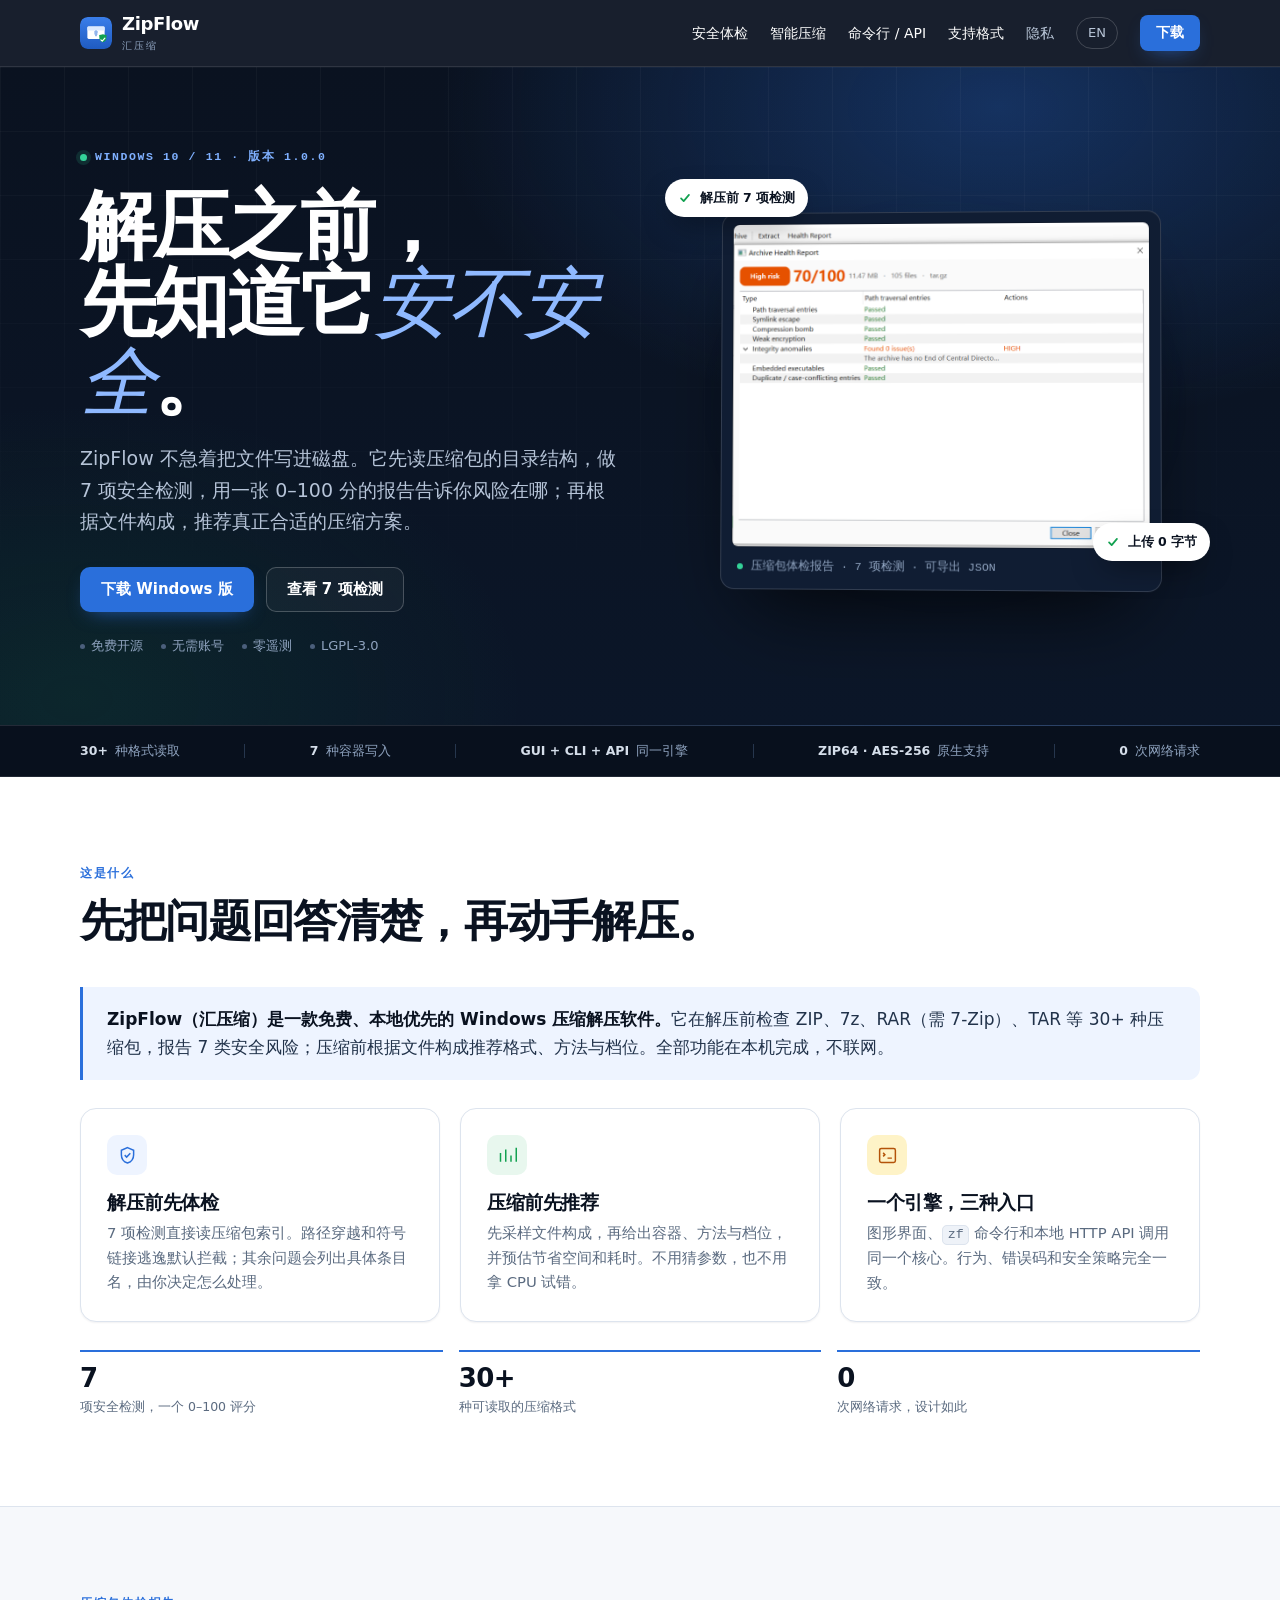
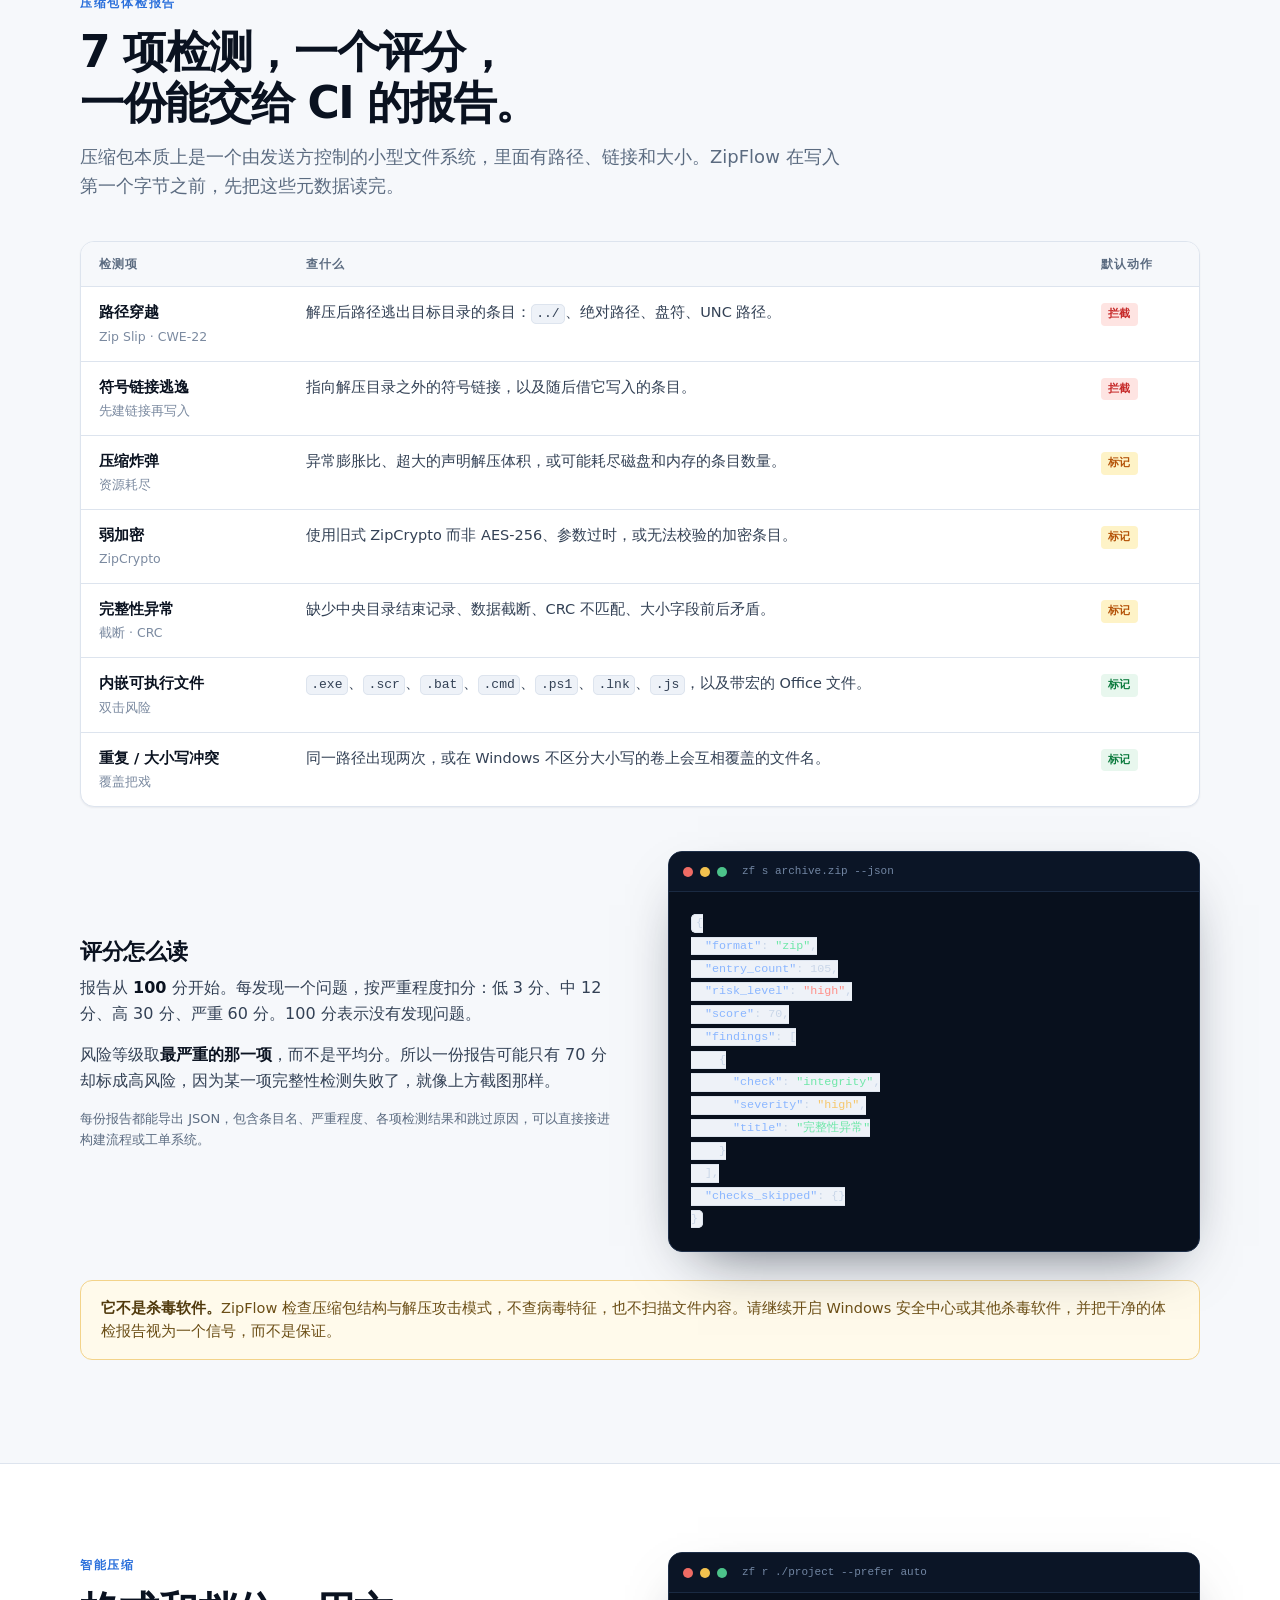
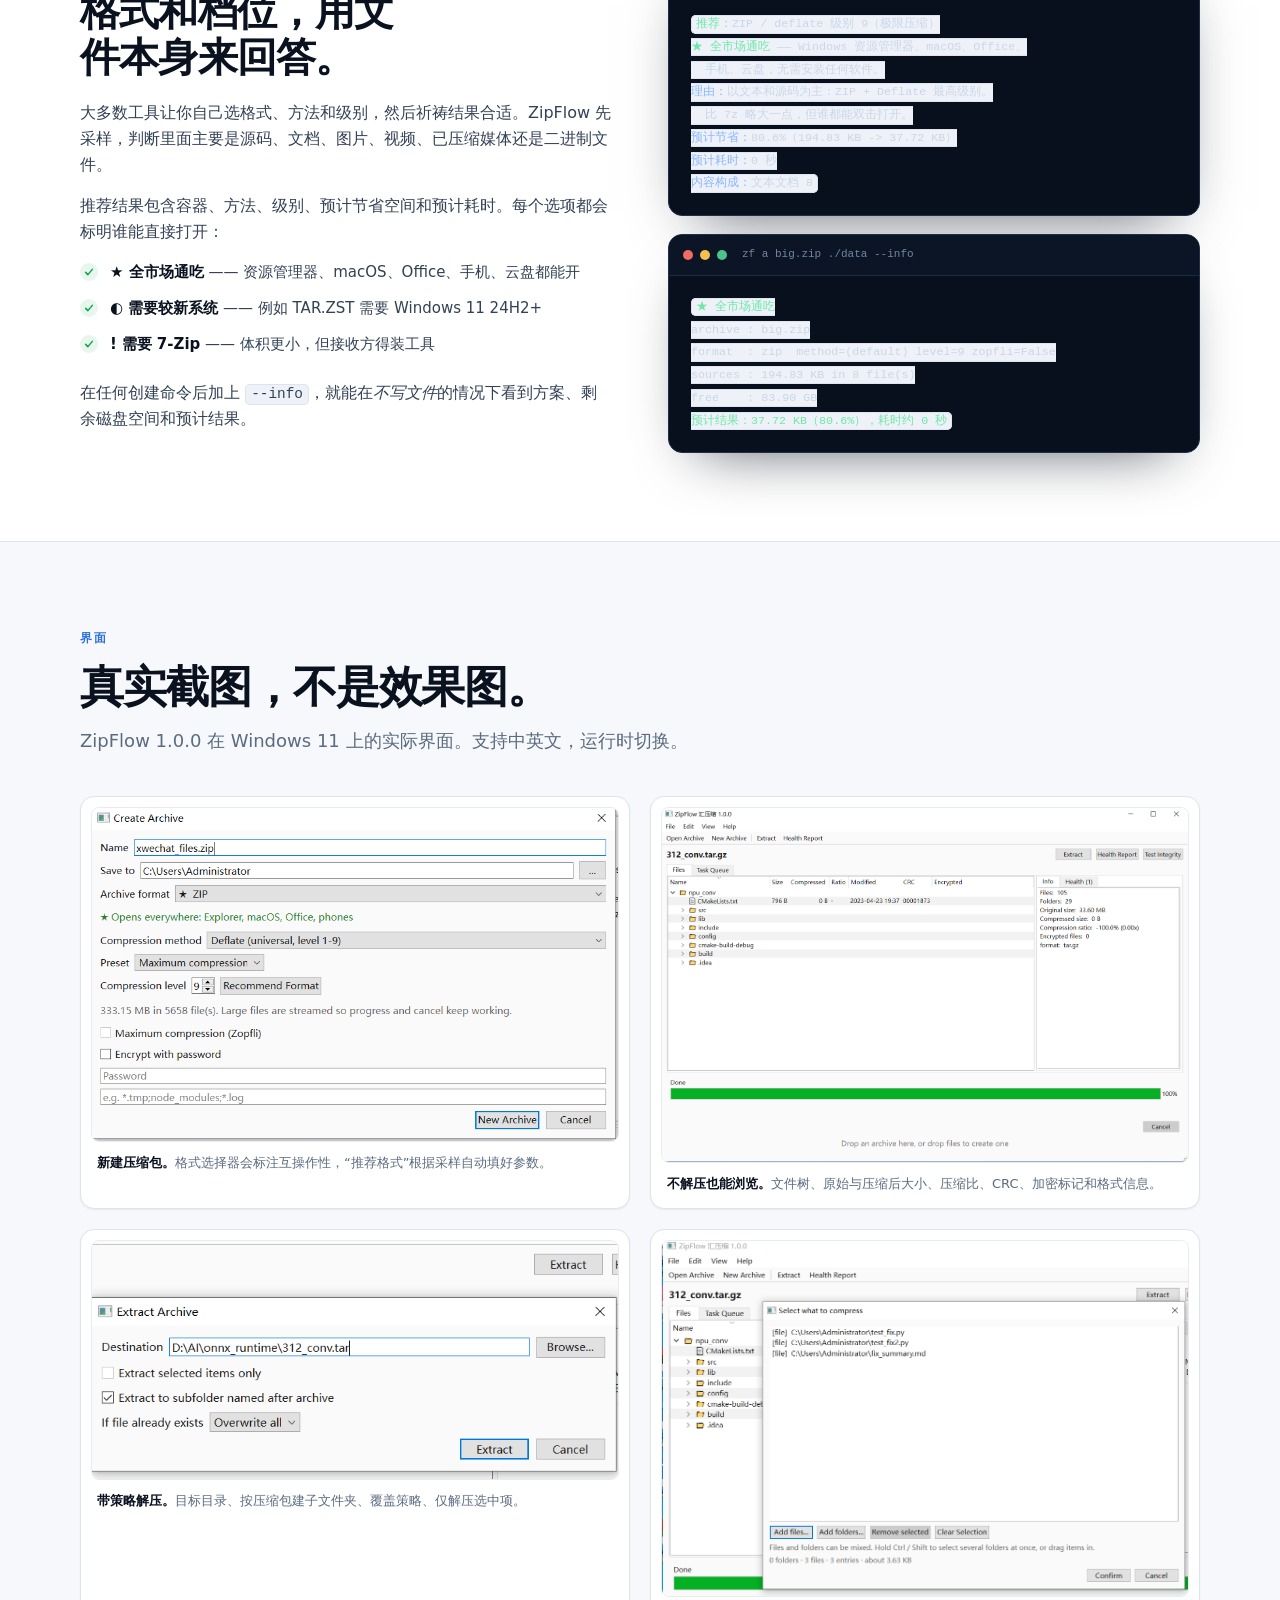
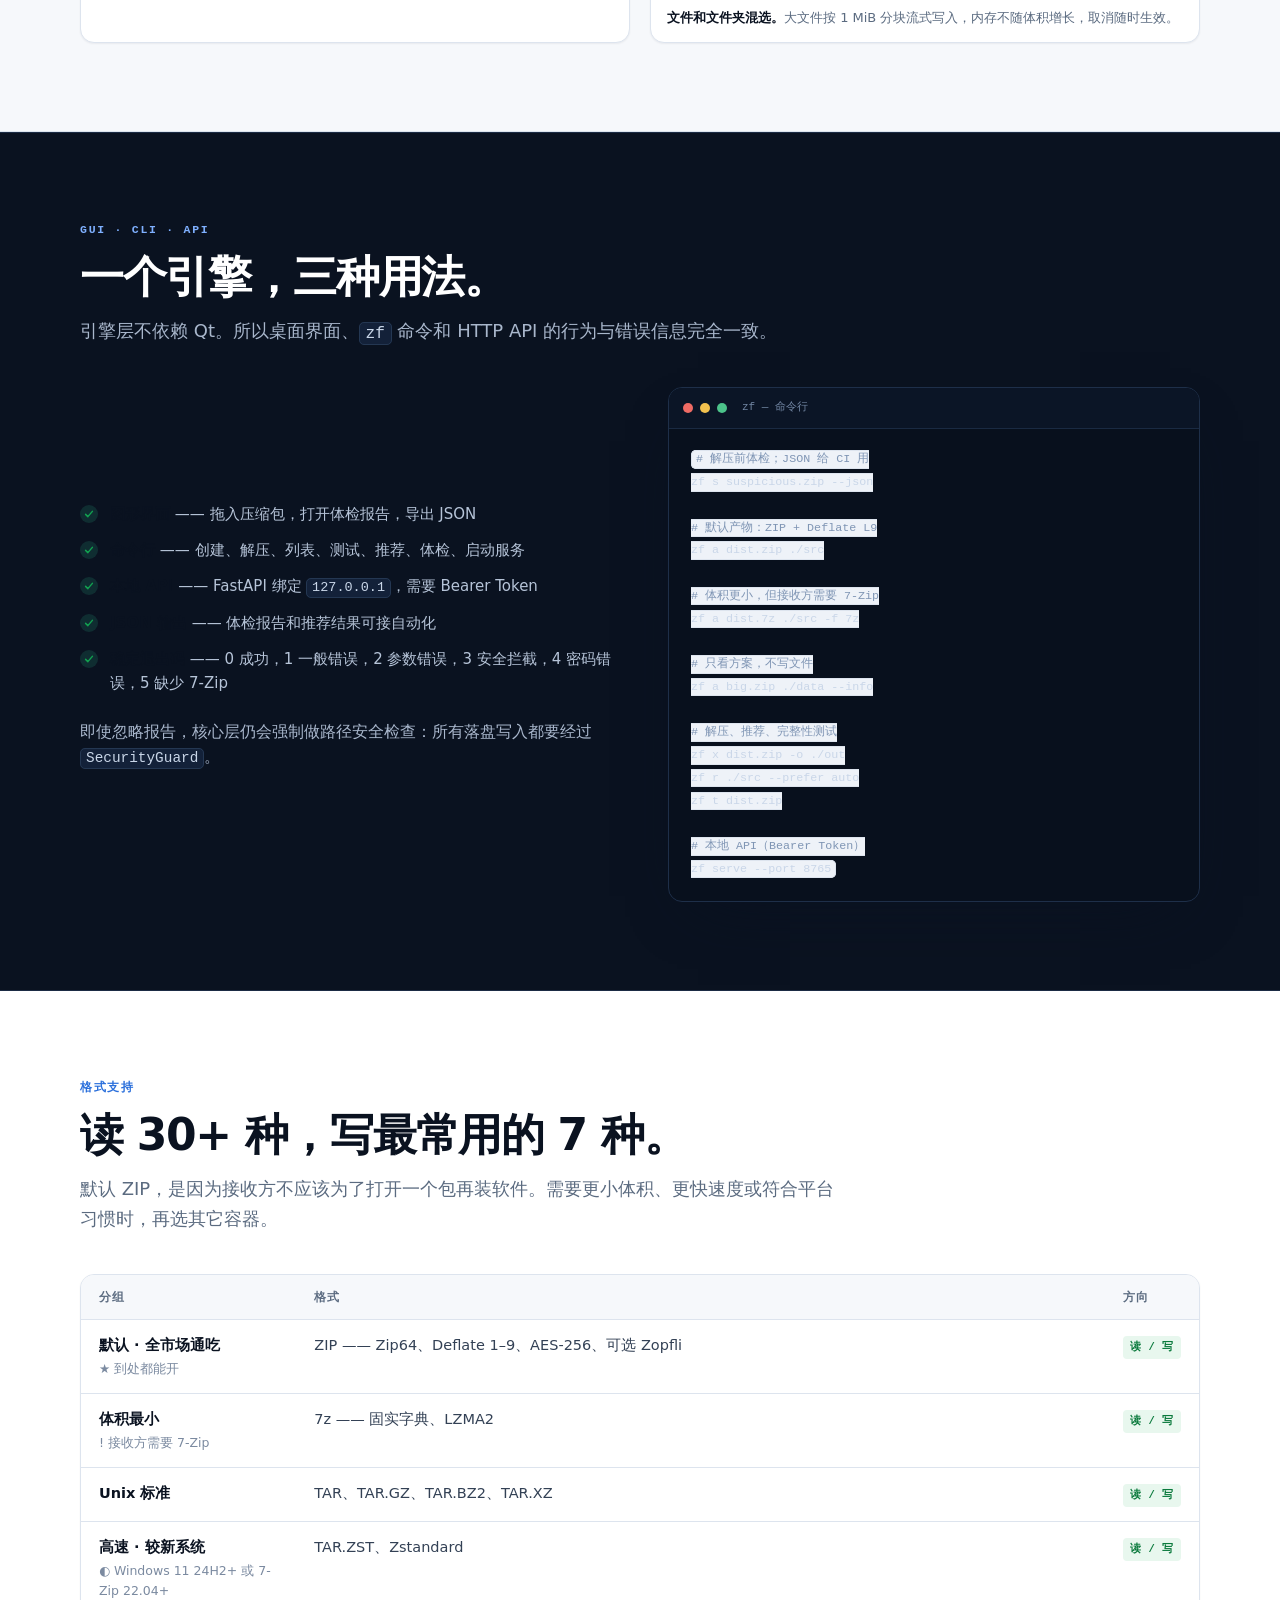
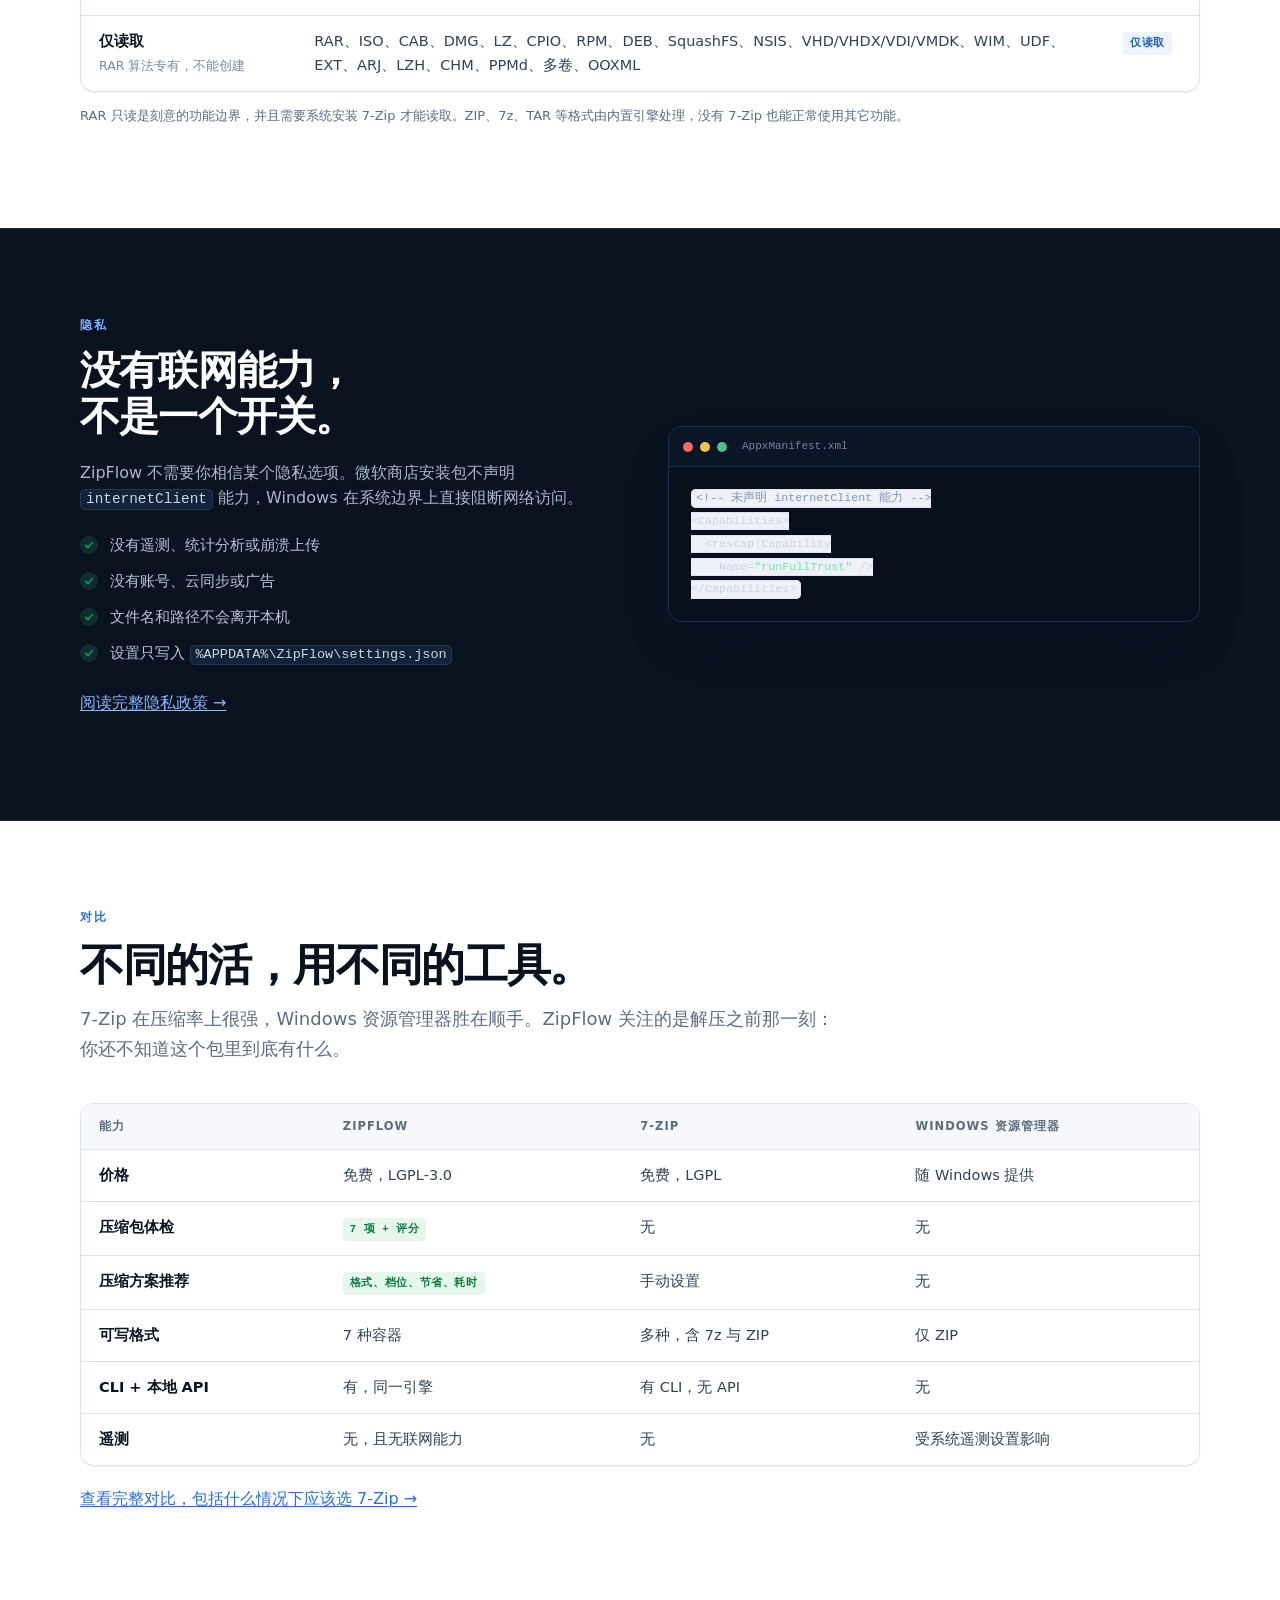
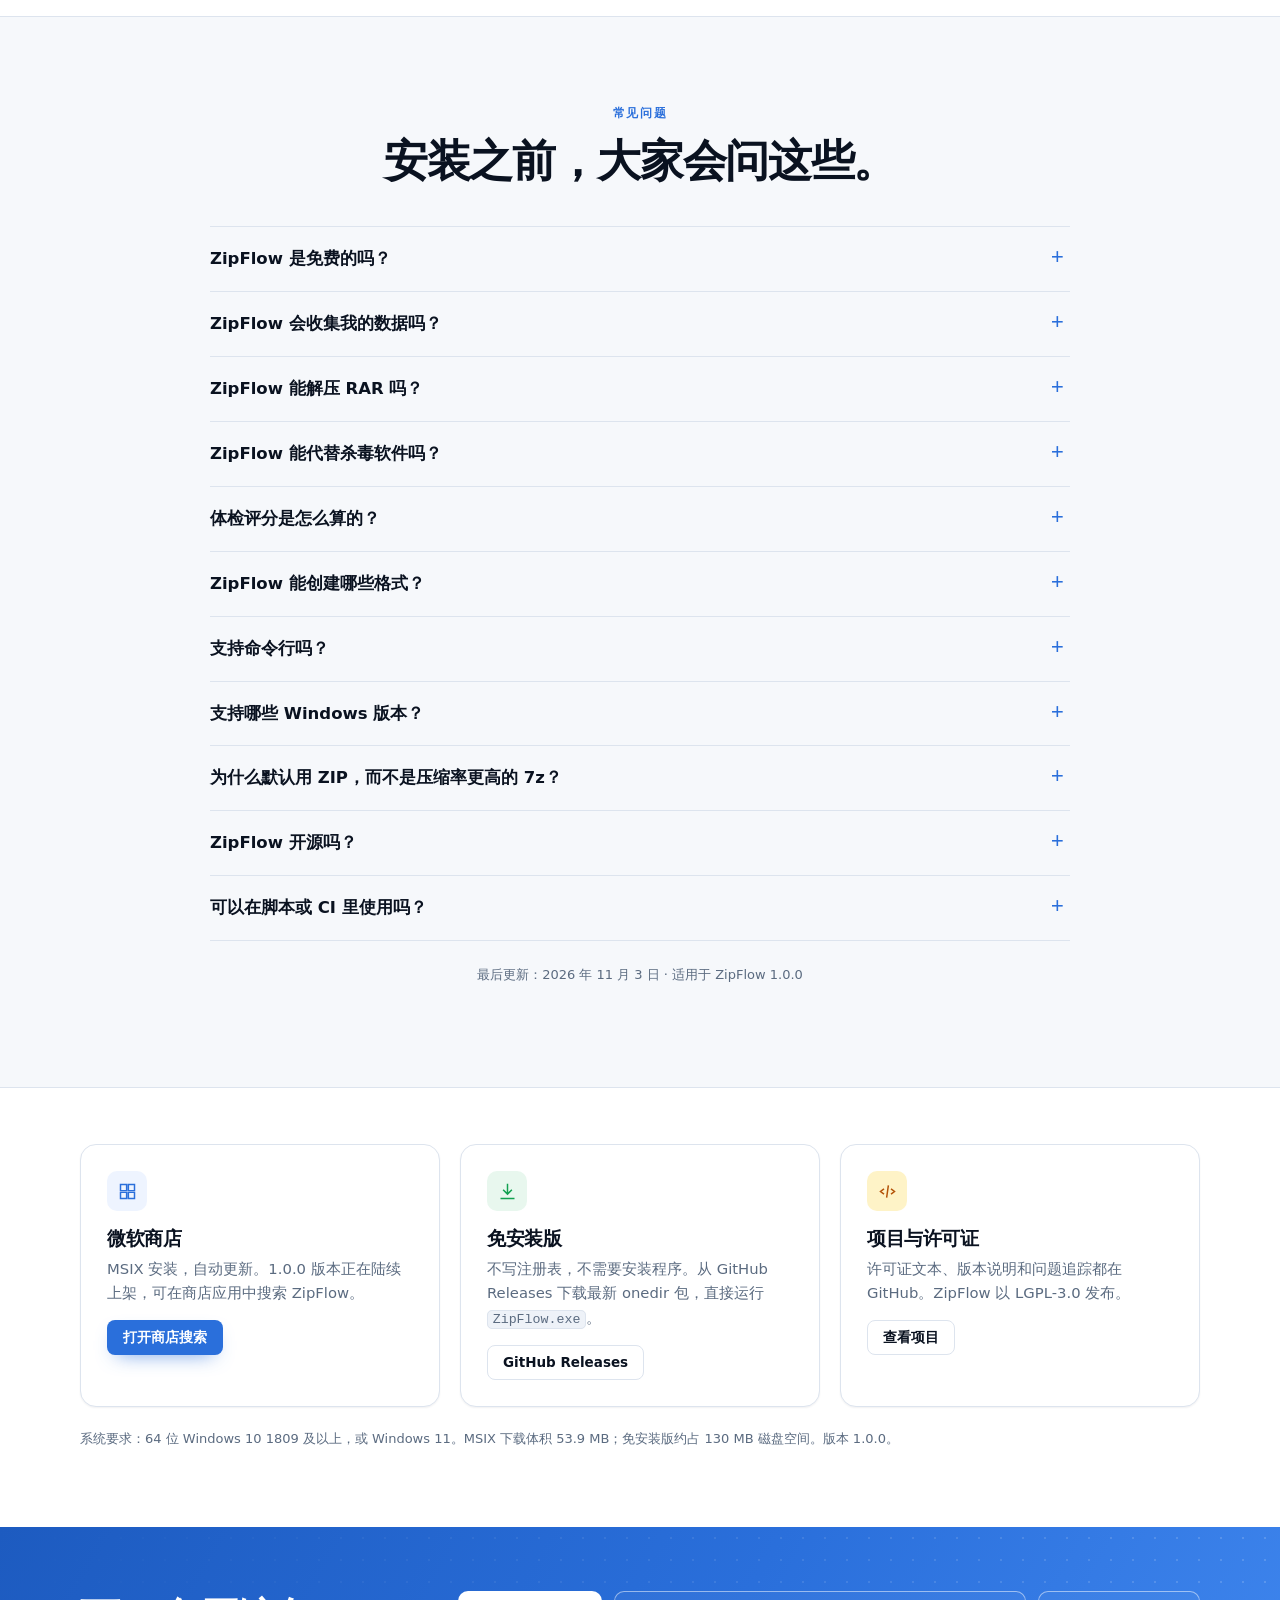
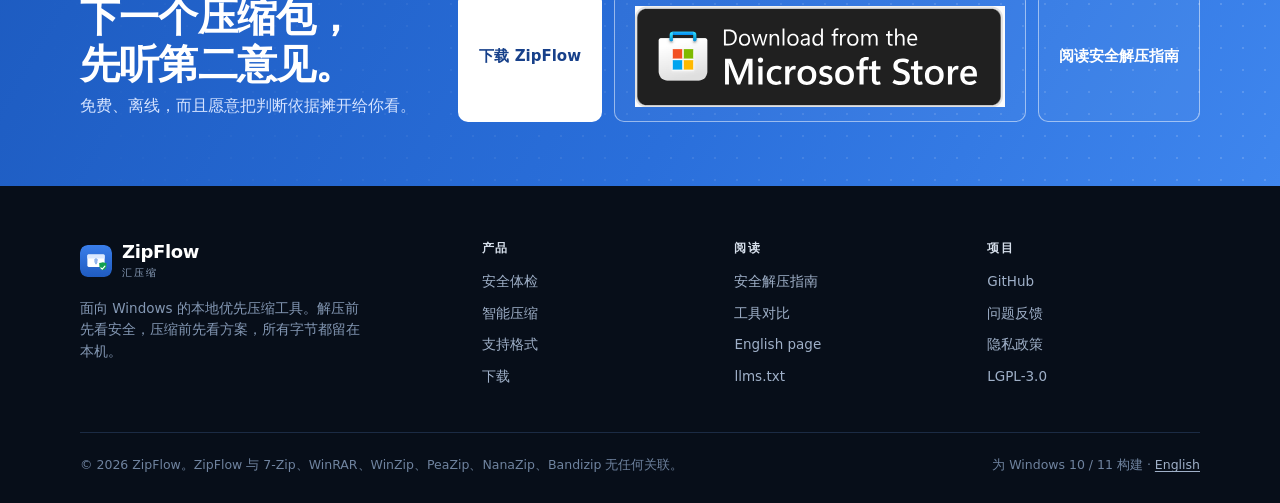
==== zh.html @ c37a46d1 "chore: update site with Microsoft Store badge, fix RAR/7-Zip FAQ, LGPL-3.0 license, static Pages wor" ====
<!doctype html>
<html lang="zh-CN">
<head>
<meta charset="utf-8">
<meta name="viewport" content="width=device-width, initial-scale=1">
<title>ZipFlow 汇压缩 — 解压前先体检的免费压缩软件（Windows）</title>
<meta name="description" content="ZipFlow（汇压缩）是一款免费、本地优先的 Windows 压缩解压软件。解压前检测 Zip Slip、压缩炸弹、符号链接逃逸等 7 项风险，压缩前推荐最优格式与档位。支持 30+ 格式，无广告、无遥测。">
<link rel="canonical" href="https://lijiannan1241.github.io/ZipFlow/zh.html">
<link rel="alternate" hreflang="en" href="https://lijiannan1241.github.io/ZipFlow/">
<link rel="alternate" hreflang="zh-CN" href="https://lijiannan1241.github.io/ZipFlow/zh.html">
<link rel="alternate" hreflang="x-default" href="https://lijiannan1241.github.io/ZipFlow/">
<meta property="og:type" content="website">
<meta property="og:site_name" content="ZipFlow">
<meta property="og:title" content="ZipFlow 汇压缩 — 解压之前，先知道它安不安全">
<meta property="og:description" content="7 项压缩包安全体检、30+ 格式读取、按文件构成推荐压缩方案。Windows 10/11，纯本地运行，零遥测。">
<meta property="og:url" content="https://lijiannan1241.github.io/ZipFlow/zh.html">
<meta property="og:image" content="https://lijiannan1241.github.io/ZipFlow/assets/img/og-cover-zh.png">
<meta property="og:image:width" content="1200">
<meta property="og:image:height" content="630">
<meta property="og:image:alt" content="ZipFlow 汇压缩 — 解压之前，先知道它安不安全。截图为 7 项压缩包体检报告与 70/100 风险评分。">
<meta property="og:locale" content="zh_CN">
<meta property="og:locale:alternate" content="en_US">
<meta name="twitter:card" content="summary_large_image">
<meta name="twitter:title" content="ZipFlow 汇压缩 — 解压之前，先知道它安不安全">
<meta name="twitter:description" content="免费、本地优先的 Windows 压缩解压软件。7 项压缩包安全检测，30+ 格式，无广告、无遥测。">
<meta name="twitter:image" content="https://lijiannan1241.github.io/ZipFlow/assets/img/og-cover-zh.png">
<meta name="theme-color" content="#0a1220">
<link rel="icon" href="assets/img/logo.svg" type="image/svg+xml">
<link rel="icon" href="assets/img/favicon-32.png" sizes="32x32" type="image/png">
<link rel="apple-touch-icon" href="assets/img/icon-180.png">
<link rel="manifest" href="site.webmanifest">
<link rel="preload" as="image" href="assets/img/screenshot-health-report.png">
<link rel="stylesheet" href="assets/css/site.css">
<script src="assets/js/site.js" defer></script>
<script type="application/ld+json">
{
  "@context": "https://schema.org",
  "@graph": [
    {
      "@type": "Organization",
      "@id": "https://lijiannan1241.github.io/ZipFlow/#organization",
      "name": "ZipFlow",
      "alternateName": "汇压缩",
      "url": "https://lijiannan1241.github.io/ZipFlow/",
      "logo": "https://lijiannan1241.github.io/ZipFlow/assets/img/icon-512.png",
      "sameAs": ["https://github.com/lijiannan1241/ZipFlow"]
    },
    {
      "@type": "WebSite",
      "@id": "https://lijiannan1241.github.io/ZipFlow/#website-zh",
      "url": "https://lijiannan1241.github.io/ZipFlow/zh.html",
      "name": "ZipFlow 汇压缩",
      "description": "本地优先的 Windows 压缩解压软件，解压前提供 7 项压缩包安全体检，压缩前推荐最优方案。",
      "inLanguage": "zh-CN",
      "publisher": { "@id": "https://lijiannan1241.github.io/ZipFlow/#organization" }
    },
    {
      "@type": "SoftwareApplication",
      "@id": "https://lijiannan1241.github.io/ZipFlow/#software",
      "name": "ZipFlow",
      "alternateName": "汇压缩",
      "applicationCategory": "UtilitiesApplication",
      "applicationSubCategory": "文件压缩与归档",
      "operatingSystem": "Windows 10（1809 及以上）、Windows 11",
      "softwareVersion": "1.0.0",
      "fileSize": "53.9MB",
      "downloadUrl": "https://github.com/lijiannan1241/ZipFlow/releases",
      "installUrl": "https://apps.microsoft.com/search?query=ZipFlow",
      "license": "https://www.gnu.org/licenses/lgpl-3.0.html",
      "isAccessibleForFree": true,
      "inLanguage": "zh-CN",
      "offers": { "@type": "Offer", "price": "0", "priceCurrency": "CNY" },
      "description": "ZipFlow（汇压缩）是一款免费、本地优先的 Windows 压缩解压软件。它在解压前读取压缩包结构，完成 7 项安全检测并给出 0–100 评分；压缩前采样文件构成，推荐格式、方法与档位，并预估节省空间与耗时。支持 30+ 种格式读取、7 种容器写入，GUI / CLI / 本地 API 共用同一引擎，完全离线运行。",
      "featureList": [
        "7 项压缩包安全体检：路径穿越、符号链接逃逸、压缩炸弹、弱加密、完整性异常、内嵌可执行文件、重复或大小写冲突",
        "按文件构成推荐压缩格式、档位，并预估节省与耗时",
        "读取 30+ 种格式，写入 7 种容器",
        "GUI、命令行与本地 HTTP API 共用同一引擎",
        "支持 ZIP64、AES-256 与 Zopfli 极限压缩",
        "完全离线：无遥测，清单不声明 internetClient 能力"
      ],
      "screenshot": [
        "https://lijiannan1241.github.io/ZipFlow/assets/img/screenshot-health-report.png",
        "https://lijiannan1241.github.io/ZipFlow/assets/img/screenshot-create-archive.png",
        "https://lijiannan1241.github.io/ZipFlow/assets/img/screenshot-archive-open.png",
        "https://lijiannan1241.github.io/ZipFlow/assets/img/screenshot-extract.png"
      ],
      "publisher": { "@id": "https://lijiannan1241.github.io/ZipFlow/#organization" }
    },
    {
      "@type": "FAQPage",
      "@id": "https://lijiannan1241.github.io/ZipFlow/#faq-zh",
      "inLanguage": "zh-CN",
      "mainEntity": [
        {
          "@type": "Question",
          "name": "ZipFlow 是免费的吗？",
          "acceptedAnswer": { "@type": "Answer", "text": "是。ZipFlow 免费下载、免费使用，没有账号、广告、内购或功能次数限制。许可证为 LGPL-3.0，许可证文本随仓库提供。" }
        },
        {
          "@type": "Question",
          "name": "ZipFlow 会收集我的数据吗？",
          "acceptedAnswer": { "@type": "Answer", "text": "不会。ZipFlow 没有遥测、统计分析或云同步。微软商店安装包不声明 internetClient 能力，Windows 在系统层面阻止联网。文件、文件名和压缩包路径都不会离开本机。" }
        },
        {
          "@type": "Question",
          "name": "ZipFlow 能解压 RAR 吗？",
          "acceptedAnswer": { "@type": "Answer", "text": "RAR 可以列出和解压，但需要系统安装 7-Zip：RAR 压缩算法专有，ZipFlow 通过外部 7-Zip 引擎读取。不支持创建 RAR。ZIP、7z、TAR 等内置格式无需 7-Zip 即可使用。" }
        },
        {
          "@type": "Question",
          "name": "ZipFlow 能代替杀毒软件吗？",
          "acceptedAnswer": { "@type": "Answer", "text": "不能。ZipFlow 检查的是压缩包结构和已知的解压攻击模式，不查病毒特征，也不扫描文件内容。请继续开启 Windows 安全中心或其他杀毒软件，并把干净的体检报告视为一个信号，而不是保证。" }
        },
        {
          "@type": "Question",
          "name": "体检评分是怎么算的？",
          "acceptedAnswer": { "@type": "Answer", "text": "满分 100，按严重程度扣分：低 3 分、中 12 分、高 30 分、严重 60 分。100 分表示没有发现问题。风险等级取最严重的那一项；所有报告都可以导出 JSON。" }
        },
        {
          "@type": "Question",
          "name": "ZipFlow 能创建哪些格式？",
          "acceptedAnswer": { "@type": "Answer", "text": "支持 7 种容器：ZIP（默认）、7z、TAR、TAR.GZ、TAR.BZ2、TAR.XZ 和 TAR.ZST。ZIP 支持 Zip64、Deflate 1–9 级、AES-256 加密以及可选的 Zopfli 极限压缩。每个选项都会标注接收方能否直接打开。" }
        },
        {
          "@type": "Question",
          "name": "支持命令行吗？",
          "acceptedAnswer": { "@type": "Answer", "text": "支持。安装版提供 zf 命令，源码运行使用 python -m zipflow --cli。命令覆盖创建、解压、列表、测试、推荐、体检和本地 API。发现严重的路径穿越或符号链接逃逸时返回退出码 3，可直接用于 CI 卡点。" }
        },
        {
          "@type": "Question",
          "name": "支持哪些 Windows 版本？",
          "acceptedAnswer": { "@type": "Answer", "text": "ZipFlow 1.0.0 支持 64 位 Windows 10 1809 及以上版本，以及 Windows 11。微软商店提供 MSIX 安装包，GitHub 提供免安装版本。" }
        },
        {
          "@type": "Question",
          "name": "为什么默认用 ZIP，而不是压缩率更高的 7z？",
          "acceptedAnswer": { "@type": "Answer", "text": "ZIP 在 Windows 资源管理器、macOS、Office、手机和云盘上都能直接打开，接收方不需要装任何软件。7z 通常更小，但对方需要 7-Zip 或兼容工具。ZipFlow 默认选兼容性最好的格式，需要更小体积时可以显式选 7z。" }
        },
        {
          "@type": "Question",
          "name": "ZipFlow 开源吗？",
          "acceptedAnswer": { "@type": "Answer", "text": "开源。ZipFlow 以 LGPL-3.0 开源许可证发布；许可证文本在仓库中，第三方组件声明随应用提供。" }
        },
        {
          "@type": "Question",
          "name": "可以在脚本或 CI 里使用吗？",
          "acceptedAnswer": { "@type": "Answer", "text": "可以。zf s archive.zip --json 输出机器可读的体检报告；发现严重的路径穿越或符号链接逃逸时返回退出码 3，可让构建失败。其他发现可以解析 JSON 后按自己的阈值处理。" }
        }
      ]
    }
  ]
}
</script>
</head>
<body>
<a class="skip-link" href="#main">跳到正文</a>

<header class="site-header">
  <div class="container header-inner">
    <a class="brand" href="zh.html" aria-label="ZipFlow 首页">
      <img src="assets/img/logo.svg" alt="" width="32" height="32">
      <span>
        <span class="brand-name">ZipFlow</span>
        <span class="brand-sub">汇压缩</span>
      </span>
    </a>
    <nav class="nav" aria-label="主导航">
      <ul class="nav-links" id="primary-nav">
        <li><a href="#safety">安全体检</a></li>
        <li><a href="#compression">智能压缩</a></li>
        <li><a href="#cli">命令行 / API</a></li>
        <li><a href="#formats">支持格式</a></li>
        <li><a href="privacy.html">隐私</a></li>
      </ul>
      <a class="lang-switch" href="index.html" hreflang="en" lang="en">EN</a>
      <a class="btn btn-primary btn-sm" href="#download">下载</a>
      <button class="nav-toggle" type="button" aria-expanded="false" aria-controls="primary-nav" aria-label="展开导航">
        <span></span>
      </button>
    </nav>
  </div>
</header>

<main id="main">

  <section class="hero">
    <div class="container hero-inner">
      <div class="hero-copy">
        <p class="eyebrow">Windows 10 / 11 · 版本 1.0.0</p>
        <h1>解压之前，<br>先知道它<em>安不安全</em>。</h1>
        <p class="lede">ZipFlow 不急着把文件写进磁盘。它先读压缩包的目录结构，做 7 项安全检测，用一张 0–100 分的报告告诉你风险在哪；再根据文件构成，推荐真正合适的压缩方案。</p>
        <div class="hero-actions">
          <a class="btn btn-primary" href="#download">下载 Windows 版</a>
          <a class="btn btn-dark-ghost" href="#safety">查看 7 项检测</a>
        </div>
        <ul class="hero-meta">
          <li>免费开源</li>
          <li>无需账号</li>
          <li>零遥测</li>
          <li>LGPL-3.0</li>
        </ul>
      </div>
      <div class="hero-art">
        <span class="float-chip one">
          <svg viewBox="0 0 16 16" aria-hidden="true"><path d="M3.5 8.5l3 3 6-7" fill="none" stroke="currentColor" stroke-width="2" stroke-linecap="round" stroke-linejoin="round"/></svg>
          解压前 7 项检测
        </span>
        <span class="float-chip two">
          <svg viewBox="0 0 16 16" aria-hidden="true"><path d="M3.5 8.5l3 3 6-7" fill="none" stroke="currentColor" stroke-width="2" stroke-linecap="round" stroke-linejoin="round"/></svg>
          上传 0 字节
        </span>
        <figure class="shot-card">
          <img src="assets/img/screenshot-health-report.png" alt="ZipFlow 压缩包体检报告：tar.gz 文件被标记为高风险，评分 70/100，完整性检测发现异常。" width="950" height="738" fetchpriority="high">
          <figcaption class="shot-caption"><span class="dot"></span> 压缩包体检报告 · 7 项检测 · 可导出 JSON</figcaption>
        </figure>
      </div>
    </div>
  </section>

  <div class="trustbar">
    <div class="container trustbar-inner">
      <span><b>30+</b> 种格式读取</span>
      <span class="sep" aria-hidden="true"></span>
      <span><b>7</b> 种容器写入</span>
      <span class="sep" aria-hidden="true"></span>
      <span><b>GUI + CLI + API</b> 同一引擎</span>
      <span class="sep" aria-hidden="true"></span>
      <span><b>ZIP64 · AES-256</b> 原生支持</span>
      <span class="sep" aria-hidden="true"></span>
      <span><b>0</b> 次网络请求</span>
    </div>
  </div>

  <section class="section" id="what">
    <div class="container">
      <div class="section-head">
        <span class="kicker">这是什么</span>
        <h2>先把问题回答清楚，再动手解压。</h2>
      </div>
      <p class="answer"><strong>ZipFlow（汇压缩）是一款免费、本地优先的 Windows 压缩解压软件。</strong>它在解压前检查 ZIP、7z、RAR（需 7-Zip）、TAR 等 30+ 种压缩包，报告 7 类安全风险；压缩前根据文件构成推荐格式、方法与档位。全部功能在本机完成，不联网。</p>

      <div class="grid grid-3">
        <article class="card">
          <span class="icon" aria-hidden="true">
            <svg viewBox="0 0 24 24" fill="none" stroke="currentColor" stroke-width="1.7"><path d="M12 3l7 3v5c0 4.4-2.9 8.2-7 9.5C7.9 19.2 5 15.4 5 11V6l7-3z"/><path d="M8.8 11.6l2.2 2.2 4.2-4.4"/></svg>
          </span>
          <h3>解压前先体检</h3>
          <p>7 项检测直接读压缩包索引。路径穿越和符号链接逃逸默认拦截；其余问题会列出具体条目名，由你决定怎么处理。</p>
        </article>
        <article class="card">
          <span class="icon green" aria-hidden="true">
            <svg viewBox="0 0 24 24" fill="none" stroke="currentColor" stroke-width="1.7"><path d="M4 19V9M10 19V5M16 19v-7M22 19V3"/></svg>
          </span>
          <h3>压缩前先推荐</h3>
          <p>先采样文件构成，再给出容器、方法与档位，并预估节省空间和耗时。不用猜参数，也不用拿 CPU 试错。</p>
        </article>
        <article class="card">
          <span class="icon amber" aria-hidden="true">
            <svg viewBox="0 0 24 24" fill="none" stroke="currentColor" stroke-width="1.7"><rect x="3" y="4" width="18" height="16" rx="2"/><path d="M7 9l2 2-2 2M12 15h5"/></svg>
          </span>
          <h3>一个引擎，三种入口</h3>
          <p>图形界面、<code>zf</code> 命令行和本地 HTTP API 调用同一个核心。行为、错误码和安全策略完全一致。</p>
        </article>
      </div>

      <div class="stat-row">
        <div class="stat"><b>7</b><span>项安全检测，一个 0–100 评分</span></div>
        <div class="stat"><b>30+</b><span>种可读取的压缩格式</span></div>
        <div class="stat"><b>0</b><span>次网络请求，设计如此</span></div>
      </div>
    </div>
  </section>

  <section class="section section-paper" id="safety">
    <div class="container">
      <div class="section-head">
        <span class="kicker">压缩包体检报告</span>
        <h2>7 项检测，一个评分，一份能交给 CI 的报告。</h2>
        <p>压缩包本质上是一个由发送方控制的小型文件系统，里面有路径、链接和大小。ZipFlow 在写入第一个字节之前，先把这些元数据读完。</p>
      </div>

      <div class="table-wrap">
        <table>
          <caption class="sr-only">ZipFlow 的 7 项压缩包安全检测</caption>
          <thead>
            <tr>
              <th scope="col">检测项</th>
              <th scope="col">查什么</th>
              <th scope="col">默认动作</th>
            </tr>
          </thead>
          <tbody>
            <tr>
              <td><strong>路径穿越</strong><span class="sub">Zip Slip · CWE-22</span></td>
              <td>解压后路径逃出目标目录的条目：<code>../</code>、绝对路径、盘符、UNC 路径。</td>
              <td><span class="tag high">拦截</span></td>
            </tr>
            <tr>
              <td><strong>符号链接逃逸</strong><span class="sub">先建链接再写入</span></td>
              <td>指向解压目录之外的符号链接，以及随后借它写入的条目。</td>
              <td><span class="tag high">拦截</span></td>
            </tr>
            <tr>
              <td><strong>压缩炸弹</strong><span class="sub">资源耗尽</span></td>
              <td>异常膨胀比、超大的声明解压体积，或可能耗尽磁盘和内存的条目数量。</td>
              <td><span class="tag medium">标记</span></td>
            </tr>
            <tr>
              <td><strong>弱加密</strong><span class="sub">ZipCrypto</span></td>
              <td>使用旧式 ZipCrypto 而非 AES-256、参数过时，或无法校验的加密条目。</td>
              <td><span class="tag medium">标记</span></td>
            </tr>
            <tr>
              <td><strong>完整性异常</strong><span class="sub">截断 · CRC</span></td>
              <td>缺少中央目录结束记录、数据截断、CRC 不匹配、大小字段前后矛盾。</td>
              <td><span class="tag medium">标记</span></td>
            </tr>
            <tr>
              <td><strong>内嵌可执行文件</strong><span class="sub">双击风险</span></td>
              <td><code>.exe</code>、<code>.scr</code>、<code>.bat</code>、<code>.cmd</code>、<code>.ps1</code>、<code>.lnk</code>、<code>.js</code>，以及带宏的 Office 文件。</td>
              <td><span class="tag low">标记</span></td>
            </tr>
            <tr>
              <td><strong>重复 / 大小写冲突</strong><span class="sub">覆盖把戏</span></td>
              <td>同一路径出现两次，或在 Windows 不区分大小写的卷上会互相覆盖的文件名。</td>
              <td><span class="tag low">标记</span></td>
            </tr>
          </tbody>
        </table>
      </div>

      <div class="split" style="margin-top:44px">
        <div class="copy">
          <h3 style="font-size:22px">评分怎么读</h3>
          <p>报告从 <strong>100</strong> 分开始。每发现一个问题，按严重程度扣分：低 3 分、中 12 分、高 30 分、严重 60 分。100 分表示没有发现问题。</p>
          <p>风险等级取<strong>最严重的那一项</strong>，而不是平均分。所以一份报告可能只有 70 分却标成高风险，因为某一项完整性检测失败了，就像上方截图那样。</p>
          <p class="small">每份报告都能导出 JSON，包含条目名、严重程度、各项检测结果和跳过原因，可以直接接进构建流程或工单系统。</p>
        </div>
        <div class="terminal" aria-label="JSON 体检报告示例">
          <div class="terminal-bar"><i></i><i></i><i></i><span>zf s archive.zip --json</span></div>
          <pre><code>{
  <span class="k">"format"</span>: <span class="g">"zip"</span>,
  <span class="k">"entry_count"</span>: 105,
  <span class="k">"risk_level"</span>: <span class="r">"high"</span>,
  <span class="k">"score"</span>: 70,
  <span class="k">"findings"</span>: [
    {
      <span class="k">"check"</span>: <span class="g">"integrity"</span>,
      <span class="k">"severity"</span>: <span class="w">"high"</span>,
      <span class="k">"title"</span>: <span class="g">"完整性异常"</span>
    }
  ],
  <span class="k">"checks_skipped"</span>: {}
}</code></pre>
        </div>
      </div>

      <p class="note" style="margin-top:28px"><strong>它不是杀毒软件。</strong>ZipFlow 检查压缩包结构与解压攻击模式，不查病毒特征，也不扫描文件内容。请继续开启 Windows 安全中心或其他杀毒软件，并把干净的体检报告视为一个信号，而不是保证。</p>
    </div>
  </section>

  <section class="section" id="compression">
    <div class="container">
      <div class="split">
        <div class="copy">
          <span class="kicker">智能压缩</span>
          <h2 style="font-size:clamp(28px,3.4vw,40px)">格式和档位，用文件本身来回答。</h2>
          <p>大多数工具让你自己选格式、方法和级别，然后祈祷结果合适。ZipFlow 先采样，判断里面主要是源码、文档、图片、视频、已压缩媒体还是二进制文件。</p>
          <p>推荐结果包含容器、方法、级别、预计节省空间和预计耗时。每个选项都会标明谁能直接打开：</p>
          <ul class="checklist" style="margin-bottom:24px">
            <li><strong>★ 全市场通吃</strong> —— 资源管理器、macOS、Office、手机、云盘都能开</li>
            <li><strong>◐ 需要较新系统</strong> —— 例如 TAR.ZST 需要 Windows 11 24H2+</li>
            <li><strong>!</strong> <strong>需要 7-Zip</strong> —— 体积更小，但接收方得装工具</li>
          </ul>
          <p>在任何创建命令后加上 <code>--info</code>，就能在<em>不写文件</em>的情况下看到方案、剩余磁盘空间和预计结果。</p>
        </div>
        <div>
          <div class="terminal">
            <div class="terminal-bar"><i></i><i></i><i></i><span>zf r ./project --prefer auto</span></div>
            <pre><code><span class="p">推荐：</span>ZIP / deflate 级别 9（极限压缩）
<span class="g">★ 全市场通吃</span> —— Windows 资源管理器、macOS、Office、
  手机、云盘，无需安装任何软件。
<span class="k">理由：</span>以文本和源码为主：ZIP + Deflate 最高级别。
  比 7z 略大一点，但谁都能双击打开。
<span class="k">预计节省：</span>80.6%（194.83 KB -&gt; 37.72 KB）
<span class="k">预计耗时：</span>0 秒
<span class="k">内容构成：</span>文本文档 8</code></pre>
          </div>
          <div class="terminal" style="margin-top:18px">
            <div class="terminal-bar"><i></i><i></i><i></i><span>zf a big.zip ./data --info</span></div>
            <pre><code><span class="p">★ 全市场通吃</span>
archive : big.zip
format  : zip  method=(default) level=9 zopfli=False
sources : 194.83 KB in 8 file(s)
free    : 83.90 GB
<span class="g">预计结果：37.72 KB（80.6%），耗时约 0 秒</span></code></pre>
          </div>
        </div>
      </div>
    </div>
  </section>

  <section class="section section-paper" id="screenshots">
    <div class="container">
      <div class="section-head">
        <span class="kicker">界面</span>
        <h2>真实截图，不是效果图。</h2>
        <p>ZipFlow 1.0.0 在 Windows 11 上的实际界面。支持中英文，运行时切换。</p>
      </div>
      <div class="gallery">
        <figure>
          <img src="assets/img/screenshot-create-archive.png" alt="ZipFlow 新建压缩包窗口：格式选择 ZIP，Deflate 级别 9，并提供“推荐格式”按钮。" width="803" height="509" loading="lazy" decoding="async">
          <figcaption><b>新建压缩包。</b>格式选择器会标注互操作性，“推荐格式”根据采样自动填好参数。</figcaption>
        </figure>
        <figure>
          <img src="assets/img/screenshot-archive-open.png" alt="ZipFlow 浏览 tar.gz 压缩包：文件树、大小、CRC 列和右侧信息面板。" width="1349" height="910" loading="lazy" decoding="async">
          <figcaption><b>不解压也能浏览。</b>文件树、原始与压缩后大小、压缩比、CRC、加密标记和格式信息。</figcaption>
        </figure>
        <figure>
          <img src="assets/img/screenshot-extract.png" alt="ZipFlow 解压窗口：目标目录、子文件夹选项和覆盖策略。" width="702" height="318" loading="lazy" decoding="async">
          <figcaption><b>带策略解压。</b>目标目录、按压缩包建子文件夹、覆盖策略、仅解压选中项。</figcaption>
        </figure>
        <figure>
          <img src="assets/img/screenshot-select-files.png" alt="ZipFlow 选择要压缩的内容窗口：文件列表，以及添加文件、添加文件夹、清空选择按钮。" width="1122" height="757" loading="lazy" decoding="async">
          <figcaption><b>文件和文件夹混选。</b>大文件按 1 MiB 分块流式写入，内存不随体积增长，取消随时生效。</figcaption>
        </figure>
      </div>
    </div>
  </section>

  <section class="section section-dark" id="cli">
    <div class="container">
      <div class="section-head">
        <span class="kicker">GUI · CLI · API</span>
        <h2>一个引擎，三种用法。</h2>
        <p>引擎层不依赖 Qt。所以桌面界面、<code style="background:#132139;border-color:#243752;color:#c9d6e8">zf</code> 命令和 HTTP API 的行为与错误信息完全一致。</p>
      </div>

      <div class="split">
        <div class="copy">
          <ul class="checklist">
            <li><strong>图形界面</strong> —— 拖入压缩包，打开体检报告，导出 JSON</li>
            <li><strong>命令行</strong> —— 创建、解压、列表、测试、推荐、体检、启动服务</li>
            <li><strong>本地 API</strong> —— FastAPI 绑定 <code style="background:#132139;border-color:#243752;color:#c9d6e8">127.0.0.1</code>，需要 Bearer Token</li>
            <li><strong>JSON 输出</strong> —— 体检报告和推荐结果可接自动化</li>
            <li><strong>稳定退出码</strong> —— 0 成功，1 一般错误，2 参数错误，3 安全拦截，4 密码错误，5 缺少 7-Zip</li>
          </ul>
          <p style="margin-top:24px;color:#a9b7cc">即使忽略报告，核心层仍会强制做路径安全检查：所有落盘写入都要经过 <code style="background:#132139;border-color:#243752;color:#c9d6e8">SecurityGuard</code>。</p>
        </div>
        <div class="terminal">
          <div class="terminal-bar"><i></i><i></i><i></i><span>zf — 命令行</span></div>
          <pre><code><span class="c"># 解压前体检；JSON 给 CI 用</span>
zf s suspicious.zip --json

<span class="c"># 默认产物：ZIP + Deflate L9</span>
zf a dist.zip ./src

<span class="c"># 体积更小，但接收方需要 7-Zip</span>
zf a dist.7z ./src -f 7z

<span class="c"># 只看方案，不写文件</span>
zf a big.zip ./data --info

<span class="c"># 解压、推荐、完整性测试</span>
zf x dist.zip -o ./out
zf r ./src --prefer auto
zf t dist.zip

<span class="c"># 本地 API（Bearer Token）</span>
zf serve --port 8765</code></pre>
        </div>
      </div>
    </div>
  </section>

  <section class="section" id="formats">
    <div class="container">
      <div class="section-head">
        <span class="kicker">格式支持</span>
        <h2>读 30+ 种，写最常用的 7 种。</h2>
        <p>默认 ZIP，是因为接收方不应该为了打开一个包再装软件。需要更小体积、更快速度或符合平台习惯时，再选其它容器。</p>
      </div>

      <div class="table-wrap">
        <table>
          <caption class="sr-only">ZipFlow 支持的压缩格式</caption>
          <thead>
            <tr>
              <th scope="col">分组</th>
              <th scope="col">格式</th>
              <th scope="col">方向</th>
            </tr>
          </thead>
          <tbody>
            <tr>
              <td><strong>默认 · 全市场通吃</strong><span class="sub">★ 到处都能开</span></td>
              <td>ZIP —— Zip64、Deflate 1–9、AES-256、可选 Zopfli</td>
              <td><span class="tag pass">读 / 写</span></td>
            </tr>
            <tr>
              <td><strong>体积最小</strong><span class="sub">! 接收方需要 7-Zip</span></td>
              <td>7z —— 固实字典、LZMA2</td>
              <td><span class="tag pass">读 / 写</span></td>
            </tr>
            <tr>
              <td><strong>Unix 标准</strong></td>
              <td>TAR、TAR.GZ、TAR.BZ2、TAR.XZ</td>
              <td><span class="tag pass">读 / 写</span></td>
            </tr>
            <tr>
              <td><strong>高速 · 较新系统</strong><span class="sub">◐ Windows 11 24H2+ 或 7-Zip 22.04+</span></td>
              <td>TAR.ZST、Zstandard</td>
              <td><span class="tag pass">读 / 写</span></td>
            </tr>
            <tr>
              <td><strong>仅读取</strong><span class="sub">RAR 算法专有，不能创建</span></td>
              <td>RAR、ISO、CAB、DMG、LZ、CPIO、RPM、DEB、SquashFS、NSIS、VHD/VHDX/VDI/VMDK、WIM、UDF、EXT、ARJ、LZH、CHM、PPMd、多卷、OOXML</td>
              <td><span class="tag info">仅读取</span></td>
            </tr>
          </tbody>
        </table>
      </div>
      <p class="small" style="margin-top:14px">RAR 只读是刻意的功能边界，并且需要系统安装 7-Zip 才能读取。ZIP、7z、TAR 等格式由内置引擎处理，没有 7-Zip 也能正常使用其它功能。</p>
    </div>
  </section>

  <section class="section section-dark" id="privacy">
    <div class="container">
      <div class="split">
        <div class="copy">
          <span class="kicker">隐私</span>
          <h2 style="color:#fff;font-size:clamp(28px,3.4vw,40px)">没有联网能力，不是一个开关。</h2>
          <p style="color:#a9b7cc">ZipFlow 不需要你相信某个隐私选项。微软商店安装包不声明 <code style="background:#132139;border-color:#243752;color:#c9d6e8">internetClient</code> 能力，Windows 在系统边界上直接阻断网络访问。</p>
          <ul class="checklist" style="margin-top:22px">
            <li>没有遥测、统计分析或崩溃上传</li>
            <li>没有账号、云同步或广告</li>
            <li>文件名和路径不会离开本机</li>
            <li>设置只写入 <code style="background:#132139;border-color:#243752;color:#c9d6e8">%APPDATA%\ZipFlow\settings.json</code></li>
          </ul>
          <p style="margin-top:24px"><a href="privacy.html" style="color:#8ab6ff">阅读完整隐私政策 →</a></p>
        </div>
        <div class="terminal">
          <div class="terminal-bar"><i></i><i></i><i></i><span>AppxManifest.xml</span></div>
          <pre><code><span class="c">&lt;!-- 未声明 internetClient 能力 --&gt;</span>
&lt;Capabilities&gt;
  &lt;rescap:Capability
    Name=<span class="g">"runFullTrust"</span> /&gt;
&lt;/Capabilities&gt;</code></pre>
        </div>
      </div>
    </div>
  </section>

  <section class="section" id="compare">
    <div class="container">
      <div class="section-head">
        <span class="kicker">对比</span>
        <h2>不同的活，用不同的工具。</h2>
        <p>7-Zip 在压缩率上很强，Windows 资源管理器胜在顺手。ZipFlow 关注的是解压之前那一刻：你还不知道这个包里到底有什么。</p>
      </div>
      <div class="table-wrap">
        <table>
          <caption class="sr-only">ZipFlow、7-Zip 与 Windows 资源管理器对比</caption>
          <thead>
            <tr>
              <th scope="col">能力</th>
              <th scope="col">ZipFlow</th>
              <th scope="col">7-Zip</th>
              <th scope="col">Windows 资源管理器</th>
            </tr>
          </thead>
          <tbody>
            <tr><td><strong>价格</strong></td><td>免费，LGPL-3.0</td><td>免费，LGPL</td><td>随 Windows 提供</td></tr>
            <tr><td><strong>压缩包体检</strong></td><td><span class="tag pass">7 项 + 评分</span></td><td>无</td><td>无</td></tr>
            <tr><td><strong>压缩方案推荐</strong></td><td><span class="tag pass">格式、档位、节省、耗时</span></td><td>手动设置</td><td>无</td></tr>
            <tr><td><strong>可写格式</strong></td><td>7 种容器</td><td>多种，含 7z 与 ZIP</td><td>仅 ZIP</td></tr>
            <tr><td><strong>CLI + 本地 API</strong></td><td>有，同一引擎</td><td>有 CLI，无 API</td><td>无</td></tr>
            <tr><td><strong>遥测</strong></td><td>无，且无联网能力</td><td>无</td><td>受系统遥测设置影响</td></tr>
          </tbody>
        </table>
      </div>
      <p style="margin-top:20px"><a href="compare.html">查看完整对比，包括什么情况下应该选 7-Zip →</a></p>
    </div>
  </section>

  <section class="section section-paper" id="faq">
    <div class="container">
      <div class="section-head center">
        <span class="kicker">常见问题</span>
        <h2>安装之前，大家会问这些。</h2>
      </div>
      <div class="faq">
        <details>
          <summary>ZipFlow 是免费的吗？</summary>
          <div class="faq-body"><p>是。ZipFlow 免费下载、免费使用，没有账号、广告、内购或功能次数限制。许可证为 LGPL-3.0，许可证文本随仓库提供。</p></div>
        </details>
        <details>
          <summary>ZipFlow 会收集我的数据吗？</summary>
          <div class="faq-body"><p>不会。ZipFlow 没有遥测、统计分析或云同步。微软商店安装包不声明 <code>internetClient</code> 能力，Windows 在系统层面阻止联网。文件、文件名和压缩包路径都不会离开本机。</p></div>
        </details>
        <details>
          <summary>ZipFlow 能解压 RAR 吗？</summary>
          <div class="faq-body"><p>RAR 可以列出和解压，但需要系统安装 7-Zip：RAR 压缩算法专有，ZipFlow 通过外部 7-Zip 引擎读取。不支持创建 RAR。ZIP、7z、TAR 等内置格式无需 7-Zip 即可使用。</p></div>
        </details>
        <details>
          <summary>ZipFlow 能代替杀毒软件吗？</summary>
          <div class="faq-body"><p>不能。ZipFlow 检查的是压缩包结构和已知的解压攻击模式，不查病毒特征，也不扫描文件内容。请继续开启 Windows 安全中心或其他杀毒软件，并把干净的体检报告视为一个信号，而不是保证。</p></div>
        </details>
        <details>
          <summary>体检评分是怎么算的？</summary>
          <div class="faq-body"><p>满分 100，按严重程度扣分：低 3 分、中 12 分、高 30 分、严重 60 分。100 分表示没有发现问题。风险等级取最严重的那一项；所有报告都可以导出 JSON。</p></div>
        </details>
        <details>
          <summary>ZipFlow 能创建哪些格式？</summary>
          <div class="faq-body"><p>支持 7 种容器：ZIP（默认）、7z、TAR、TAR.GZ、TAR.BZ2、TAR.XZ 和 TAR.ZST。ZIP 支持 Zip64、Deflate 1–9 级、AES-256 加密以及可选的 Zopfli 极限压缩。每个选项都会标注接收方能否直接打开。</p></div>
        </details>
        <details>
          <summary>支持命令行吗？</summary>
          <div class="faq-body"><p>支持。安装版提供 <code>zf</code> 命令，源码运行使用 <code>python -m zipflow --cli</code>。命令覆盖创建、解压、列表、测试、推荐、体检和本地 API。发现严重的路径穿越或符号链接逃逸时返回退出码 3，可直接用于 CI 卡点。</p></div>
        </details>
        <details>
          <summary>支持哪些 Windows 版本？</summary>
          <div class="faq-body"><p>ZipFlow 1.0.0 支持 64 位 Windows 10 1809 及以上版本，以及 Windows 11。微软商店提供 MSIX 安装包，GitHub 提供免安装版本。</p></div>
        </details>
        <details>
          <summary>为什么默认用 ZIP，而不是压缩率更高的 7z？</summary>
          <div class="faq-body"><p>ZIP 在 Windows 资源管理器、macOS、Office、手机和云盘上都能直接打开，接收方不需要装任何软件。7z 通常更小，但对方需要 7-Zip 或兼容工具。ZipFlow 默认选兼容性最好的格式，需要更小体积时可以显式选 7z。</p></div>
        </details>
        <details>
          <summary>ZipFlow 开源吗？</summary>
          <div class="faq-body"><p>开源。ZipFlow 以 LGPL-3.0 开源许可证发布；许可证文本在仓库中，第三方组件声明随应用提供。</p></div>
        </details>
        <details>
          <summary>可以在脚本或 CI 里使用吗？</summary>
          <div class="faq-body"><p>可以。<code>zf s archive.zip --json</code> 输出机器可读的体检报告；发现严重的路径穿越或符号链接逃逸时返回退出码 3，可让构建失败。其他发现可以解析 JSON 后按自己的阈值处理。</p></div>
        </details>
      </div>
      <p class="small center" style="margin-top:24px">最后更新：2026 年 11 月 3 日 · 适用于 ZipFlow 1.0.0</p>
    </div>
  </section>

  <section class="section-tight" id="download" style="padding-top:0">
    <div class="container">
      <div class="grid grid-3" style="margin-top:56px">
        <article class="card">
          <span class="icon" aria-hidden="true">
            <svg viewBox="0 0 24 24" fill="none" stroke="currentColor" stroke-width="1.7"><path d="M4 4h7v7H4zM13 4h7v7h-7zM4 13h7v7H4zM13 13h7v7h-7z"/></svg>
          </span>
          <h3>微软商店</h3>
          <p>MSIX 安装，自动更新。1.0.0 版本正在陆续上架，可在商店应用中搜索 ZipFlow。</p>
          <p style="margin-top:14px"><a class="btn btn-primary btn-sm" href="https://apps.microsoft.com/search?query=ZipFlow" rel="noopener">打开商店搜索</a></p>
        </article>
        <article class="card">
          <span class="icon green" aria-hidden="true">
            <svg viewBox="0 0 24 24" fill="none" stroke="currentColor" stroke-width="1.7"><path d="M12 3v12M7 10l5 5 5-5M4 20h16"/></svg>
          </span>
          <h3>免安装版</h3>
          <p>不写注册表，不需要安装程序。从 GitHub Releases 下载最新 onedir 包，直接运行 <code>ZipFlow.exe</code>。</p>
          <p style="margin-top:14px"><a class="btn btn-ghost btn-sm" href="https://github.com/lijiannan1241/ZipFlow/releases" rel="noopener">GitHub Releases</a></p>
        </article>
        <article class="card">
          <span class="icon amber" aria-hidden="true">
            <svg viewBox="0 0 24 24" fill="none" stroke="currentColor" stroke-width="1.7"><path d="M8 9l-4 3 4 3M16 9l4 3-4 3M13 5l-2 14"/></svg>
          </span>
          <h3>项目与许可证</h3>
          <p>许可证文本、版本说明和问题追踪都在 GitHub。ZipFlow 以 LGPL-3.0 发布。</p>
          <p style="margin-top:14px"><a class="btn btn-ghost btn-sm" href="https://github.com/lijiannan1241/ZipFlow" rel="noopener">查看项目</a></p>
        </article>
      </div>
      <p class="small" style="margin-top:22px">系统要求：64 位 Windows 10 1809 及以上，或 Windows 11。MSIX 下载体积 53.9 MB；免安装版约占 130 MB 磁盘空间。版本 1.0.0。</p>
    </div>
  </section>

  <section class="cta-band">
    <div class="container cta-inner">
      <div>
        <h2>下一个压缩包，先听第二意见。</h2>
        <p>免费、离线，而且愿意把判断依据摊开给你看。</p>
      </div>
      <div class="cta-actions">
        <a class="btn btn-primary" href="#download">下载 ZipFlow</a>
        <a class="btn btn-dark-ghost" href="https://apps.microsoft.com/search?query=ZipFlow" rel="noopener" target="_blank">
          <img src="assets/img/ms-store-badge-en.png" alt="Microsoft Store で入手" height="28">
        </a>
        <a class="btn btn-dark-ghost" href="safe-unzip.html">阅读安全解压指南</a>
      </div>
    </div>
  </section>

</main>

<footer class="site-footer">
  <div class="container">
    <div class="footer-grid">
      <div class="footer-brand">
        <a class="brand" href="zh.html" aria-label="ZipFlow 首页">
          <img src="assets/img/logo.svg" alt="" width="32" height="32">
          <span>
            <span class="brand-name">ZipFlow</span>
            <span class="brand-sub">汇压缩</span>
          </span>
        </a>
        <p>面向 Windows 的本地优先压缩工具。解压前先看安全，压缩前先看方案，所有字节都留在本机。</p>
      </div>
      <div class="footer-col">
        <h3>产品</h3>
        <ul>
          <li><a href="#safety">安全体检</a></li>
          <li><a href="#compression">智能压缩</a></li>
          <li><a href="#formats">支持格式</a></li>
          <li><a href="#download">下载</a></li>
        </ul>
      </div>
      <div class="footer-col">
        <h3>阅读</h3>
        <ul>
          <li><a href="safe-unzip.html">安全解压指南</a></li>
          <li><a href="compare.html">工具对比</a></li>
          <li><a href="index.html" hreflang="en" lang="en">English page</a></li>
          <li><a href="llms.txt">llms.txt</a></li>
        </ul>
      </div>
      <div class="footer-col">
        <h3>项目</h3>
        <ul>
          <li><a href="https://github.com/lijiannan1241/ZipFlow" rel="noopener">GitHub</a></li>
          <li><a href="https://github.com/lijiannan1241/ZipFlow/issues" rel="noopener">问题反馈</a></li>
          <li><a href="privacy.html">隐私政策</a></li>
          <li><a href="https://www.gnu.org/licenses/lgpl-3.0.html" rel="noopener">LGPL-3.0</a></li>
        </ul>
      </div>
    </div>
    <div class="footer-bottom">
      <p>© 2026 ZipFlow。ZipFlow 与 7-Zip、WinRAR、WinZip、PeaZip、NanaZip、Bandizip 无任何关联。</p>
      <p>为 Windows 10 / 11 构建 · <a href="index.html" hreflang="en" lang="en" style="color:#9fb0c8">English</a></p>
    </div>
  </div>
</footer>
</body>
</html>
---- assets/css/site.css ----
/* ==========================================================================
   ZipFlow site — hand-written CSS, no framework, no external fonts.
   ========================================================================== */

:root {
  --ink: #0a1220;
  --ink-2: #0e192b;
  --ink-3: #14233a;
  --slate: #334155;
  --muted: #5b6b80;
  --muted-2: #7b8aa0;
  --paper: #f6f8fb;
  --paper-2: #eef2f8;
  --white: #ffffff;
  --line: #dde4ee;
  --line-dark: rgba(255, 255, 255, 0.1);
  --blue: #2a6fdb;
  --blue-600: #1f5bc0;
  --blue-300: #7fb0ff;
  --blue-50: #eef4ff;
  --green: #12a150;
  --green-50: #e8f7ee;
  --amber: #b45309;
  --amber-50: #fef3c7;
  --red: #c62828;
  --red-50: #fee4e2;
  --radius: 16px;
  --radius-sm: 10px;
  --shadow-sm: 0 1px 2px rgba(10, 18, 32, 0.06);
  --shadow: 0 1px 2px rgba(10, 18, 32, 0.05), 0 18px 40px -22px rgba(10, 18, 32, 0.35);
  --font-sans: system-ui, -apple-system, "Segoe UI", Roboto, "Helvetica Neue", Arial,
    "Noto Sans SC", "PingFang SC", "Microsoft YaHei", sans-serif;
  --font-mono: ui-monospace, SFMono-Regular, "Cascadia Code", Consolas, "Liberation Mono",
    Menlo, monospace;
  --font-serif: Georgia, "Times New Roman", serif;
  --container: 1120px;
}

*,
*::before,
*::after {
  box-sizing: border-box;
}

html {
  scroll-behavior: smooth;
  -webkit-text-size-adjust: 100%;
}

body {
  margin: 0;
  font-family: var(--font-sans);
  font-size: 16px;
  line-height: 1.6;
  color: var(--slate);
  background: var(--white);
  text-rendering: optimizeLegibility;
}

img {
  max-width: 100%;
  height: auto;
}

a {
  color: var(--blue);
  text-decoration-thickness: 1px;
  text-underline-offset: 2px;
}

a:hover {
  color: var(--blue-600);
}

h1,
h2,
h3,
h4 {
  color: var(--ink);
  line-height: 1.16;
  letter-spacing: -0.02em;
  margin: 0 0 0.5em;
  text-wrap: balance;
}

p {
  margin: 0 0 1em;
}

ul,
ol {
  margin: 0 0 1em;
  padding-left: 1.3em;
}

li + li {
  margin-top: 0.35em;
}

strong {
  color: var(--ink);
}

code {
  font-family: var(--font-mono);
  font-size: 0.9em;
  background: var(--paper-2);
  border: 1px solid var(--line);
  border-radius: 5px;
  padding: 0.1em 0.35em;
}

hr {
  border: 0;
  border-top: 1px solid var(--line);
  margin: 2rem 0;
}

::selection {
  background: #cfe0ff;
  color: var(--ink);
}

:focus-visible {
  outline: 3px solid #8ab6ff;
  outline-offset: 3px;
  border-radius: 4px;
}

.container {
  width: min(var(--container), calc(100% - 48px));
  margin-inline: auto;
}

.skip-link {
  position: absolute;
  left: 16px;
  top: -100px;
  z-index: 999;
  background: var(--white);
  color: var(--ink);
  padding: 10px 16px;
  border-radius: 8px;
  font-weight: 600;
}

.skip-link:focus {
  top: 12px;
}

/* ---------------------------------- header --------------------------------- */

.site-header {
  position: sticky;
  top: 0;
  z-index: 100;
  background: rgba(10, 18, 32, 0.94);
  border-bottom: 1px solid var(--line-dark);
  backdrop-filter: blur(12px);
}

.header-inner {
  display: flex;
  align-items: center;
  gap: 28px;
  min-height: 66px;
}

.brand {
  display: inline-flex;
  align-items: center;
  gap: 10px;
  color: var(--white);
  text-decoration: none;
  flex-shrink: 0;
}

.brand:hover {
  color: var(--white);
}

.brand img {
  width: 32px;
  height: 32px;
  border-radius: 8px;
}

.brand-name {
  font-size: 18px;
  font-weight: 700;
  letter-spacing: -0.02em;
  line-height: 1.1;
}

.brand-sub {
  display: block;
  font-size: 10px;
  font-weight: 500;
  letter-spacing: 0.18em;
  color: #8fa3bf;
  text-transform: uppercase;
}

.nav {
  display: flex;
  align-items: center;
  gap: 22px;
  margin-left: auto;
}

.nav-links {
  display: flex;
  align-items: center;
  gap: 22px;
  list-style: none;
  margin: 0;
  padding: 0;
}

.nav-links li {
  margin: 0;
}

.nav-links a {
  color: #b9c6d8;
  text-decoration: none;
  font-size: 14px;
  font-weight: 500;
  white-space: nowrap;
}

.nav-links a:hover,
.nav-links a[aria-current="page"] {
  color: var(--white);
}

.lang-switch {
  color: #b9c6d8;
  text-decoration: none;
  font-size: 13px;
  border: 1px solid rgba(255, 255, 255, 0.18);
  border-radius: 999px;
  padding: 5px 11px;
  white-space: nowrap;
}

.lang-switch:hover {
  color: var(--white);
  border-color: rgba(255, 255, 255, 0.4);
}

.nav-toggle {
  display: none;
  margin-left: auto;
  background: transparent;
  border: 1px solid rgba(255, 255, 255, 0.2);
  border-radius: 8px;
  color: var(--white);
  width: 40px;
  height: 38px;
  cursor: pointer;
  padding: 0;
}

.nav-toggle span,
.nav-toggle span::before,
.nav-toggle span::after {
  display: block;
  width: 18px;
  height: 2px;
  background: currentColor;
  margin-inline: auto;
  position: relative;
}

.nav-toggle span::before,
.nav-toggle span::after {
  content: "";
  position: absolute;
  left: 0;
}

.nav-toggle span::before {
  top: -6px;
}

.nav-toggle span::after {
  top: 6px;
}

.btn {
  display: inline-flex;
  align-items: center;
  justify-content: center;
  gap: 9px;
  font-family: inherit;
  font-size: 15px;
  font-weight: 600;
  line-height: 1;
  padding: 14px 20px;
  border-radius: 10px;
  border: 1px solid transparent;
  text-decoration: none;
  cursor: pointer;
  transition: background-color 0.15s ease, border-color 0.15s ease, color 0.15s ease,
    transform 0.15s ease;
}

.btn:hover {
  transform: translateY(-1px);
}

.btn-primary {
  background: var(--blue);
  color: var(--white);
  box-shadow: 0 8px 20px -10px rgba(42, 111, 219, 0.8);
}

.btn-primary:hover {
  background: var(--blue-600);
  color: var(--white);
}

.btn-ghost {
  background: transparent;
  color: var(--ink);
  border-color: var(--line);
}

.btn-ghost:hover {
  border-color: #b9c6d8;
  color: var(--ink);
}

.btn-dark-ghost {
  background: rgba(255, 255, 255, 0.04);
  color: var(--white);
  border-color: rgba(255, 255, 255, 0.22);
}

.btn-dark-ghost:hover {
  background: rgba(255, 255, 255, 0.09);
  color: var(--white);
  border-color: rgba(255, 255, 255, 0.4);
}

.btn-sm {
  padding: 10px 15px;
  font-size: 13.5px;
  border-radius: 8px;
}

/* ----------------------------------- hero ---------------------------------- */

.hero {
  position: relative;
  overflow: hidden;
  color: #c8d4e5;
  background:
    radial-gradient(900px 520px at 78% 6%, rgba(42, 111, 219, 0.34), transparent 62%),
    radial-gradient(640px 420px at 6% 96%, rgba(18, 161, 80, 0.12), transparent 70%),
    linear-gradient(180deg, #0a1220 0%, #0b1628 100%);
  border-bottom: 1px solid var(--line-dark);
}

.hero::before {
  content: "";
  position: absolute;
  inset: 0;
  background-image: linear-gradient(rgba(255, 255, 255, 0.035) 1px, transparent 1px),
    linear-gradient(90deg, rgba(255, 255, 255, 0.035) 1px, transparent 1px);
  background-size: 64px 64px;
  mask-image: linear-gradient(180deg, #000 0%, transparent 88%);
  pointer-events: none;
}

.hero-inner {
  position: relative;
  display: grid;
  grid-template-columns: 1.02fr 0.98fr;
  align-items: center;
  gap: 56px;
  padding: 76px 0 68px;
}

.eyebrow {
  display: inline-flex;
  align-items: center;
  gap: 8px;
  font-family: var(--font-mono);
  font-size: 11.5px;
  font-weight: 600;
  letter-spacing: 0.14em;
  text-transform: uppercase;
  color: var(--blue-300);
  margin-bottom: 20px;
}

.eyebrow::before {
  content: "";
  width: 7px;
  height: 7px;
  border-radius: 50%;
  background: #34d399;
  box-shadow: 0 0 0 4px rgba(52, 211, 153, 0.14);
}

.hero h1 {
  color: var(--white);
  font-size: clamp(44px, 6.1vw, 76px);
  line-height: 1.02;
  letter-spacing: -0.035em;
  margin-bottom: 22px;
}

.hero h1 em {
  font-family: var(--font-serif);
  font-style: italic;
  font-weight: 400;
  color: #8fb9ff;
  letter-spacing: -0.02em;
}

.lede {
  font-size: clamp(17px, 2vw, 19px);
  line-height: 1.65;
  color: var(--muted);
  max-width: 66ch;
}

.hero .lede {
  color: #b6c4d8;
  max-width: 56ch;
  margin-bottom: 30px;
}

.hero-actions {
  display: flex;
  flex-wrap: wrap;
  gap: 12px;
  margin-bottom: 24px;
}

.hero-meta {
  display: flex;
  flex-wrap: wrap;
  gap: 8px 18px;
  list-style: none;
  margin: 0;
  padding: 0;
  font-size: 13px;
  color: #8fa3bf;
}

.hero-meta li {
  margin: 0;
  display: inline-flex;
  align-items: center;
  gap: 6px;
}

.hero-meta li::before {
  content: "";
  width: 5px;
  height: 5px;
  border-radius: 50%;
  background: #4b5f7c;
}

.hero-art {
  position: relative;
}

.hero-art::before {
  content: "";
  position: absolute;
  inset: -8% -6% -10% -4%;
  background: radial-gradient(closest-side, rgba(42, 111, 219, 0.5), transparent 76%);
  filter: blur(20px);
  z-index: 0;
}

.shot-card {
  position: relative;
  z-index: 1;
  background: #101d33;
  border: 1px solid rgba(255, 255, 255, 0.14);
  border-radius: 14px;
  padding: 10px;
  box-shadow: 0 40px 80px -30px rgba(0, 0, 0, 0.8);
  transform: perspective(1400px) rotateY(-3deg) rotateX(1.5deg);
}

.shot-card img {
  display: block;
  width: 100%;
  border-radius: 7px;
  border: 1px solid rgba(0, 0, 0, 0.2);
}

.shot-caption {
  display: flex;
  align-items: center;
  gap: 8px;
  padding: 10px 6px 2px;
  font-size: 11.5px;
  font-family: var(--font-mono);
  color: #8fa3bf;
}

.shot-caption .dot {
  width: 6px;
  height: 6px;
  border-radius: 50%;
  background: #34d399;
}

.float-chip {
  position: absolute;
  z-index: 2;
  display: inline-flex;
  align-items: center;
  gap: 8px;
  background: #fff;
  color: var(--ink);
  font-size: 12.5px;
  font-weight: 650;
  padding: 9px 13px;
  border-radius: 999px;
  box-shadow: 0 12px 30px -10px rgba(0, 0, 0, 0.55);
}

.float-chip svg {
  width: 14px;
  height: 14px;
  color: var(--green);
}

.float-chip.one {
  top: -16px;
  left: -14px;
}

.float-chip.two {
  right: -10px;
  bottom: 44px;
}

/* --------------------------------- trustbar -------------------------------- */

.trustbar {
  background: #08101d;
  border-bottom: 1px solid var(--line-dark);
  color: #8fa3bf;
  font-size: 12.5px;
}

.trustbar-inner {
  display: flex;
  flex-wrap: wrap;
  align-items: center;
  justify-content: space-between;
  gap: 10px 24px;
  padding: 15px 0;
}

.trustbar span {
  display: inline-flex;
  align-items: center;
  gap: 7px;
}

.trustbar b {
  color: #d5deea;
  font-weight: 600;
}

.trustbar .sep {
  width: 1px;
  height: 14px;
  background: #26364d;
}

/* --------------------------------- sections -------------------------------- */

.section {
  padding: 88px 0;
}

.section-tight {
  padding: 64px 0;
}

.section-paper {
  background: var(--paper);
  border-top: 1px solid var(--line);
  border-bottom: 1px solid var(--line);
}

.section-dark {
  background: var(--ink);
  color: #b6c4d8;
  border-top: 1px solid #1b2b44;
  border-bottom: 1px solid #1b2b44;
}

.section-head {
  max-width: 760px;
  margin-bottom: 40px;
}

.section-head.center {
  margin-inline: auto;
  text-align: center;
}

.kicker {
  display: block;
  font-family: var(--font-mono);
  font-size: 11.5px;
  font-weight: 600;
  letter-spacing: 0.15em;
  text-transform: uppercase;
  color: var(--blue);
  margin-bottom: 12px;
}

.section-dark .kicker {
  color: var(--blue-300);
}

.section-head h2,
.h2 {
  font-size: clamp(30px, 3.7vw, 44px);
  letter-spacing: -0.03em;
  margin-bottom: 14px;
}

.section-head p {
  font-size: 18px;
  line-height: 1.65;
  color: var(--muted);
  margin: 0;
}

.section-dark .section-head h2 {
  color: var(--white);
}

.section-dark .section-head p {
  color: #a9b7cc;
}

.answer {
  border-left: 3px solid var(--blue);
  background: var(--blue-50);
  border-radius: 0 12px 12px 0;
  padding: 18px 24px;
  font-size: 17px;
  line-height: 1.7;
  color: #21324a;
  margin: 0 0 28px;
}

.answer strong {
  color: var(--ink);
}

.note {
  border: 1px solid #f3d38a;
  background: #fffaeb;
  border-radius: 12px;
  padding: 16px 20px;
  font-size: 14.5px;
  color: #6b4e16;
}

.note strong {
  color: #513a0d;
}

/* ---------------------------------- cards ---------------------------------- */

.grid {
  display: grid;
  gap: 20px;
}

.grid-3 {
  grid-template-columns: repeat(3, minmax(0, 1fr));
}

.grid-2 {
  grid-template-columns: repeat(2, minmax(0, 1fr));
}

.card {
  background: var(--white);
  border: 1px solid var(--line);
  border-radius: var(--radius);
  padding: 26px;
  box-shadow: var(--shadow-sm);
}

.card h3 {
  font-size: 19px;
  margin-bottom: 8px;
}

.card p {
  margin: 0;
  font-size: 14.8px;
  line-height: 1.65;
  color: var(--muted);
}

.card .icon {
  display: inline-flex;
  align-items: center;
  justify-content: center;
  width: 40px;
  height: 40px;
  border-radius: 10px;
  background: var(--blue-50);
  color: var(--blue);
  margin-bottom: 16px;
}

.card .icon svg {
  width: 21px;
  height: 21px;
}

.card .icon.green {
  background: var(--green-50);
  color: var(--green);
}

.card .icon.amber {
  background: var(--amber-50);
  color: var(--amber);
}

/* ---------------------------------- tables --------------------------------- */

.table-wrap {
  border: 1px solid var(--line);
  border-radius: 14px;
  background: var(--white);
  overflow-x: auto;
  box-shadow: var(--shadow-sm);
}

table {
  width: 100%;
  border-collapse: collapse;
  font-size: 14.5px;
  min-width: 620px;
}

thead th {
  text-align: left;
  font-size: 11.5px;
  font-weight: 700;
  letter-spacing: 0.09em;
  text-transform: uppercase;
  color: var(--muted);
  background: var(--paper);
  padding: 13px 18px;
  border-bottom: 1px solid var(--line);
  white-space: nowrap;
}

tbody td {
  padding: 14px 18px;
  border-bottom: 1px solid var(--line);
  vertical-align: top;
  color: var(--slate);
}

tbody tr:last-child td {
  border-bottom: 0;
}

tbody tr:hover td {
  background: #fbfcfe;
}

td strong {
  display: block;
  font-size: 14.5px;
  color: var(--ink);
}

td .sub {
  display: block;
  font-size: 12.5px;
  color: var(--muted-2);
  margin-top: 2px;
}

.tag {
  display: inline-block;
  font-family: var(--font-mono);
  font-size: 10.5px;
  font-weight: 700;
  letter-spacing: 0.06em;
  text-transform: uppercase;
  padding: 3px 7px;
  border-radius: 4px;
  white-space: nowrap;
}

.tag.critical,
.tag.high {
  background: var(--red-50);
  color: var(--red);
}

.tag.medium {
  background: var(--amber-50);
  color: var(--amber);
}

.tag.low,
.tag.ok,
.tag.pass {
  background: var(--green-50);
  color: #0b7a3d;
}

.tag.info {
  background: var(--blue-50);
  color: var(--blue-600);
}

/* --------------------------------- terminal -------------------------------- */

.terminal {
  background: #08101d;
  border: 1px solid #1e2f49;
  border-radius: 14px;
  overflow: hidden;
  box-shadow: 0 24px 60px -30px rgba(10, 18, 32, 0.75);
}

.terminal-bar {
  display: flex;
  align-items: center;
  gap: 7px;
  padding: 11px 14px;
  border-bottom: 1px solid #1a2a42;
  background: #0b1526;
}

.terminal-bar i {
  width: 10px;
  height: 10px;
  border-radius: 50%;
  background: #2c3f5c;
}

.terminal-bar i:nth-child(1) {
  background: #ef6b64;
}

.terminal-bar i:nth-child(2) {
  background: #f2c14e;
}

.terminal-bar i:nth-child(3) {
  background: #4cc38a;
}

.terminal-bar span {
  margin-left: 8px;
  font-family: var(--font-mono);
  font-size: 11px;
  color: #7286a3;
}

.terminal pre {
  margin: 0;
  padding: 20px 22px;
  overflow-x: auto;
  font-family: var(--font-mono);
  font-size: 13px;
  line-height: 1.75;
  color: #c9d6e8;
}

.terminal .p {
  color: #6ee7a8;
}

.terminal .c {
  color: #7f95b4;
}

.terminal .k {
  color: #8ab6ff;
}

.terminal .w {
  color: #f6c76b;
}

.terminal .g {
  color: #6ee7a8;
}

.terminal .r {
  color: #ff8f88;
}

/* --------------------------------- gallery --------------------------------- */

.gallery {
  display: grid;
  grid-template-columns: repeat(2, minmax(0, 1fr));
  gap: 20px;
}

.gallery figure {
  margin: 0;
  background: var(--white);
  border: 1px solid var(--line);
  border-radius: 14px;
  padding: 10px;
  box-shadow: var(--shadow-sm);
}

.gallery figure.wide {
  grid-column: 1 / -1;
}

.gallery img {
  display: block;
  width: 100%;
  border-radius: 8px;
  border: 1px solid #e7ecf4;
  background: var(--paper);
}

.gallery figcaption {
  padding: 11px 6px 3px;
  font-size: 13px;
  color: var(--muted);
}

.gallery figcaption b {
  color: var(--ink);
}

/* ---------------------------------- split ---------------------------------- */

.split {
  display: grid;
  grid-template-columns: minmax(0, 1fr) minmax(0, 1fr);
  gap: 56px;
  align-items: center;
}

.split > * {
  min-width: 0;
}

.split .copy h2 {
  font-size: clamp(28px, 3.4vw, 40px);
}

.checklist {
  list-style: none;
  padding: 0;
  margin: 0;
  display: grid;
  gap: 12px;
}

.checklist li {
  position: relative;
  padding-left: 30px;
  margin: 0;
  font-size: 15px;
}

.checklist li::before {
  content: "";
  position: absolute;
  left: 0;
  top: 3px;
  width: 18px;
  height: 18px;
  border-radius: 50%;
  background: var(--green-50) url("data:image/svg+xml,%3Csvg xmlns='http://www.w3.org/2000/svg' viewBox='0 0 16 16'%3E%3Cpath d='M3.5 8.5l3 3 6-7' fill='none' stroke='%2312a150' stroke-width='2' stroke-linecap='round' stroke-linejoin='round'/%3E%3C/svg%3E") center / 12px no-repeat;
}

.section-dark .checklist li::before {
  background-color: rgba(52, 211, 153, 0.14);
}

.stat-row {
  display: grid;
  grid-template-columns: repeat(3, 1fr);
  gap: 16px;
  margin-top: 28px;
}

.stat {
  border-top: 2px solid var(--blue);
  padding-top: 12px;
}

.stat b {
  display: block;
  font-size: 26px;
  letter-spacing: -0.02em;
  color: var(--ink);
  line-height: 1.1;
}

.stat span {
  font-size: 12.5px;
  color: var(--muted);
}

.section-dark .stat {
  border-top-color: #3f6fae;
}

.section-dark .stat b {
  color: var(--white);
}

.section-dark .stat span {
  color: #93a6c0;
}

/* ----------------------------------- faq ----------------------------------- */

.faq {
  max-width: 860px;
  margin-inline: auto;
  border-top: 1px solid var(--line);
}

.faq details {
  border-bottom: 1px solid var(--line);
}

.faq summary {
  list-style: none;
  cursor: pointer;
  padding: 20px 44px 20px 0;
  position: relative;
  font-size: 16.5px;
  font-weight: 650;
  color: var(--ink);
  line-height: 1.45;
}

.faq summary::-webkit-details-marker {
  display: none;
}

.faq summary::after {
  content: "+";
  position: absolute;
  right: 6px;
  top: 50%;
  transform: translateY(-50%);
  font-family: var(--font-mono);
  font-size: 22px;
  font-weight: 400;
  color: var(--blue);
  line-height: 1;
}

.faq details[open] summary::after {
  content: "\2212";
}

.faq details .faq-body {
  padding: 0 44px 22px 0;
  font-size: 15px;
  line-height: 1.7;
  color: var(--muted);
}

.faq details .faq-body p:last-child {
  margin-bottom: 0;
}

/* --------------------------------- cta band -------------------------------- */

.cta-band {
  position: relative;
  overflow: hidden;
  background: linear-gradient(120deg, #1d5bc0 0%, #2a6fdb 55%, #3f86ee 100%);
  color: #eaf1ff;
  padding: 64px 0;
}

.cta-band::after {
  content: "";
  position: absolute;
  inset: 0;
  background-image: radial-gradient(rgba(255, 255, 255, 0.16) 1px, transparent 1px);
  background-size: 22px 22px;
  mask-image: linear-gradient(90deg, transparent, #000);
  pointer-events: none;
}

.cta-inner {
  position: relative;
  z-index: 1;
  display: flex;
  align-items: center;
  justify-content: space-between;
  gap: 32px;
}

.cta-band h2 {
  color: var(--white);
  font-size: clamp(28px, 3.4vw, 40px);
  margin-bottom: 6px;
}

.cta-band p {
  margin: 0;
  color: #d5e3ff;
  font-size: 16px;
}

.cta-actions {
  display: flex;
  gap: 12px;
  flex-wrap: wrap;
  flex-shrink: 0;
}

.cta-band .btn-primary {
  background: var(--white);
  color: #17408a;
  box-shadow: none;
}

.cta-band .btn-primary:hover {
  background: #eef4ff;
  color: #123570;
}

.cta-band .btn-dark-ghost {
  border-color: rgba(255, 255, 255, 0.5);
}

/* --------------------------------- footer ---------------------------------- */

.site-footer {
  background: #070e19;
  color: #8fa3bf;
  padding: 56px 0 28px;
  font-size: 14px;
}

.footer-grid {
  display: grid;
  grid-template-columns: 1.7fr 1fr 1fr 1fr;
  gap: 40px;
  padding-bottom: 36px;
  border-bottom: 1px solid #1b2b44;
}

.footer-brand p {
  max-width: 34ch;
  margin: 14px 0 0;
  font-size: 13.5px;
  color: #8498b4;
}

.footer-col h3 {
  color: #d5deea;
  font-size: 12px;
  letter-spacing: 0.12em;
  text-transform: uppercase;
  margin-bottom: 14px;
}

.footer-col ul {
  list-style: none;
  padding: 0;
  margin: 0;
}

.footer-col li {
  margin: 0 0 9px;
}

.footer-col a {
  color: #9fb0c8;
  text-decoration: none;
  font-size: 13.5px;
}

.footer-col a:hover {
  color: var(--white);
}

.footer-bottom {
  display: flex;
  justify-content: space-between;
  gap: 16px;
  flex-wrap: wrap;
  padding-top: 22px;
  font-size: 12.5px;
  color: #6f839f;
}

.footer-bottom p {
  margin: 0;
}

/* -------------------------------- prose pages ------------------------------ */

.article-hero {
  background:
    radial-gradient(760px 400px at 82% 0%, rgba(42, 111, 219, 0.32), transparent 65%),
    linear-gradient(180deg, #0a1220, #0c1729);
  color: #b6c4d8;
  padding: 44px 0 56px;
  border-bottom: 1px solid var(--line-dark);
}

.breadcrumbs {
  font-size: 12.5px;
  color: #8fa3bf;
  margin-bottom: 22px;
}

.breadcrumbs ol {
  list-style: none;
  display: flex;
  flex-wrap: wrap;
  gap: 8px;
  padding: 0;
  margin: 0;
}

.breadcrumbs li {
  margin: 0;
}

.breadcrumbs li + li::before {
  content: "/";
  margin-right: 8px;
  color: #52647e;
}

.breadcrumbs a {
  color: #a9bdd8;
  text-decoration: none;
}

.breadcrumbs a:hover {
  color: var(--white);
}

.article-hero h1 {
  color: var(--white);
  font-size: clamp(34px, 4.6vw, 56px);
  letter-spacing: -0.03em;
  max-width: 20ch;
  margin-bottom: 18px;
}

.article-hero .lede {
  color: #b6c4d8;
  font-size: 18px;
  max-width: 68ch;
}

.article-meta {
  display: flex;
  flex-wrap: wrap;
  gap: 8px 20px;
  margin-top: 24px;
  font-size: 12.5px;
  color: #8fa3bf;
  font-family: var(--font-mono);
}

.article-meta span {
  display: inline-flex;
  align-items: center;
  gap: 6px;
}

.layout-article {
  display: grid;
  grid-template-columns: minmax(0, 1fr) 280px;
  gap: 64px;
  padding: 56px 0 80px;
  align-items: start;
}

.prose {
  min-width: 0;
  font-size: 16.5px;
  line-height: 1.75;
  color: #334155;
}

.prose > p:first-child {
  font-size: 18px;
}

.prose h2 {
  font-size: 30px;
  margin: 2.2em 0 0.55em;
  padding-top: 0.2em;
}

.prose h3 {
  font-size: 20px;
  margin: 1.8em 0 0.5em;
}

.prose h2 + h3 {
  margin-top: 1em;
}

.prose ul,
.prose ol {
  padding-left: 1.35em;
}

.prose li {
  margin-bottom: 0.45em;
}

.prose img {
  border: 1px solid var(--line);
  border-radius: 12px;
  margin: 8px 0 10px;
}

.prose figure {
  margin: 28px 0;
}

.prose figcaption {
  font-size: 12.8px;
  color: var(--muted-2);
  margin-top: 8px;
}

.prose table {
  min-width: 560px;
}

.prose .table-wrap {
  margin: 24px 0;
}

.prose code {
  overflow-wrap: anywhere;
}

.prose pre {
  background: #08101d;
  color: #c9d6e8;
  border-radius: 12px;
  padding: 20px 22px;
  overflow-x: auto;
  font-size: 13px;
  line-height: 1.7;
  border: 1px solid #1e2f49;
}

.prose pre code {
  background: transparent;
  border: 0;
  padding: 0;
  color: inherit;
  font-size: inherit;
}

.sidebar {
  position: sticky;
  top: 92px;
  border: 1px solid var(--line);
  border-radius: 14px;
  background: var(--paper);
  padding: 22px;
  font-size: 13.5px;
}

.sidebar h2 {
  font-size: 11.5px;
  letter-spacing: 0.12em;
  text-transform: uppercase;
  color: var(--muted);
  margin-bottom: 12px;
}

.sidebar ol,
.sidebar ul {
  padding-left: 1.1em;
  margin: 0;
  color: var(--muted);
}

.sidebar li {
  margin-bottom: 7px;
}

.sidebar a {
  color: var(--slate);
  text-decoration: none;
}

.sidebar a:hover {
  color: var(--blue);
}

.sidebar .sidebar-cta {
  margin-top: 18px;
  padding-top: 16px;
  border-top: 1px solid var(--line);
}

.author-box {
  display: flex;
  gap: 16px;
  align-items: flex-start;
  margin-top: 48px;
  padding: 22px;
  background: var(--paper);
  border: 1px solid var(--line);
  border-radius: 14px;
  font-size: 13.5px;
  line-height: 1.6;
  color: var(--muted);
}

.author-box img {
  width: 44px;
  height: 44px;
  border-radius: 10px;
  border: 0;
  margin: 0;
  flex-shrink: 0;
}

.author-box b {
  color: var(--ink);
}

.update-box {
  border: 1px solid var(--line);
  background: var(--paper);
  border-radius: 12px;
  padding: 16px 20px;
  font-size: 13.5px;
  color: var(--muted);
  margin: 1.8rem 0;
}

.update-box b {
  color: var(--ink);
}

/* ---------------------------------- 404 ------------------------------------ */

.error-page {
  min-height: 62vh;
  display: flex;
  align-items: center;
  padding: 80px 0;
}

.error-code {
  font-family: var(--font-mono);
  font-size: 13px;
  letter-spacing: 0.16em;
  color: var(--blue);
  margin-bottom: 14px;
}

.error-page h1 {
  font-size: clamp(38px, 5vw, 60px);
  max-width: 16ch;
}

/* ------------------------------- utilities --------------------------------- */

.mt-0 { margin-top: 0; }
.mt-2 { margin-top: 2rem; }
.mb-0 { margin-bottom: 0; }
.center { text-align: center; }
.small { font-size: 13px; color: var(--muted); }
.mono { font-family: var(--font-mono); }

.sr-only {
  position: absolute;
  width: 1px;
  height: 1px;
  padding: 0;
  margin: -1px;
  overflow: hidden;
  clip: rect(0, 0, 0, 0);
  white-space: nowrap;
  border: 0;
}

/* -------------------------------- responsive ------------------------------- */

@media (max-width: 1000px) {
  .hero-inner {
    grid-template-columns: 1fr;
    gap: 44px;
    padding: 60px 0 56px;
  }

  .hero .lede {
    max-width: 62ch;
  }

  .hero-art {
    max-width: 720px;
  }

  .shot-card {
    transform: none;
  }

  .layout-article {
    grid-template-columns: 1fr;
    gap: 40px;
    padding-top: 44px;
  }

  .sidebar {
    position: static;
    order: 2;
  }

  .footer-grid {
    grid-template-columns: 1.4fr 1fr 1fr;
  }

  .footer-brand {
    grid-column: 1 / -1;
  }
}

@media (max-width: 860px) {
  .nav-links {
    display: none;
    position: absolute;
    top: 66px;
    left: 0;
    right: 0;
    flex-direction: column;
    align-items: stretch;
    gap: 0;
    background: #0a1220;
    border-bottom: 1px solid var(--line-dark);
    padding: 8px 24px 18px;
    box-shadow: 0 24px 40px -20px rgba(0, 0, 0, 0.8);
  }

  .nav-links.is-open {
    display: flex;
  }

  .nav-links a {
    display: block;
    padding: 12px 0;
    font-size: 15px;
    border-bottom: 1px solid rgba(255, 255, 255, 0.06);
  }

  .nav-links li:last-child a {
    border-bottom: 0;
  }

  .nav-toggle {
    display: block;
    order: 3;
  }

  .nav {
    gap: 14px;
  }

  .nav .btn {
    display: none;
  }

  .grid-3,
  .grid-2 {
    grid-template-columns: 1fr;
  }

  .split {
    grid-template-columns: minmax(0, 1fr);
    gap: 32px;
  }

  .gallery {
    grid-template-columns: 1fr;
  }

  .gallery figure.wide {
    grid-column: auto;
  }

  .cta-inner {
    flex-direction: column;
    align-items: flex-start;
  }
}

@media (max-width: 640px) {
  .container {
    width: min(var(--container), calc(100% - 32px));
  }

  .section {
    padding: 64px 0;
  }

  .section-tight {
    padding: 48px 0;
  }

  .hero h1 {
    font-size: clamp(40px, 12vw, 56px);
  }

  .float-chip {
    display: none;
  }

  .trustbar .sep {
    display: none;
  }

  .trustbar-inner {
    gap: 8px 16px;
    font-size: 11.5px;
  }

  .footer-grid {
    grid-template-columns: 1fr 1fr;
    gap: 28px;
  }

  .stat-row {
    grid-template-columns: 1fr;
    gap: 12px;
  }

  .article-hero {
    padding: 32px 0 44px;
  }

  .prose h2 {
    font-size: 26px;
  }

  .author-box {
    flex-direction: column;
  }
}

@media (prefers-reduced-motion: reduce) {
  html {
    scroll-behavior: auto;
  }

  *,
  *::before,
  *::after {
    animation-duration: 0.01ms !important;
    animation-iteration-count: 1 !important;
    transition-duration: 0.01ms !important;
  }
}

@media print {
  .site-header,
  .site-footer,
  .cta-band,
  .sidebar,
  .hero-art {
    display: none;
  }

  body {
    color: #000;
    background: #fff;
  }

  .article-hero {
    background: #fff;
    color: #000;
    padding: 0;
    border: 0;
  }

  .article-hero h1,
  .article-hero .lede {
    color: #000;
  }

  .layout-article {
    display: block;
    padding: 20px 0;
  }
}
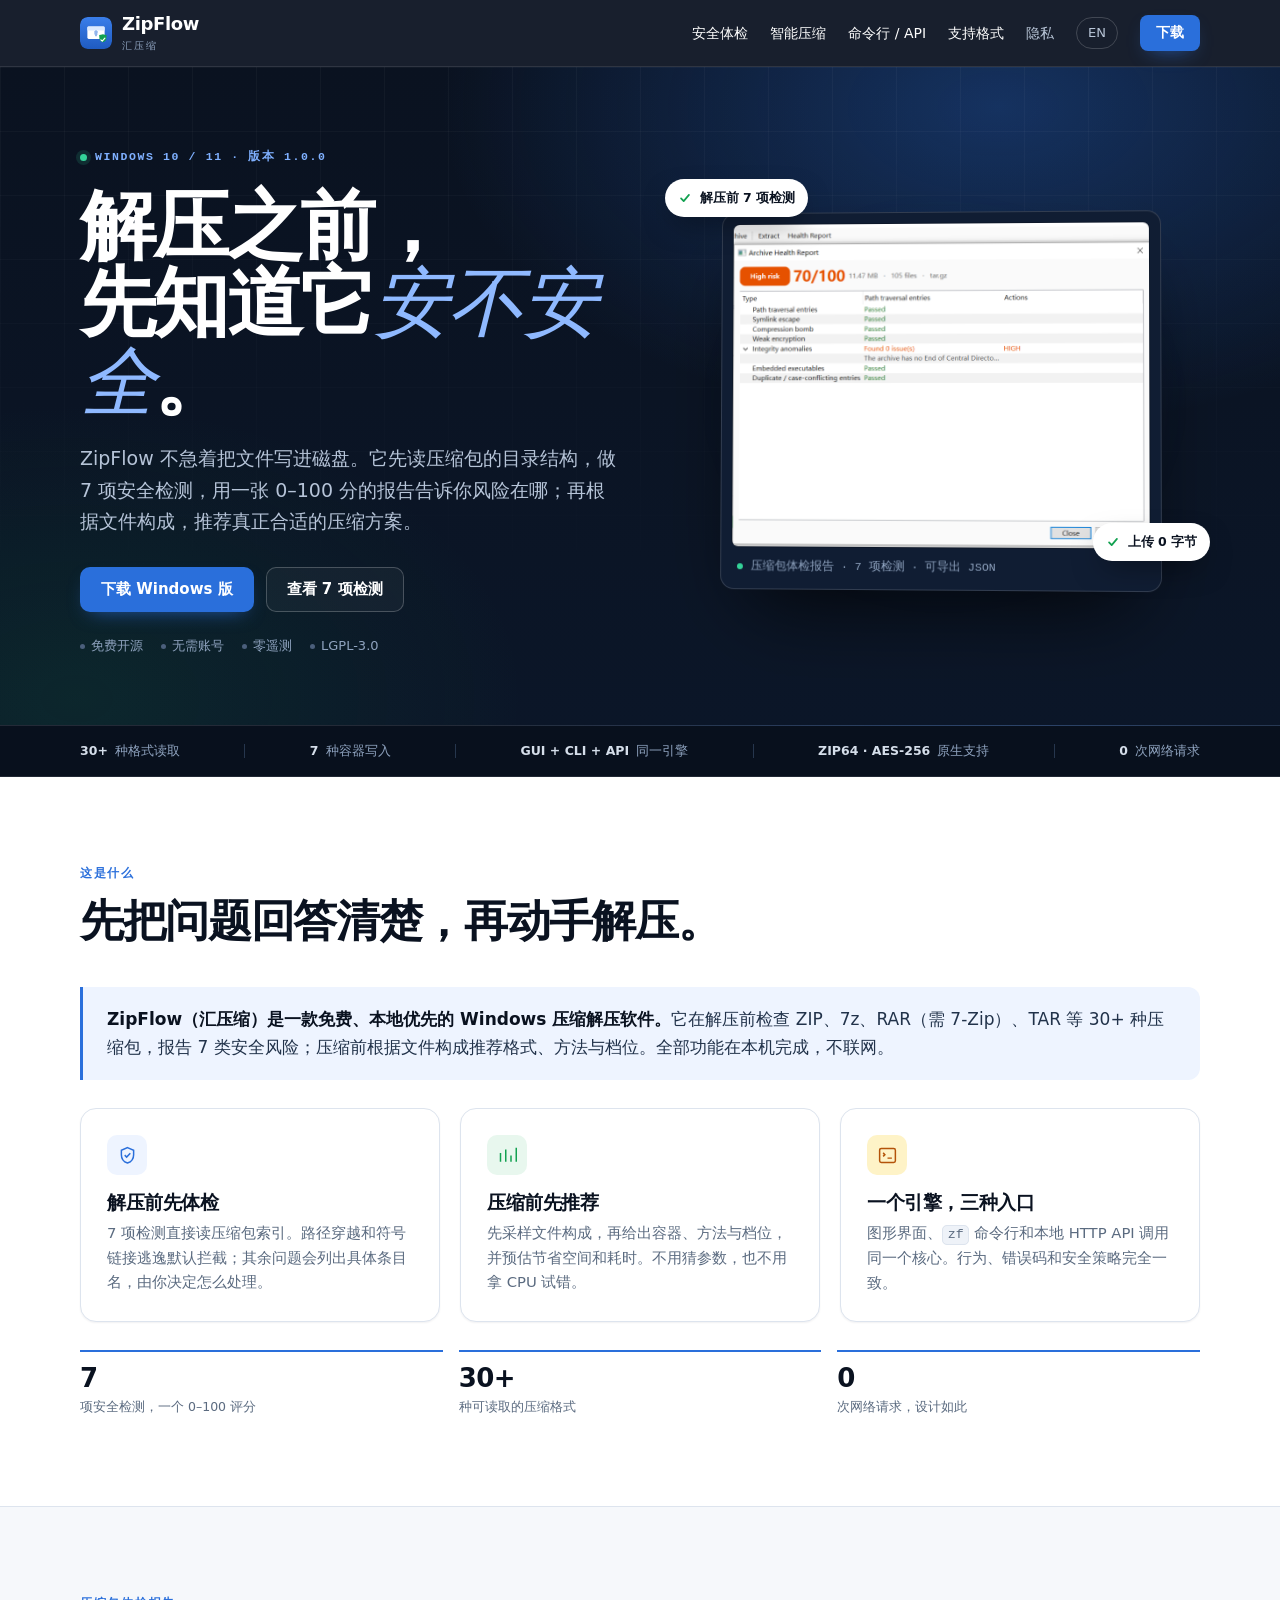
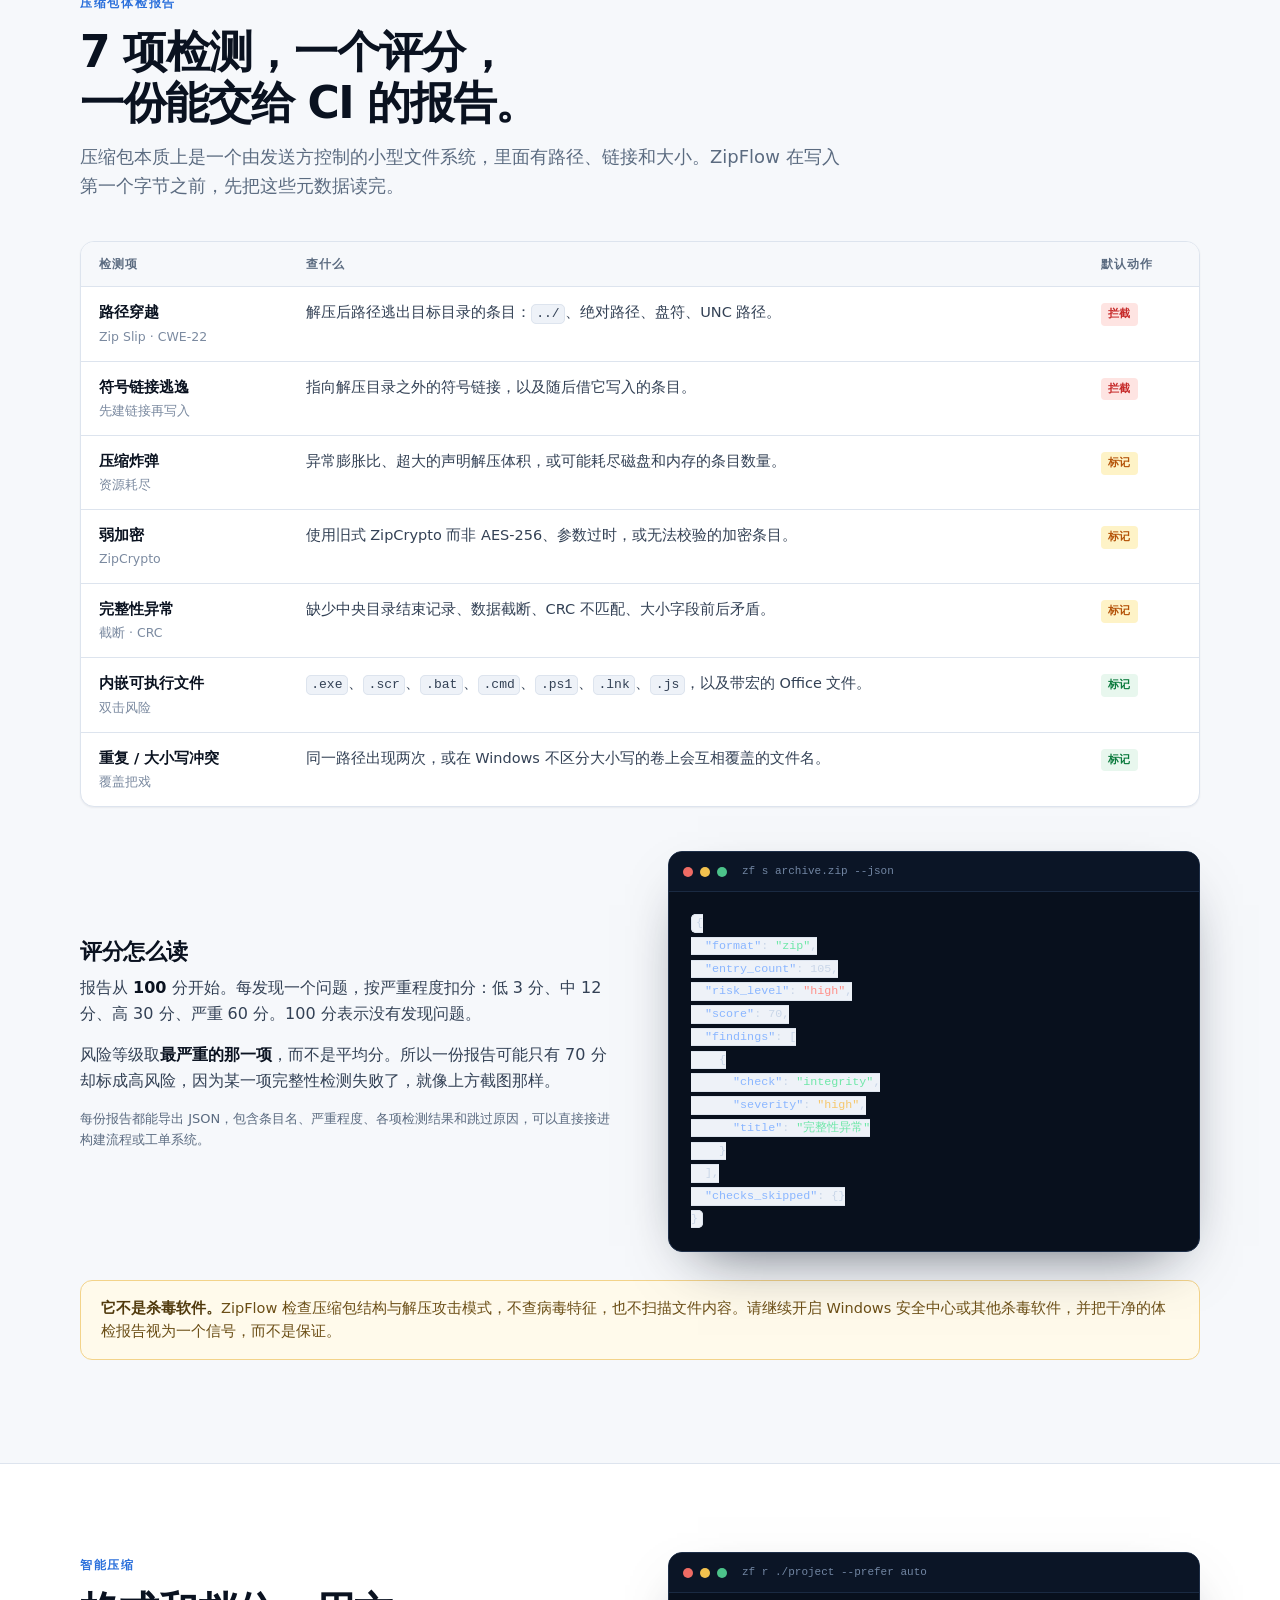
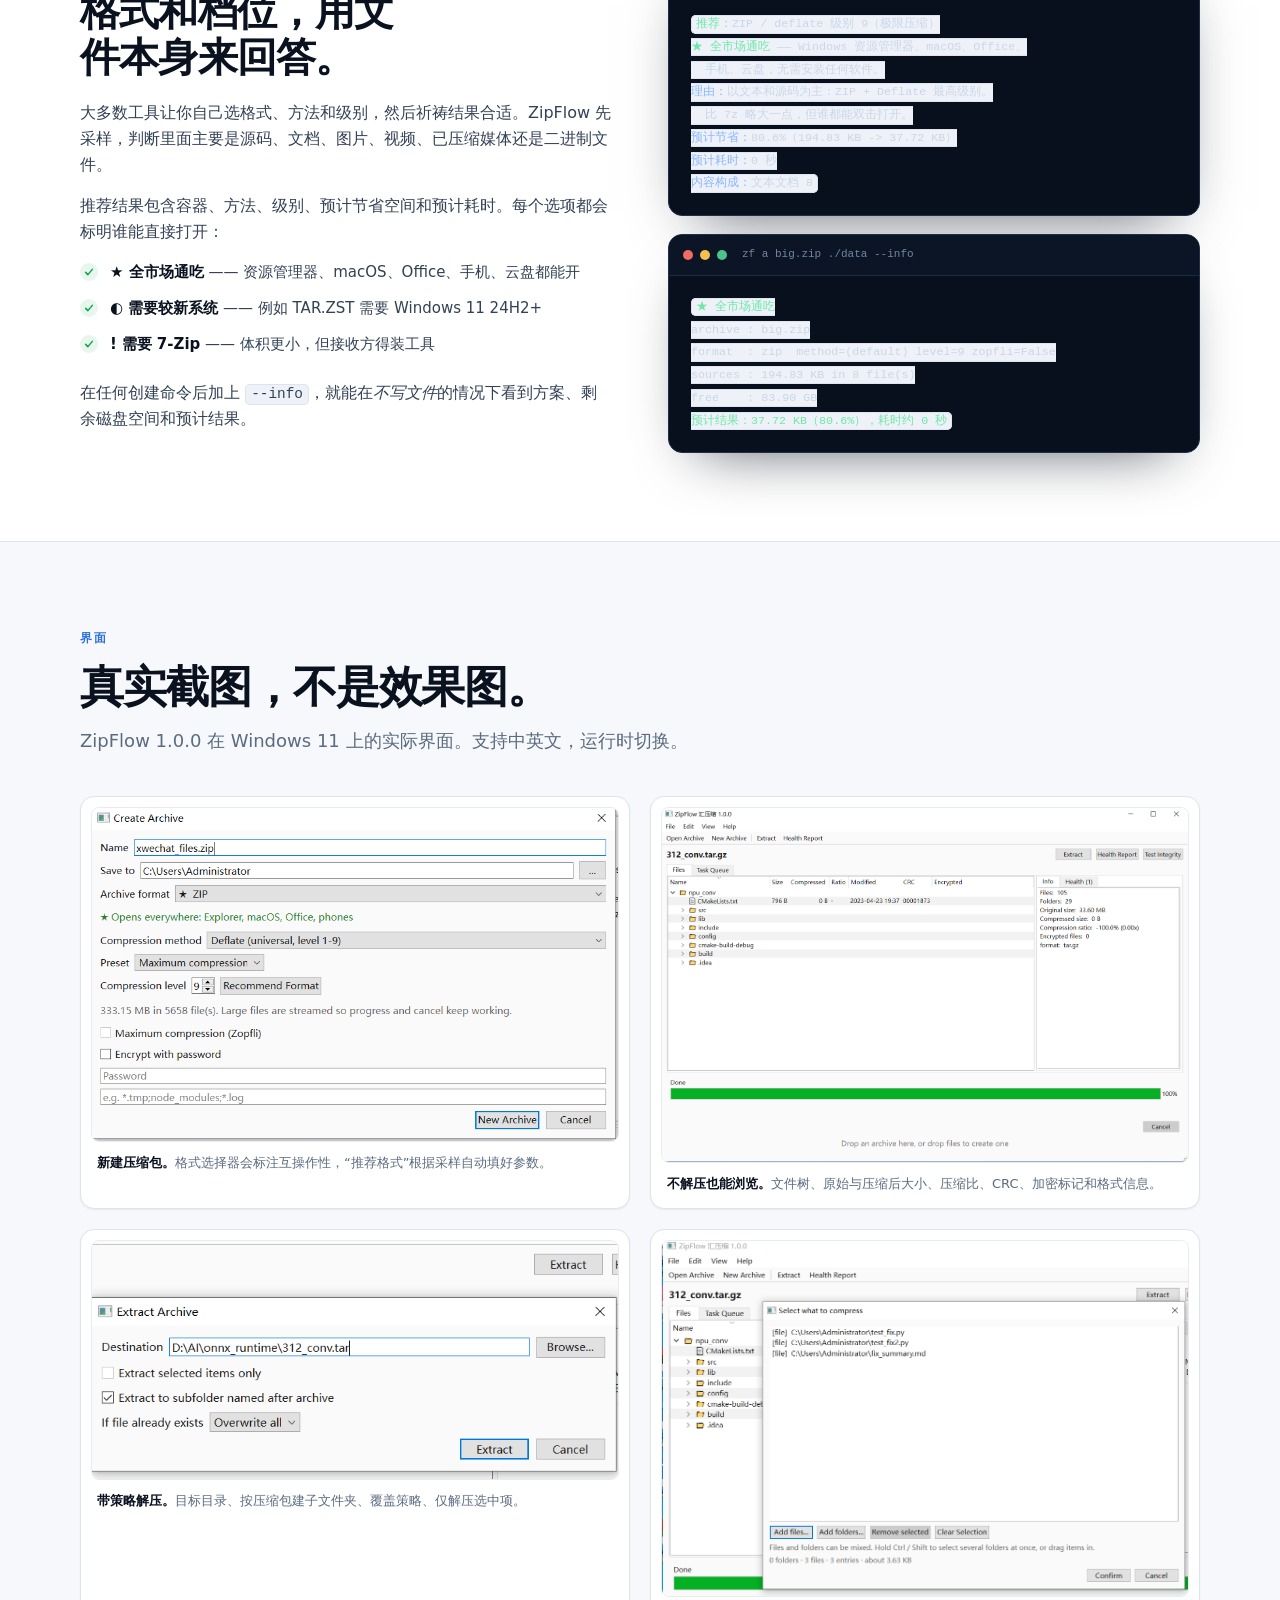
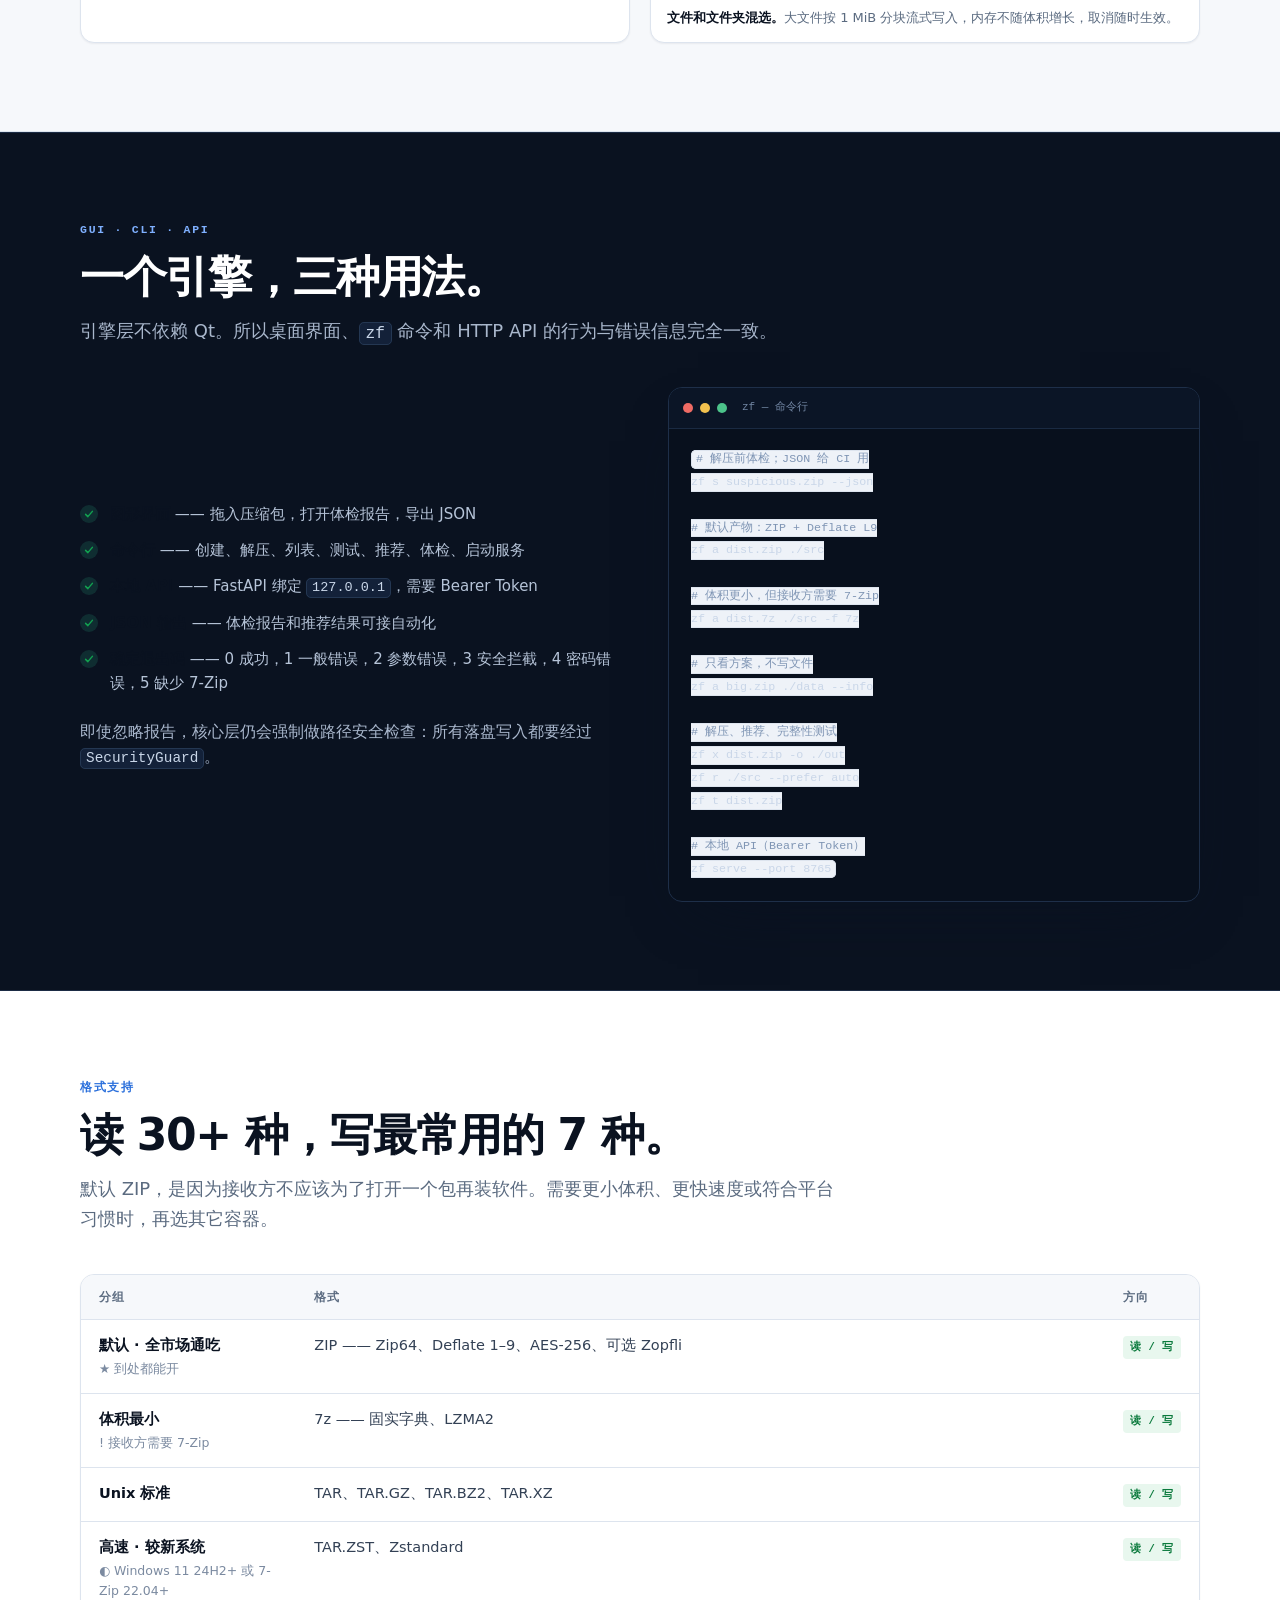
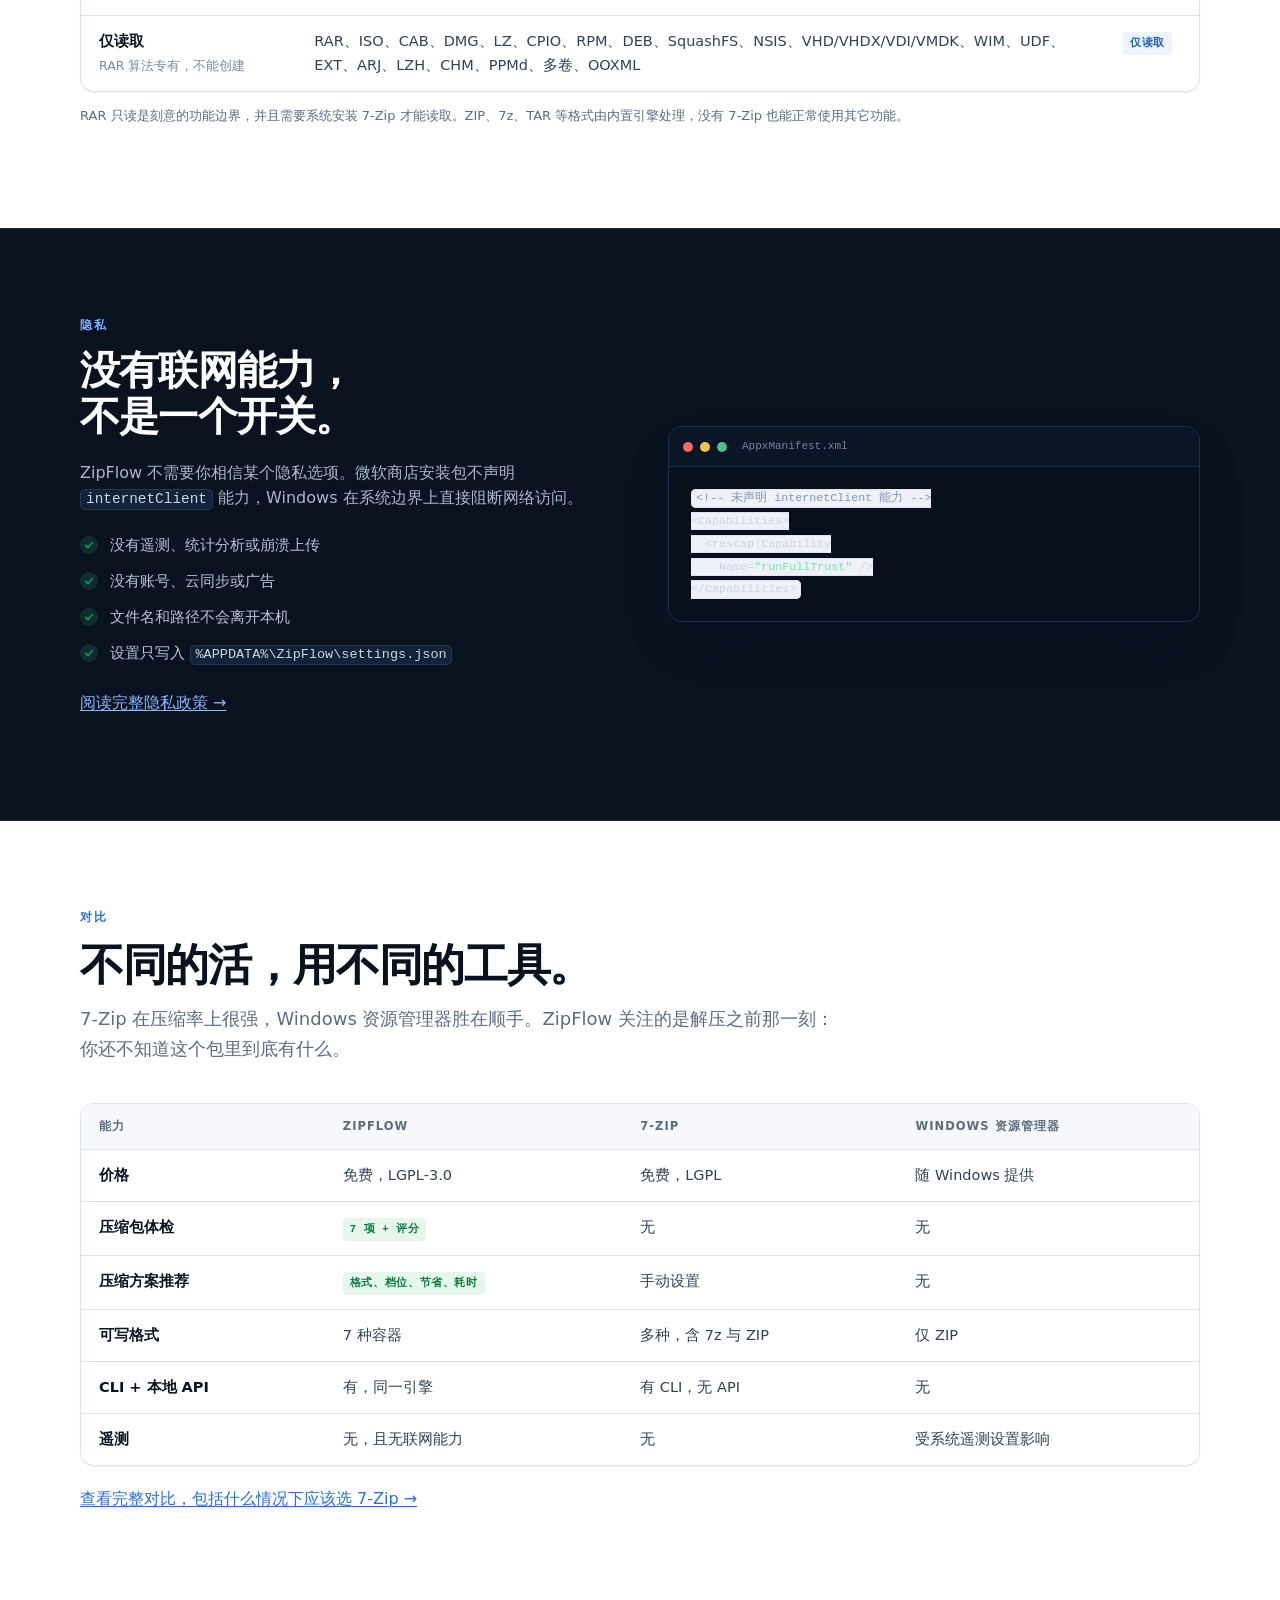
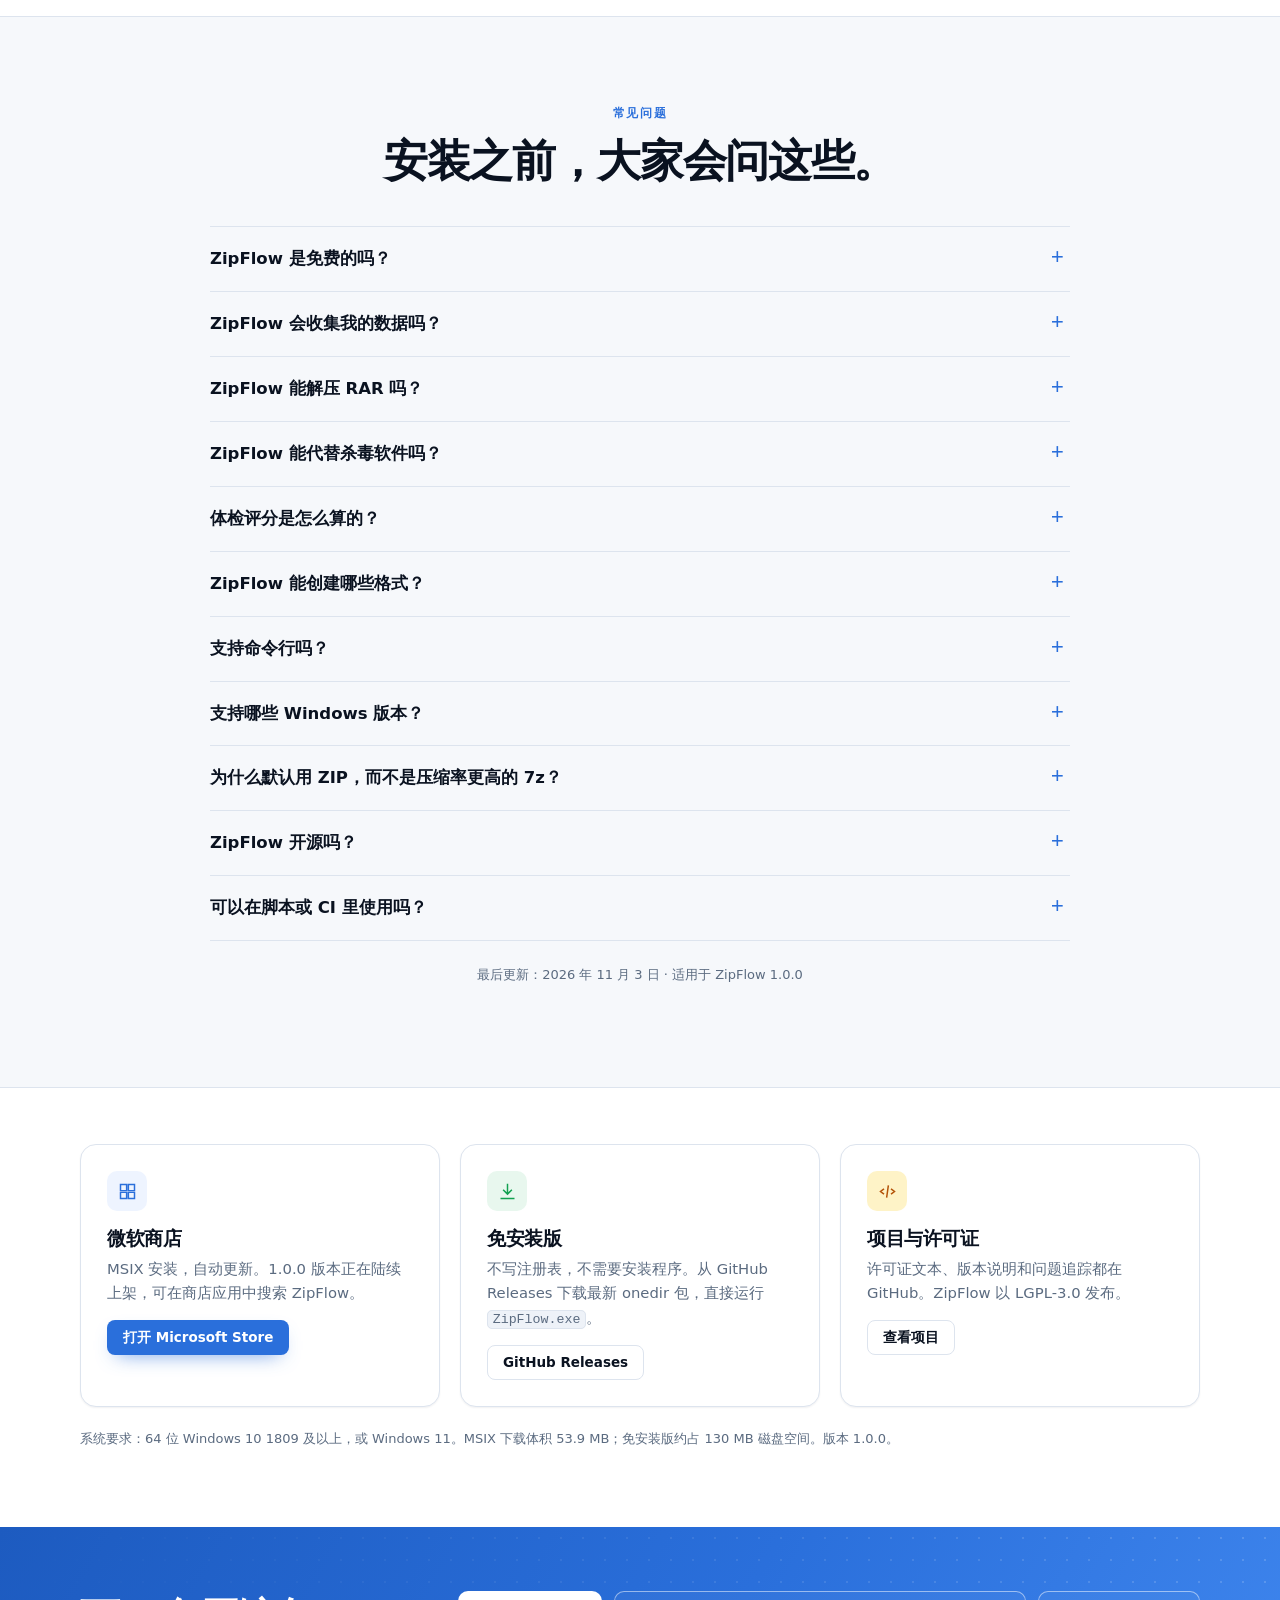
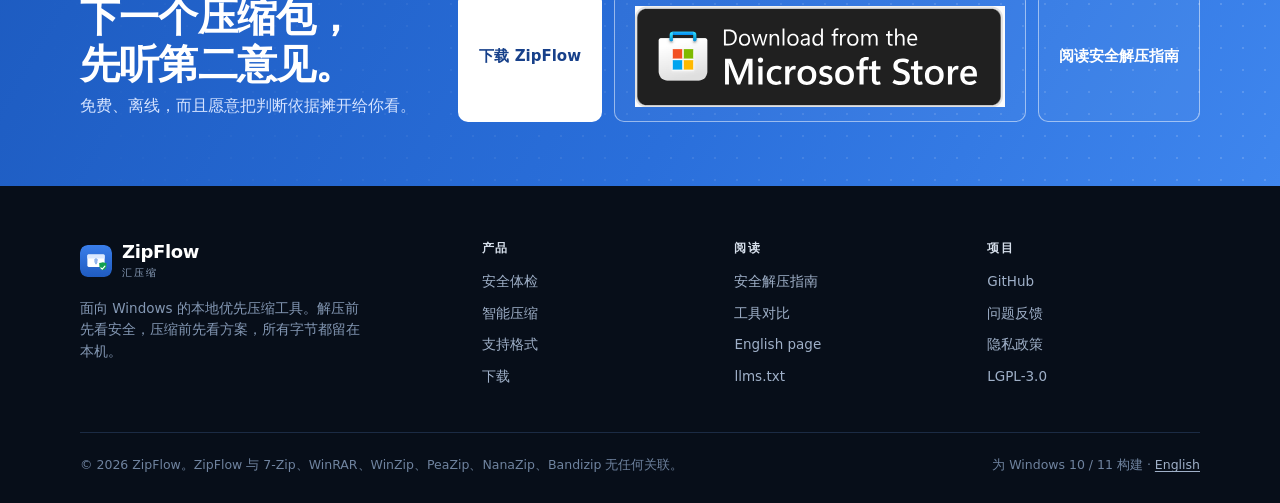
==== commit 9c0c7d0b: "chore: replace Microsoft Store search link with direct product page" ====
--- a/zh.html
+++ b/zh.html
@@ -65,7 +65,7 @@
       "softwareVersion": "1.0.0",
       "fileSize": "53.9MB",
       "downloadUrl": "https://github.com/lijiannan1241/ZipFlow/releases",
-      "installUrl": "https://apps.microsoft.com/search?query=ZipFlow",
+      "installUrl": "https://apps.microsoft.com/detail/9np4kw9lpgft?cid=DevShareMCLPCS&hl=zh-CN&gl=CN",
       "license": "https://www.gnu.org/licenses/lgpl-3.0.html",
       "isAccessibleForFree": true,
       "inLanguage": "zh-CN",
@@ -649,7 +649,7 @@
           </span>
           <h3>微软商店</h3>
           <p>MSIX 安装，自动更新。1.0.0 版本正在陆续上架，可在商店应用中搜索 ZipFlow。</p>
-          <p style="margin-top:14px"><a class="btn btn-primary btn-sm" href="https://apps.microsoft.com/search?query=ZipFlow" rel="noopener">打开商店搜索</a></p>
+          <p style="margin-top:14px"><a class="btn btn-primary btn-sm" href="https://apps.microsoft.com/detail/9np4kw9lpgft?cid=DevShareMCLPCS&hl=zh-CN&gl=CN" rel="noopener">打开 Microsoft Store</a></p>
         </article>
         <article class="card">
           <span class="icon green" aria-hidden="true">
@@ -680,7 +680,7 @@
       </div>
       <div class="cta-actions">
         <a class="btn btn-primary" href="#download">下载 ZipFlow</a>
-        <a class="btn btn-dark-ghost" href="https://apps.microsoft.com/search?query=ZipFlow" rel="noopener" target="_blank">
+        <a class="btn btn-dark-ghost" href="https://apps.microsoft.com/detail/9np4kw9lpgft?cid=DevShareMCLPCS&hl=zh-CN&gl=CN" rel="noopener" target="_blank">
           <img src="assets/img/ms-store-badge-en.png" alt="Microsoft Store で入手" height="28">
         </a>
         <a class="btn btn-dark-ghost" href="safe-unzip.html">阅读安全解压指南</a>
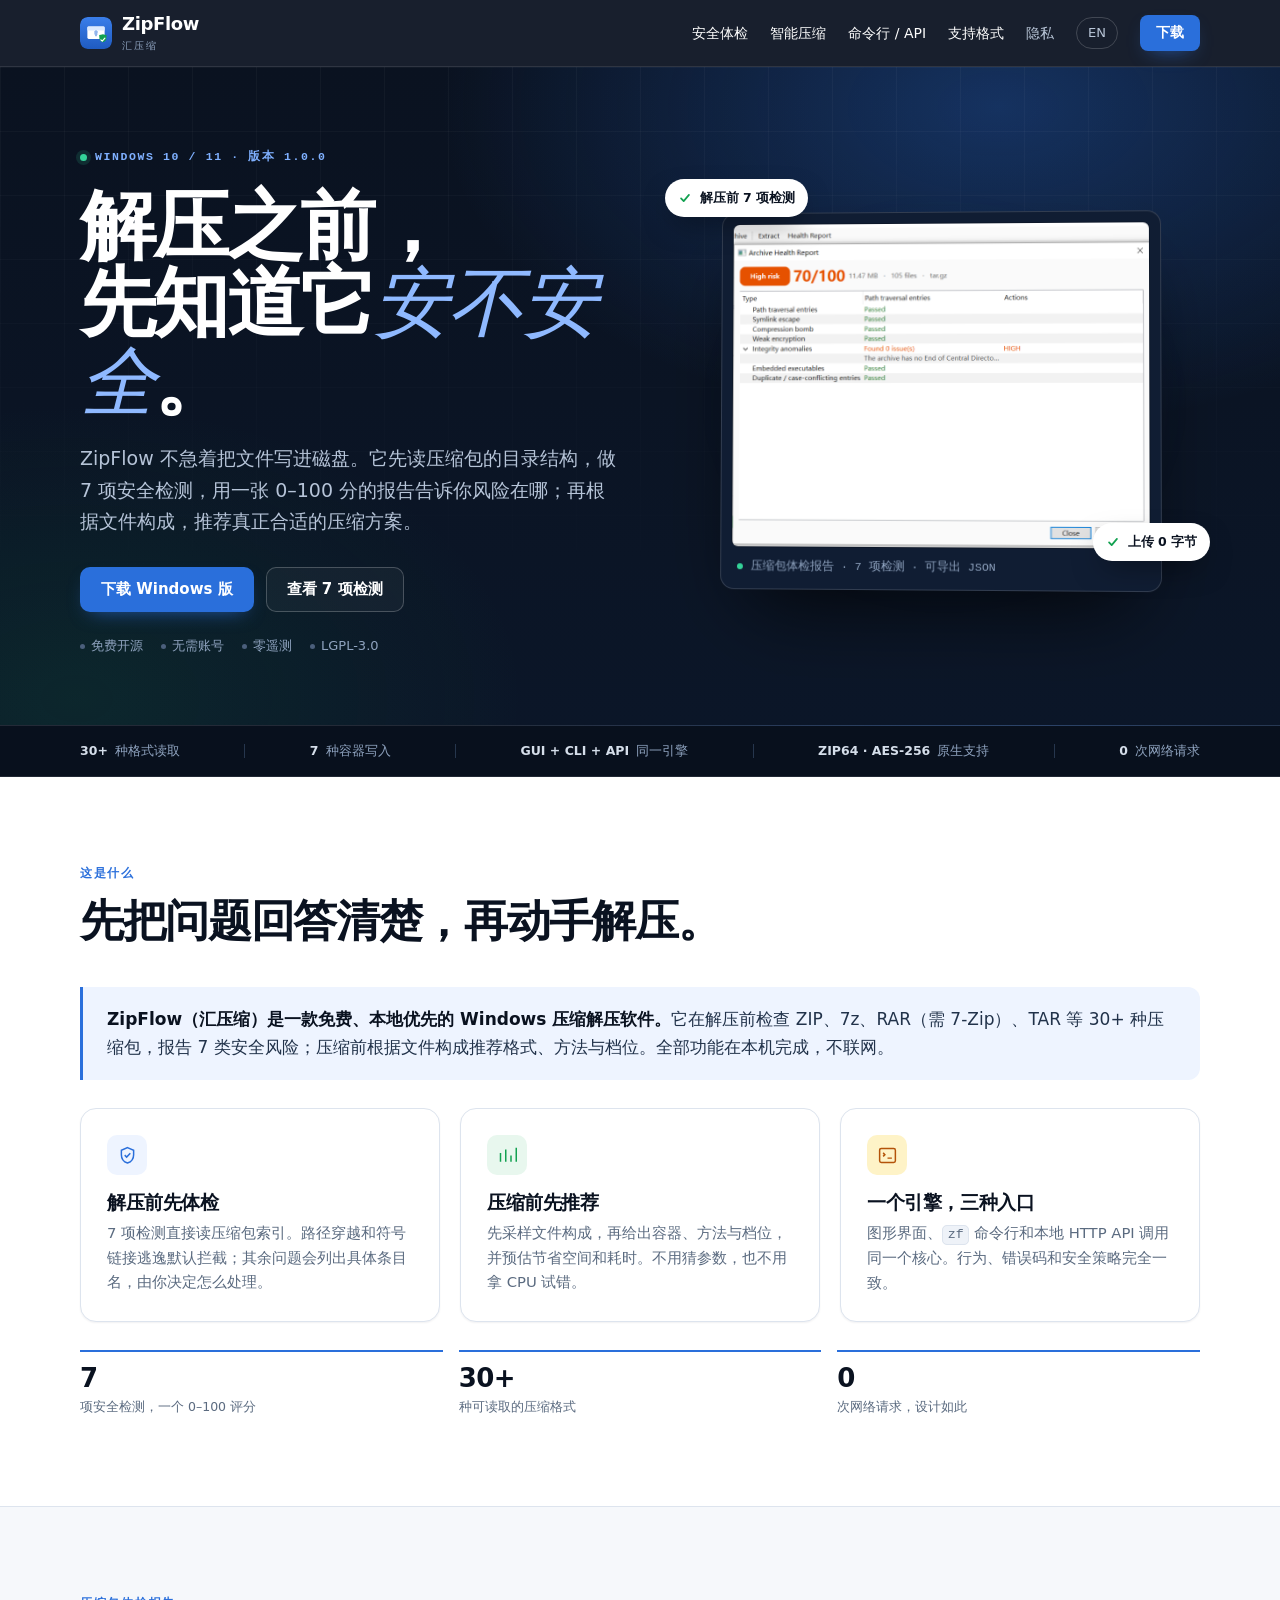
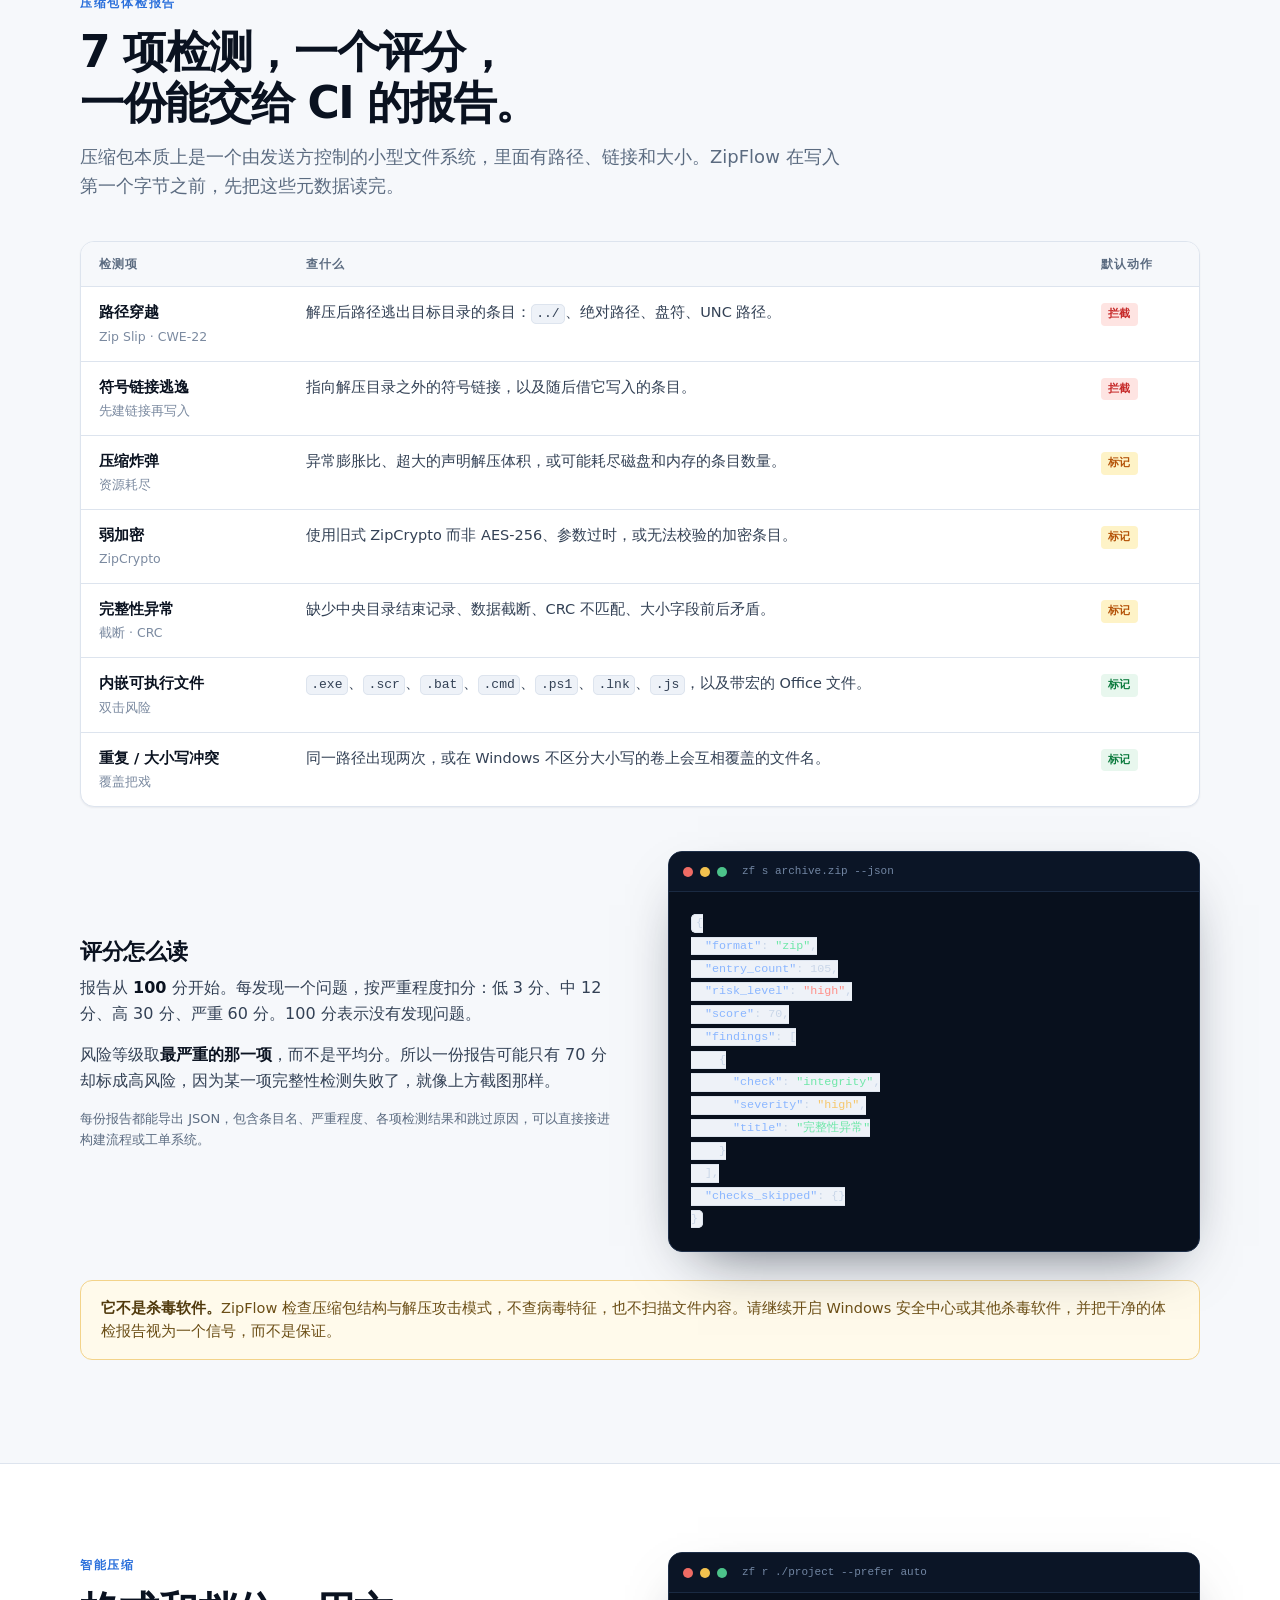
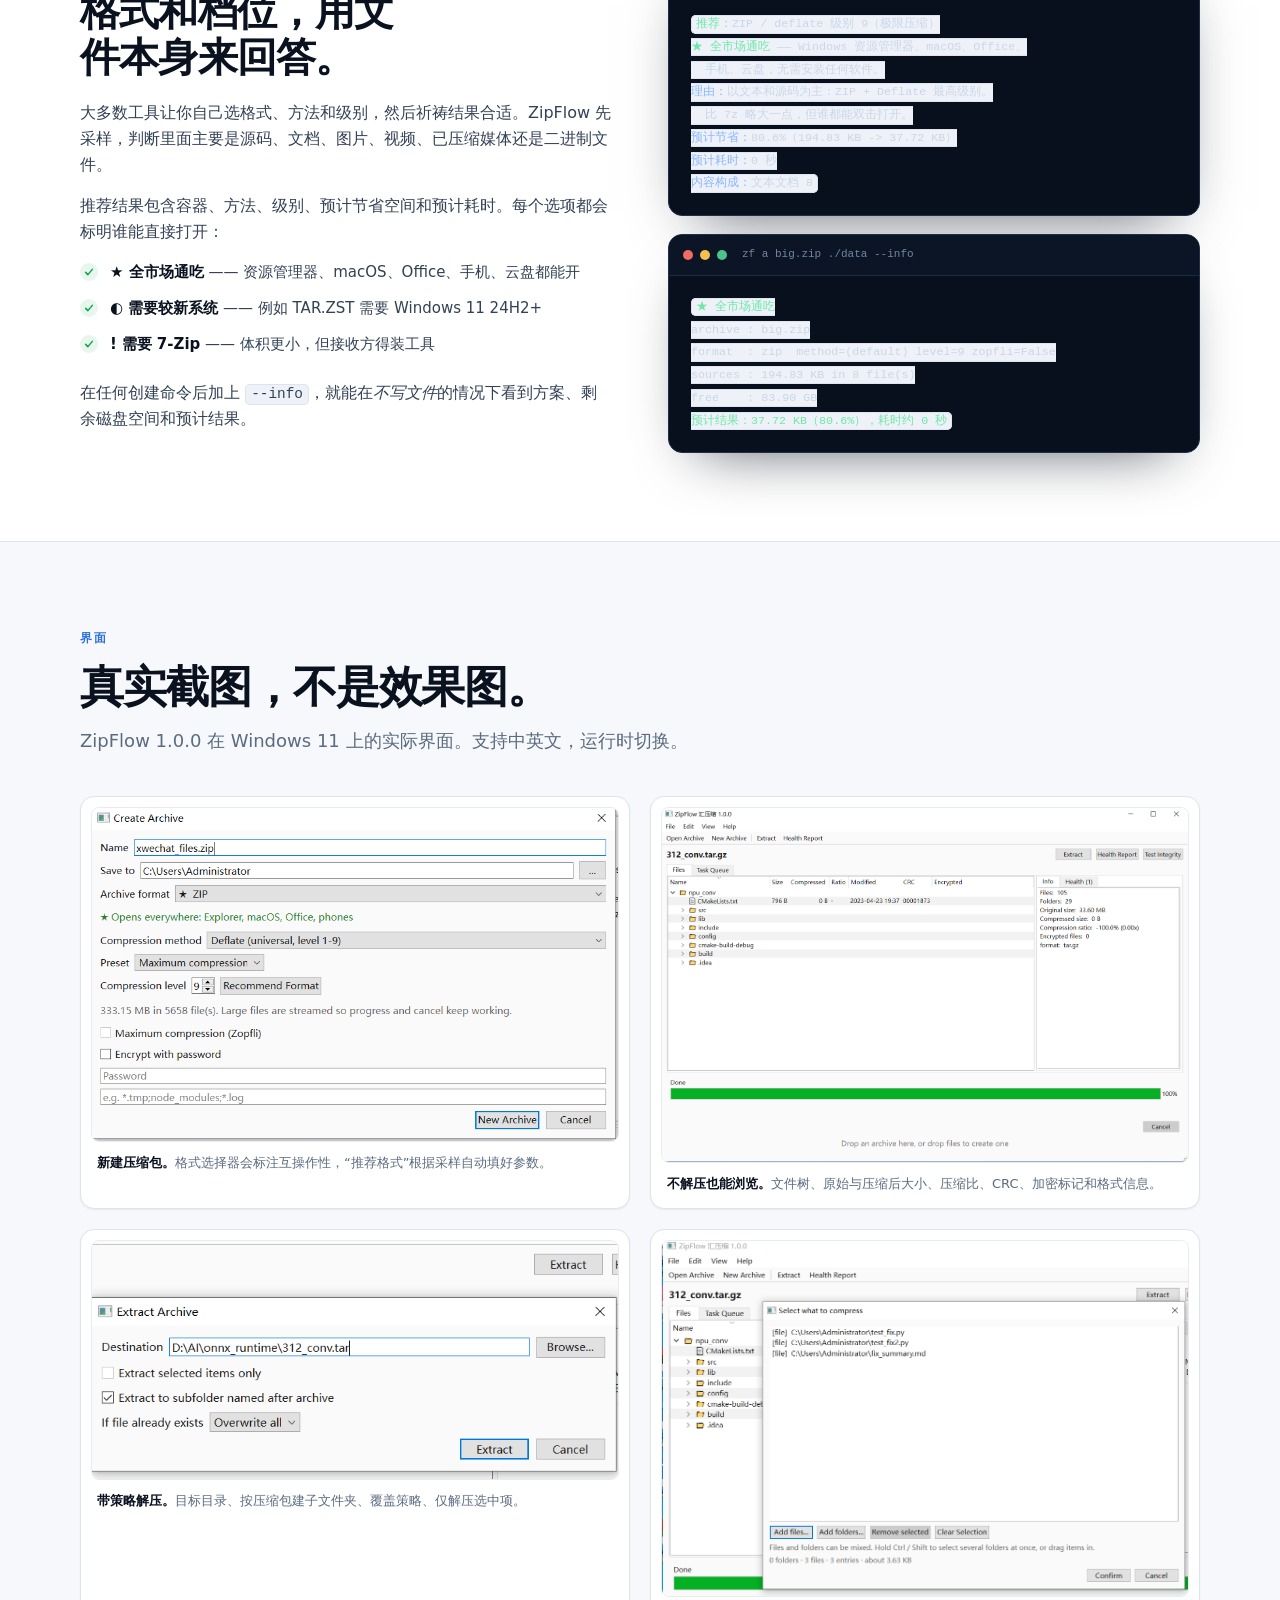
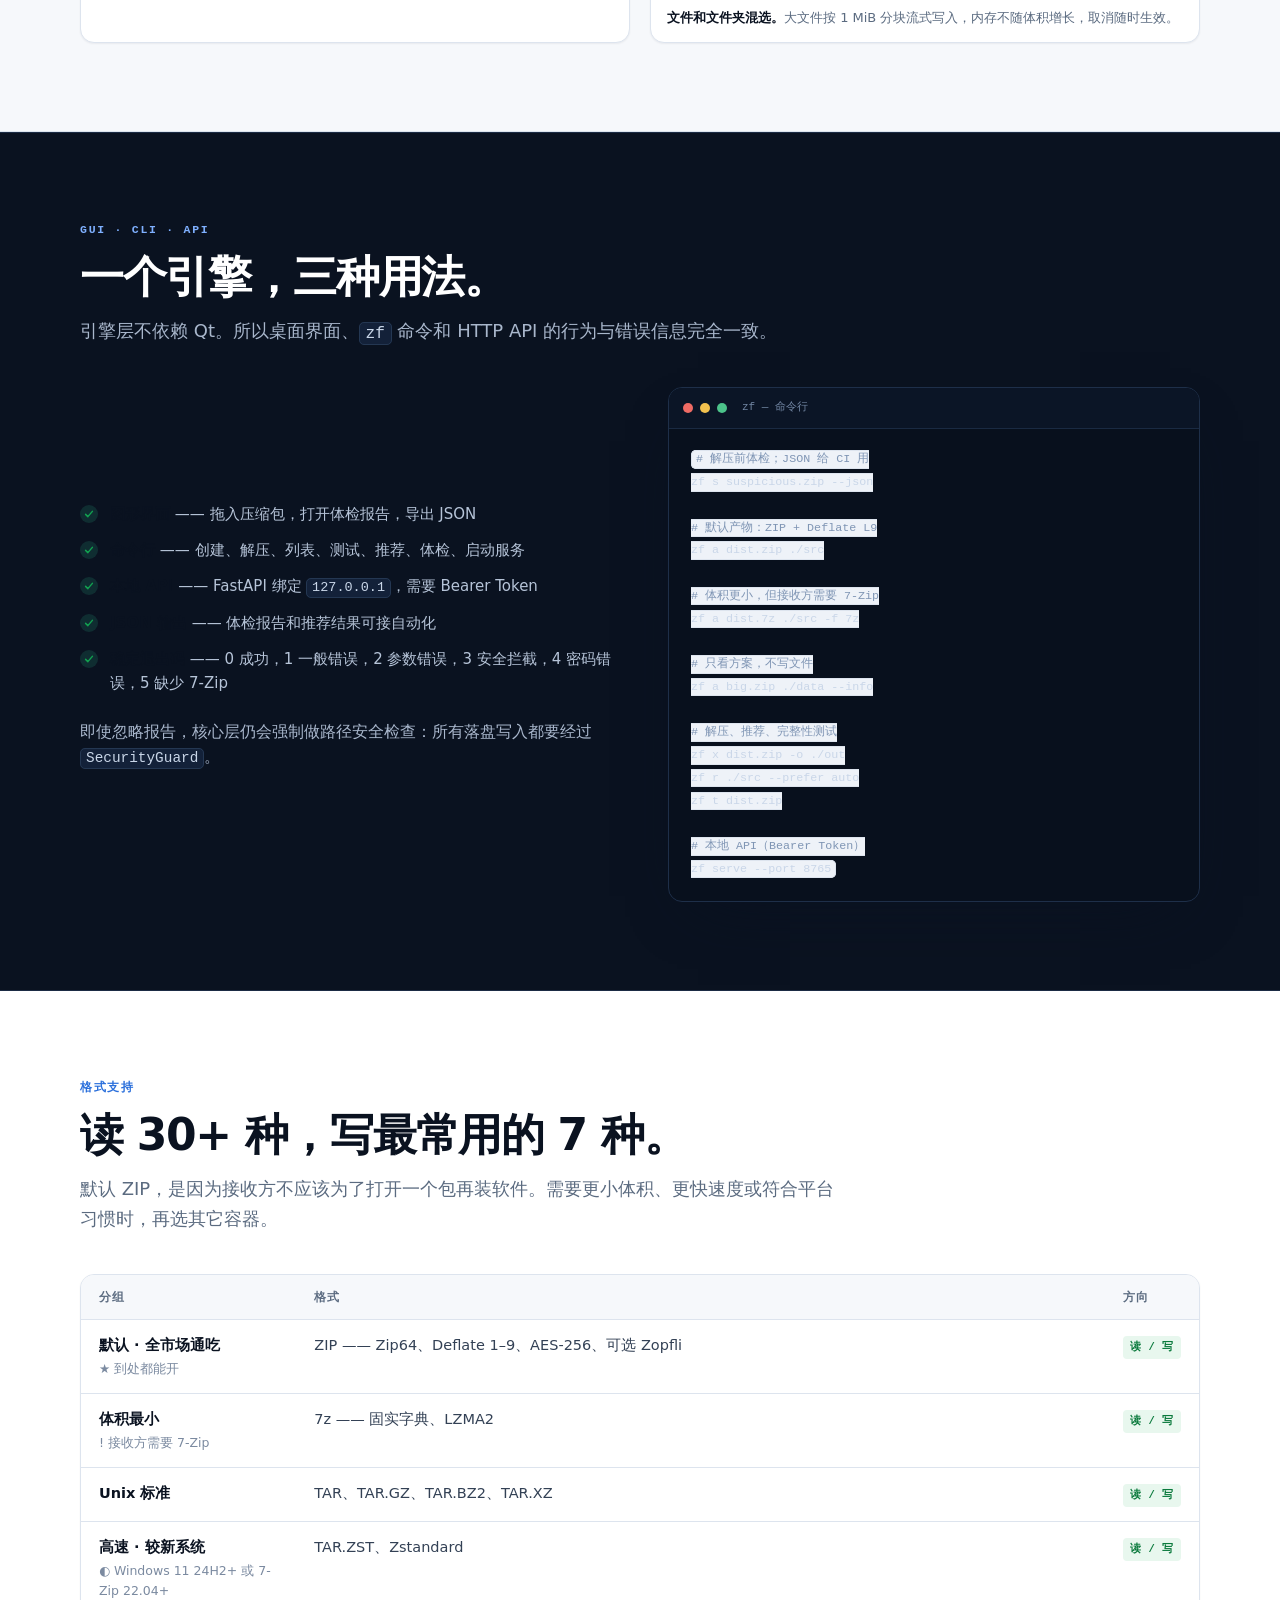
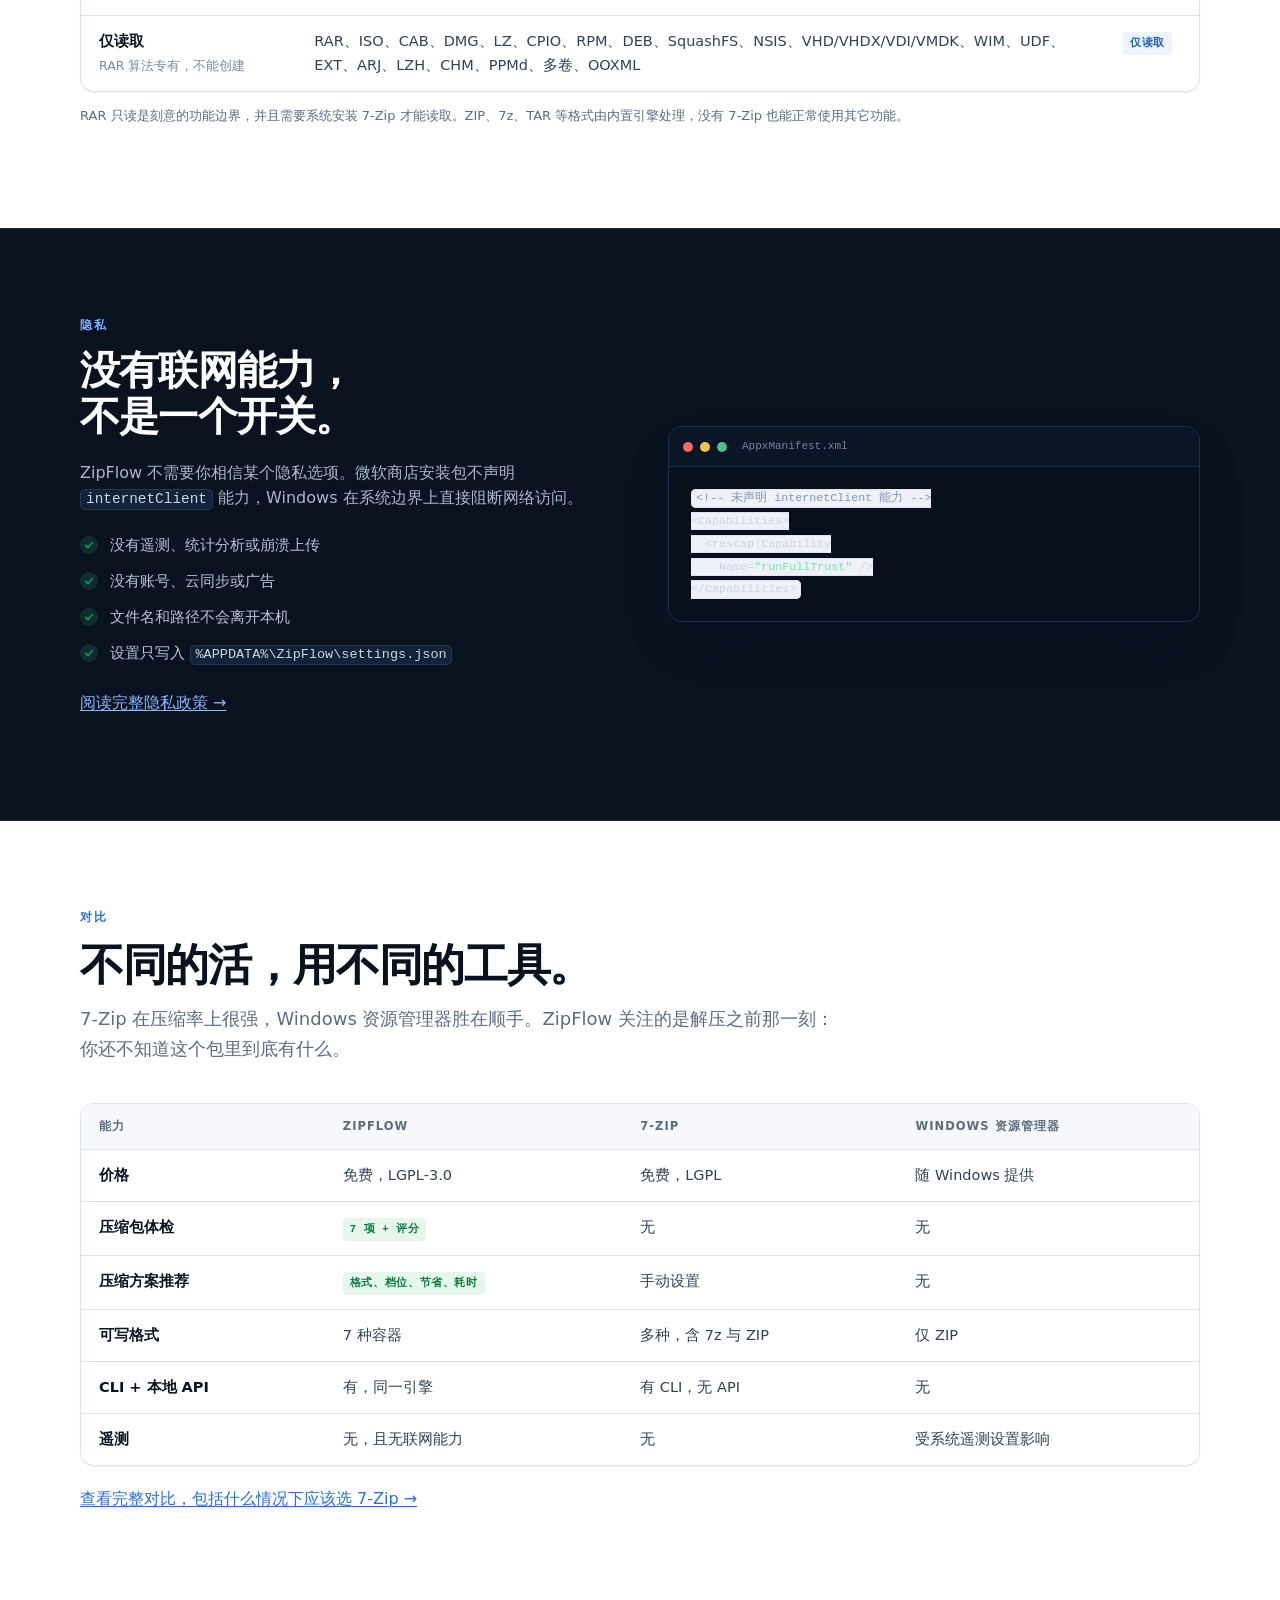
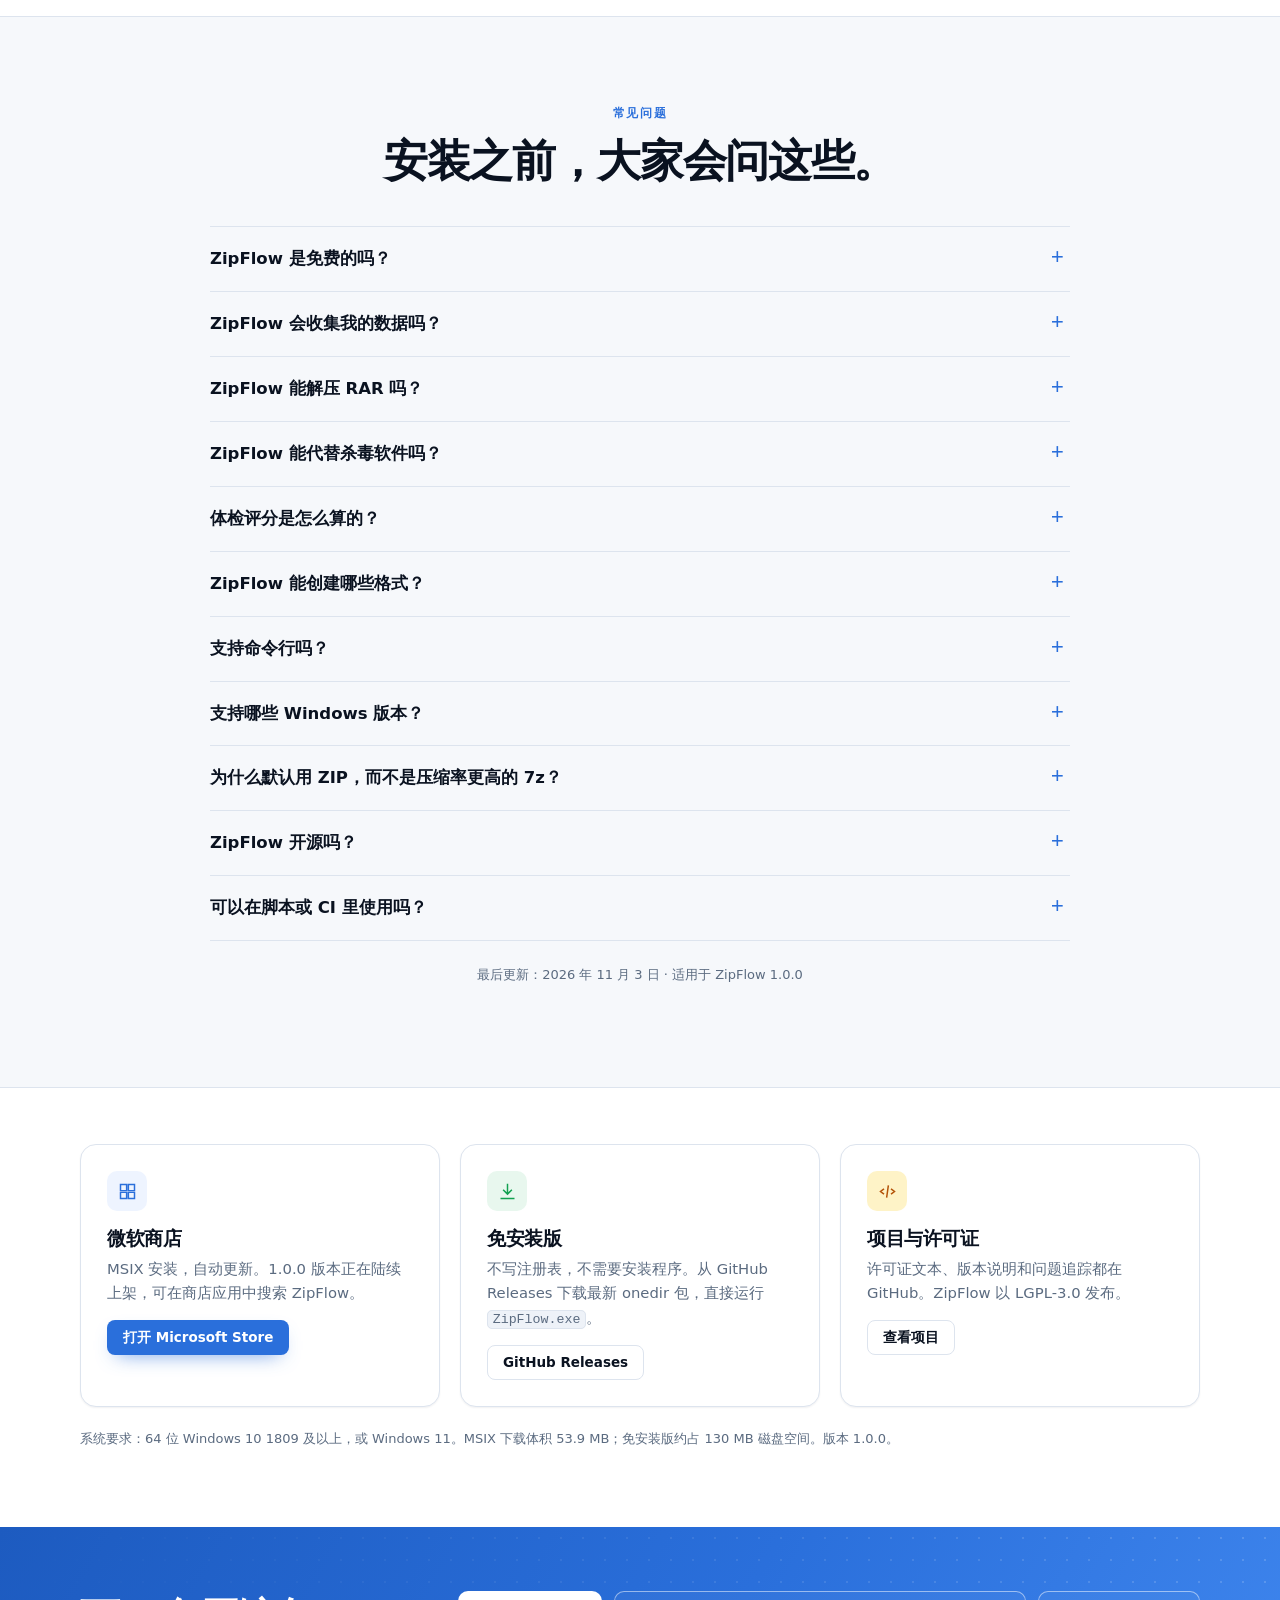
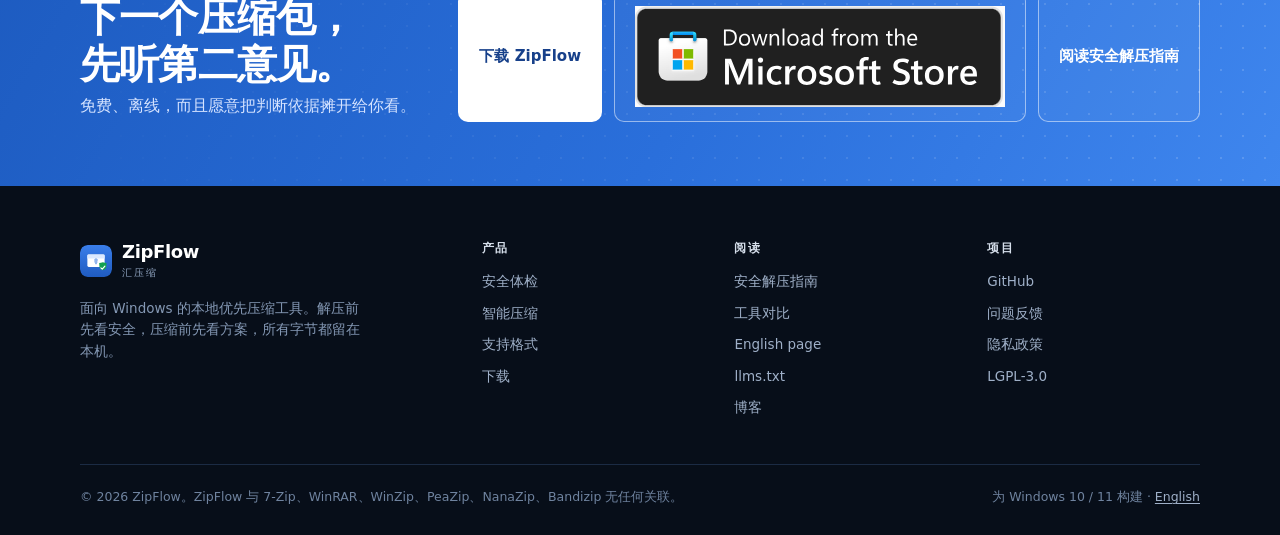
==== commit a2329fcd: "feat: add blog link in footer, fix anchor reference" ====
--- a/zh.html
+++ b/zh.html
@@ -719,6 +719,7 @@
           <li><a href="compare.html">工具对比</a></li>
           <li><a href="index.html" hreflang="en" lang="en">English page</a></li>
           <li><a href="llms.txt">llms.txt</a></li>
+          <li><a href="index.html#blog">博客</a></li>
         </ul>
       </div>
       <div class="footer-col">
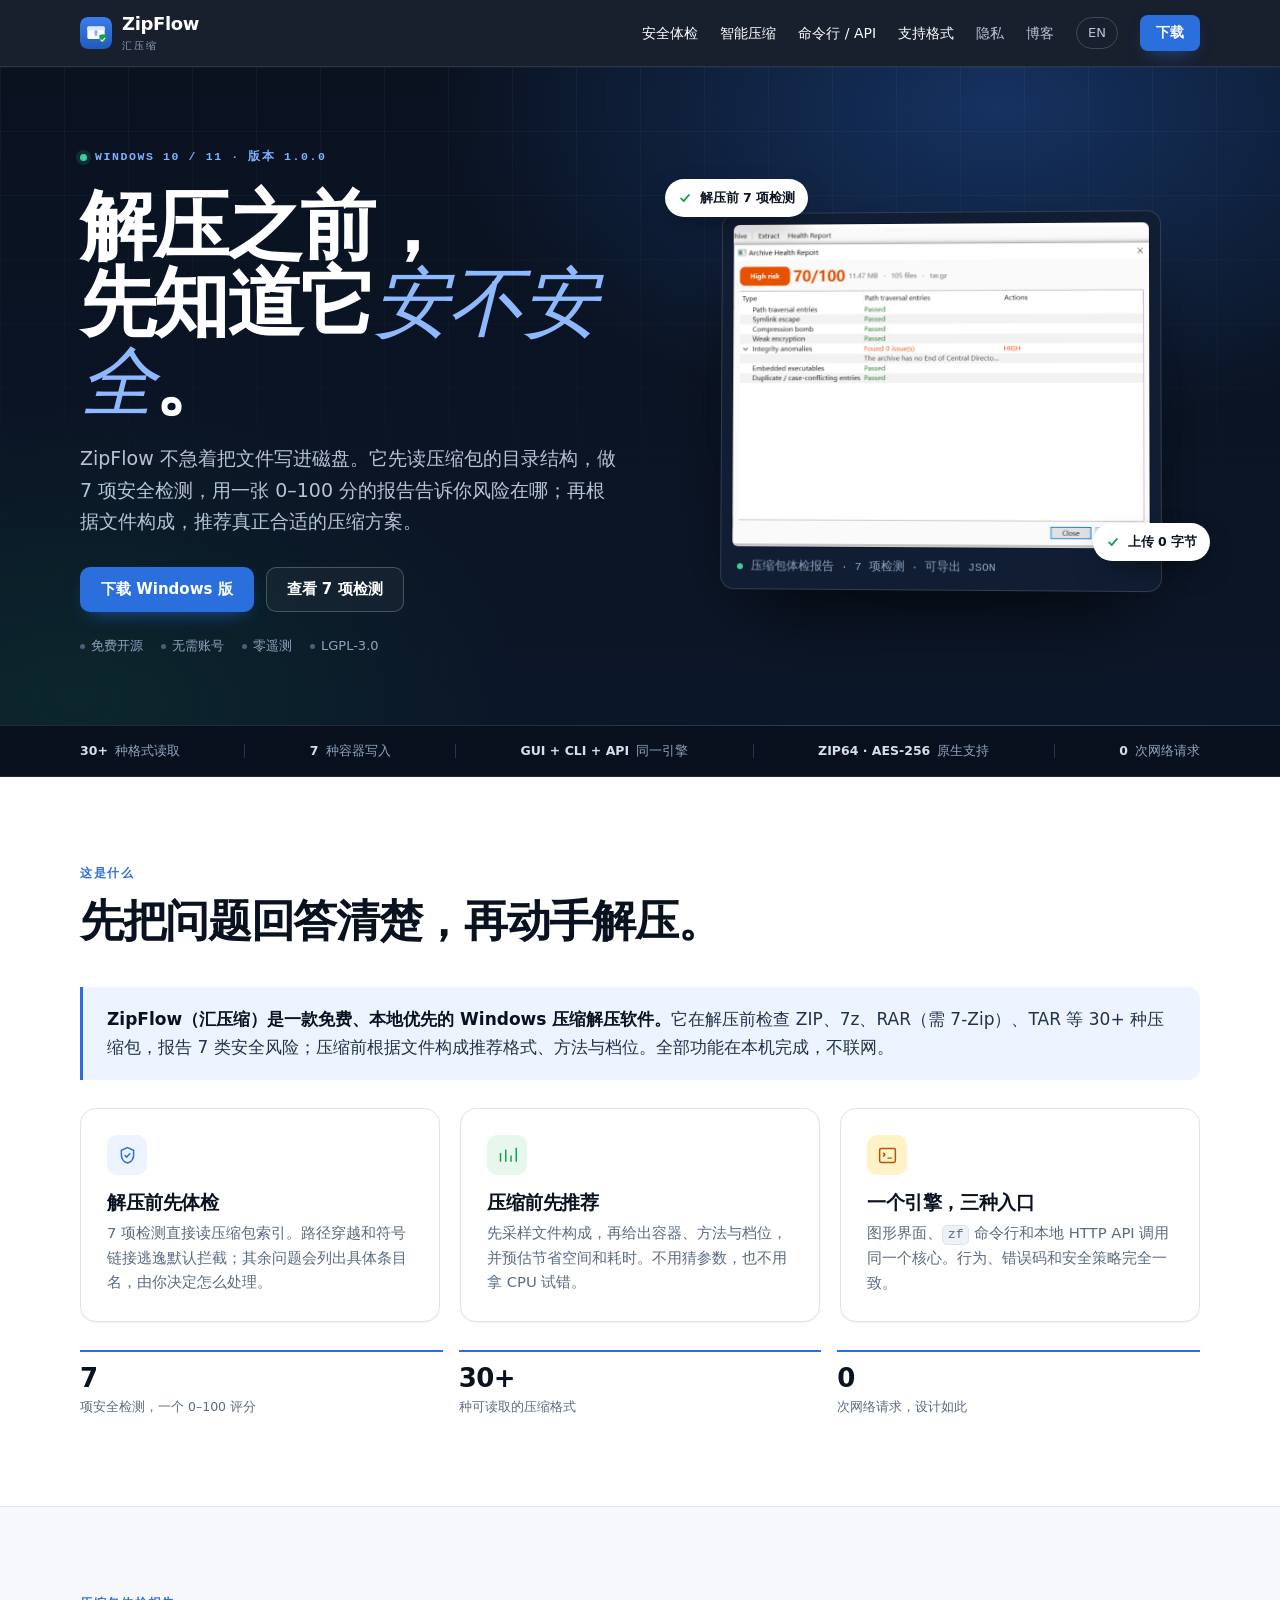
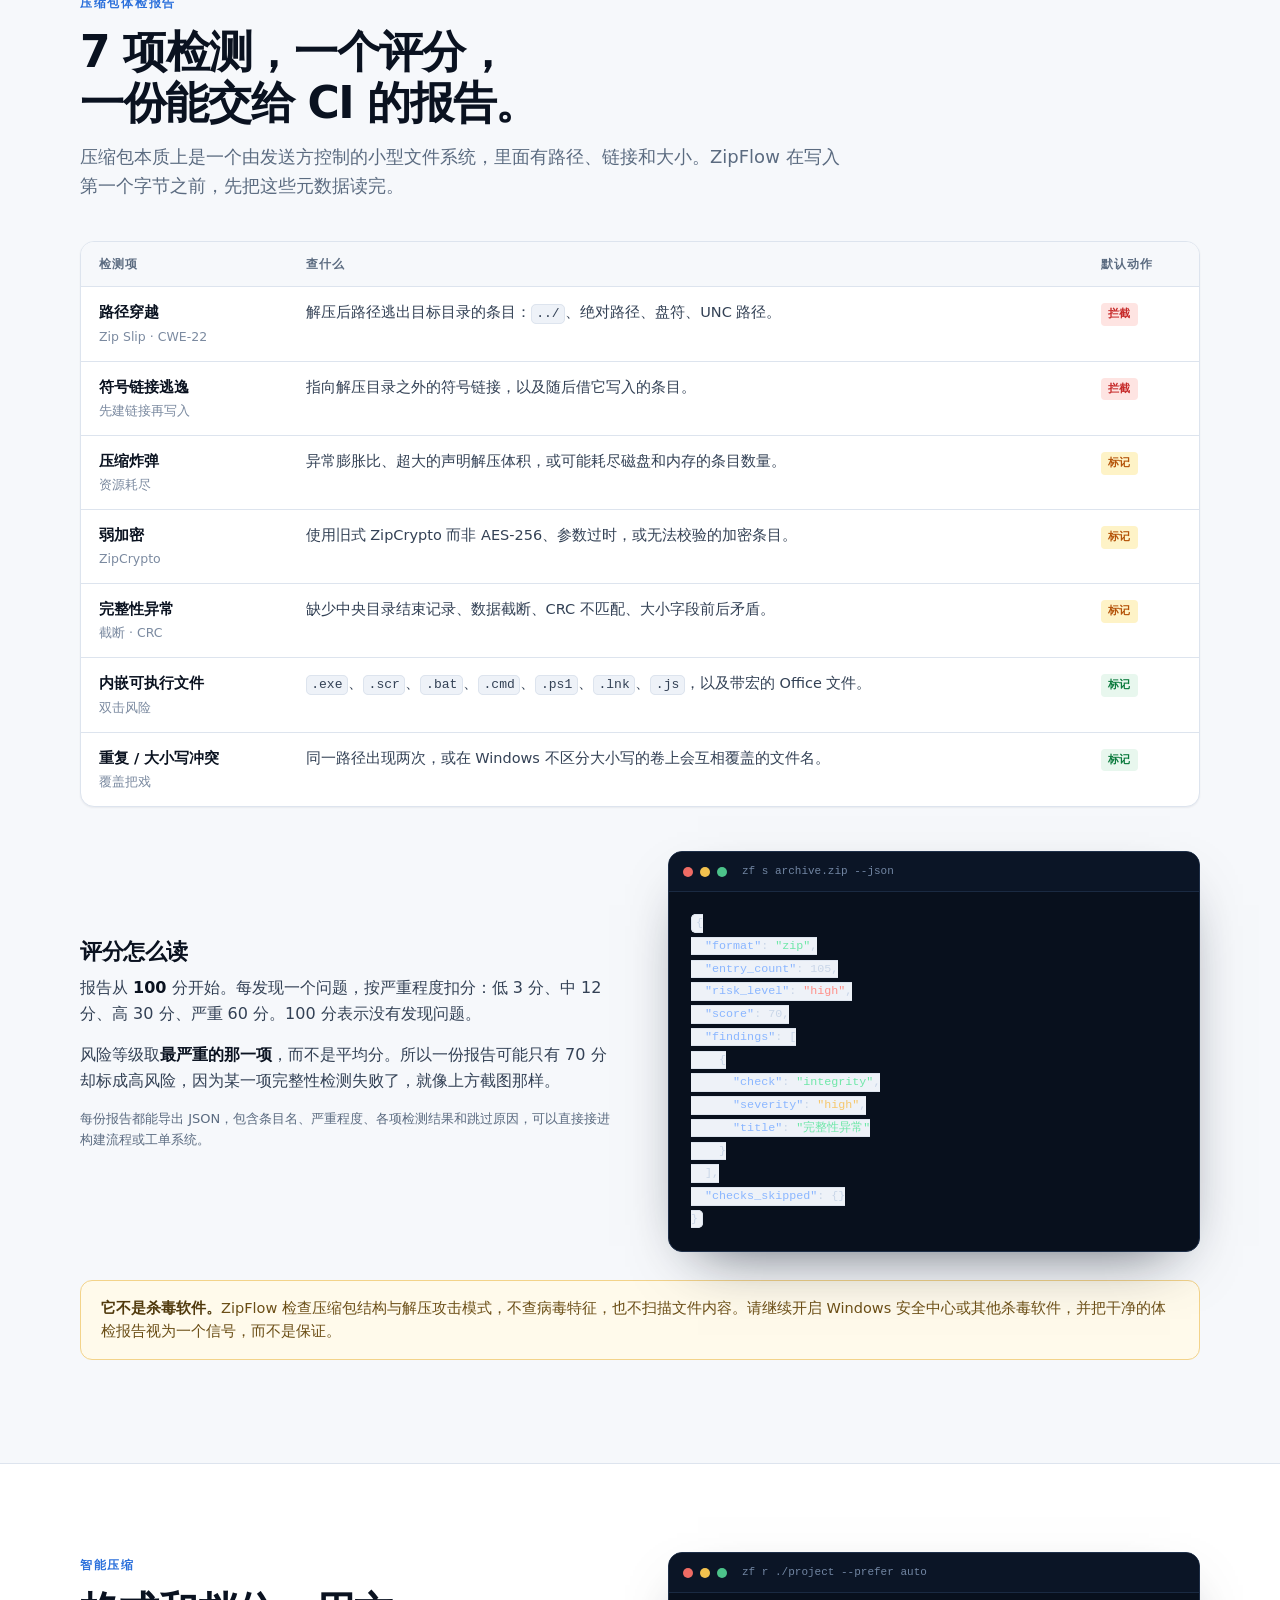
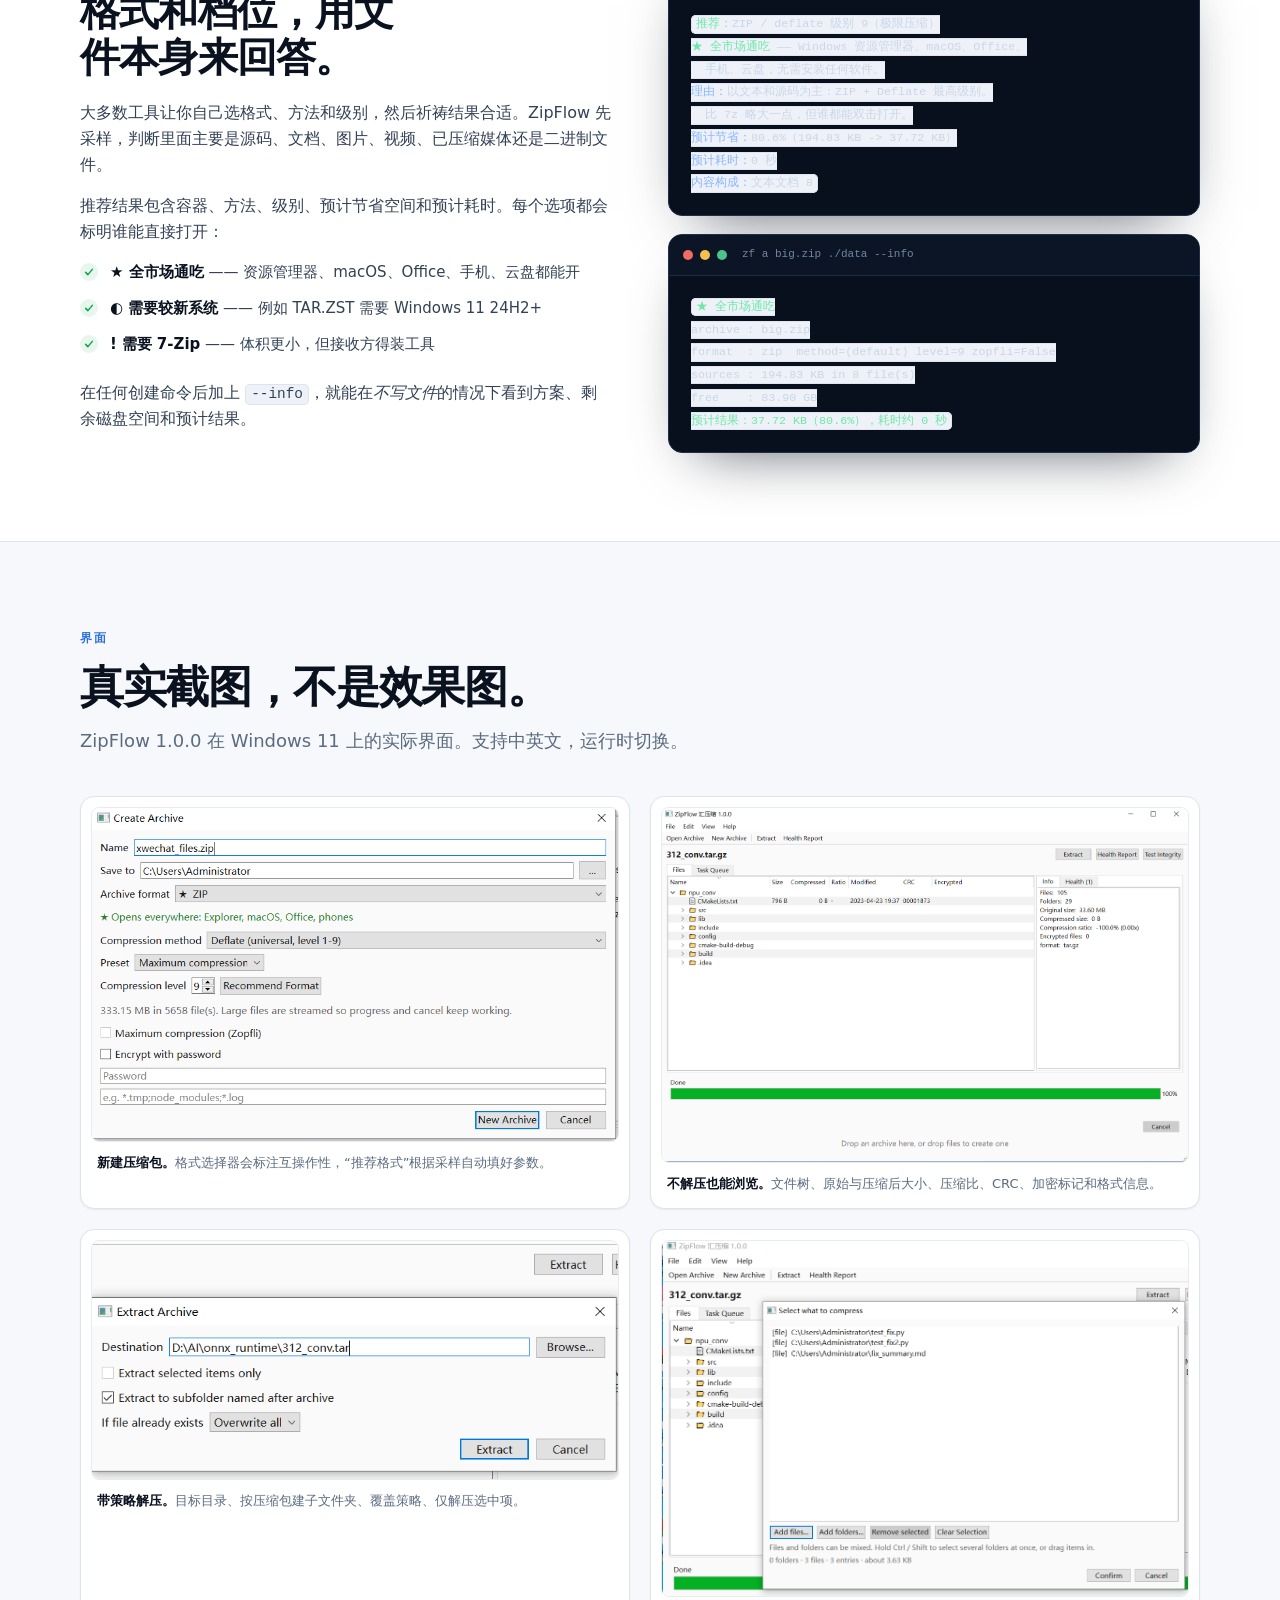
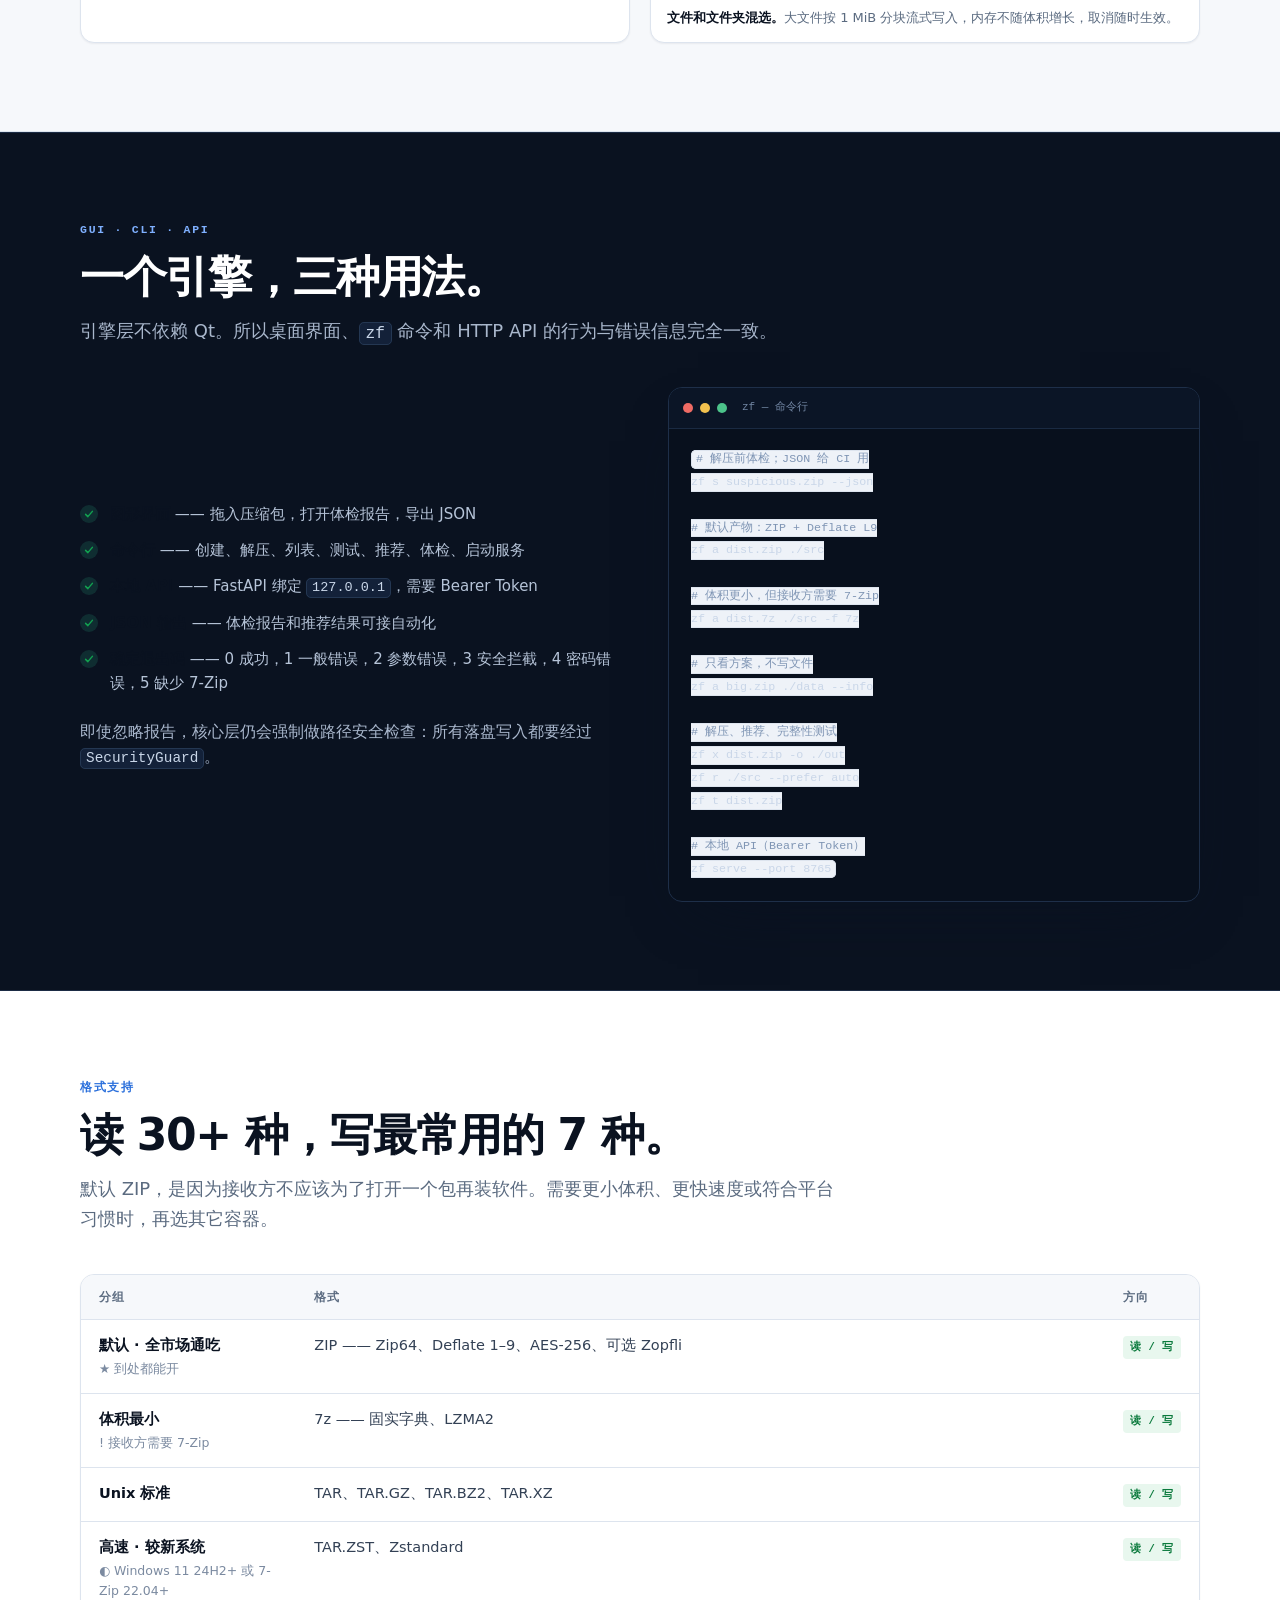
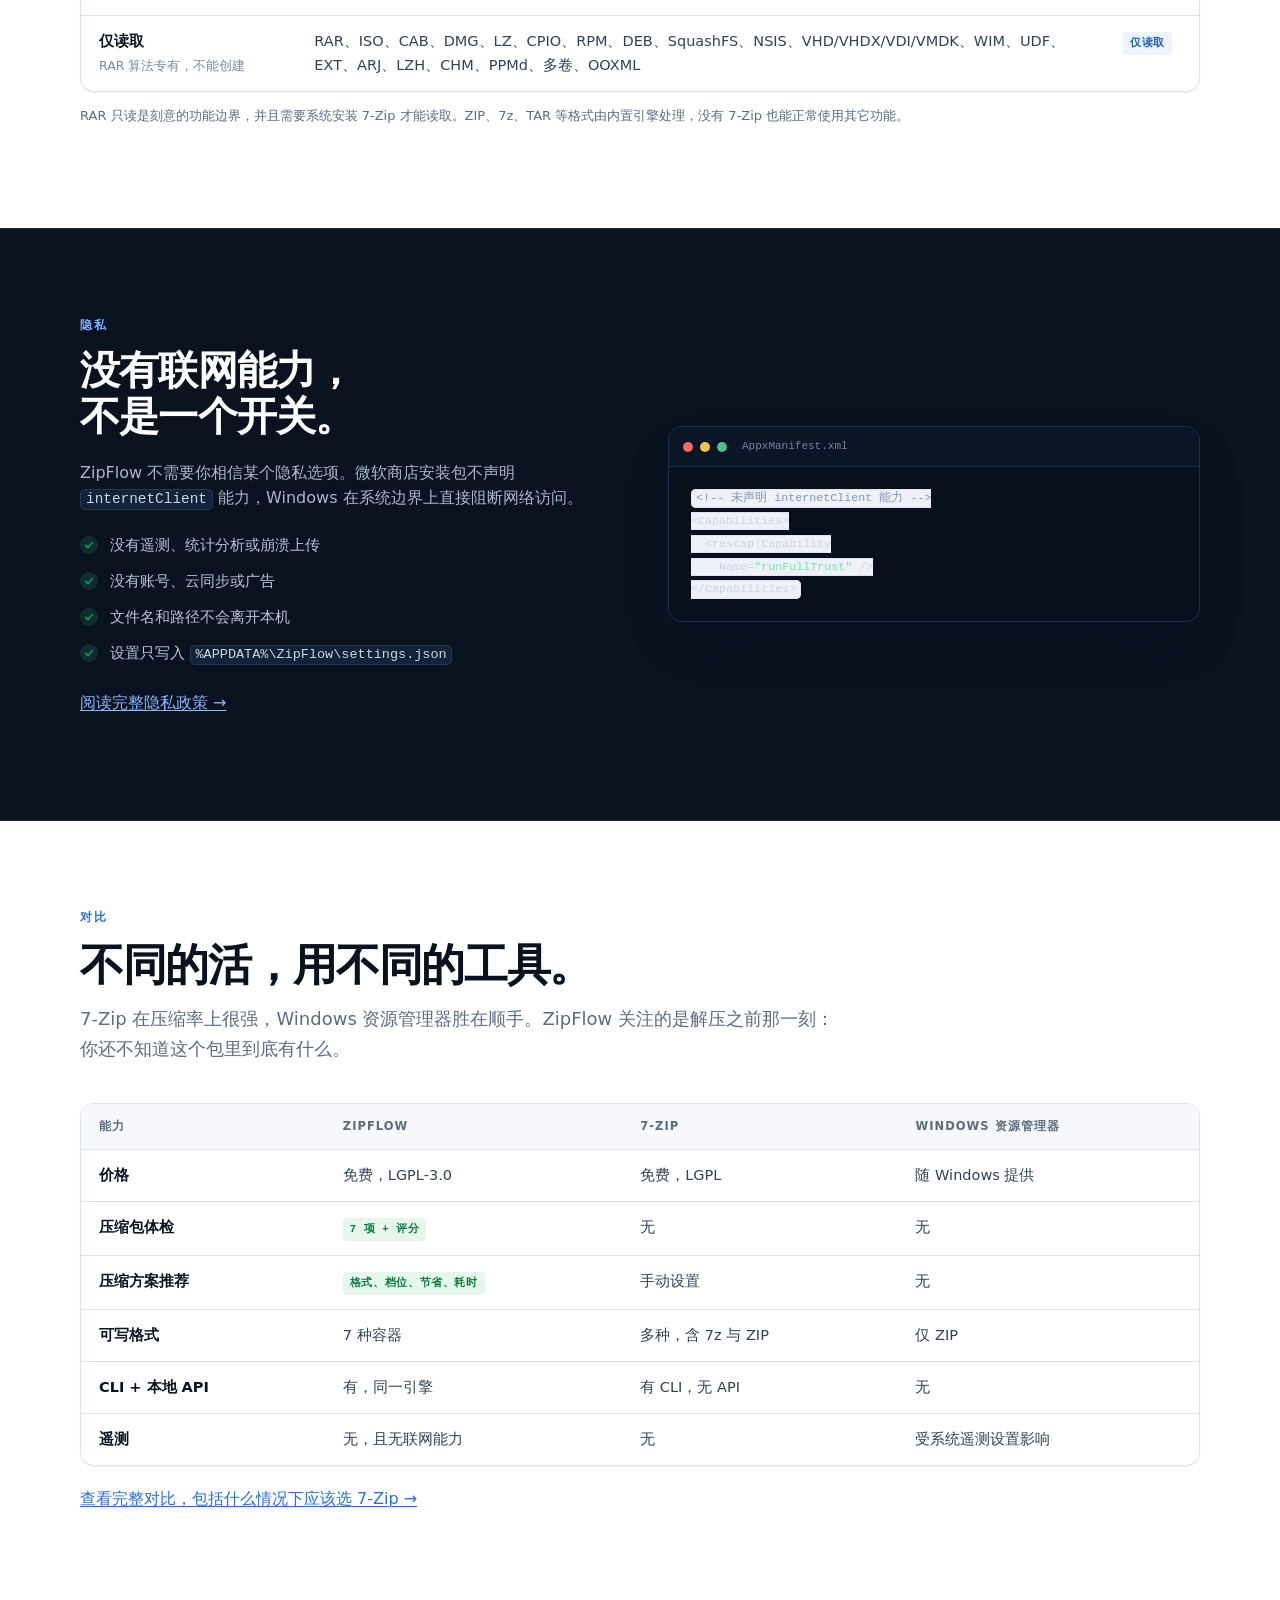
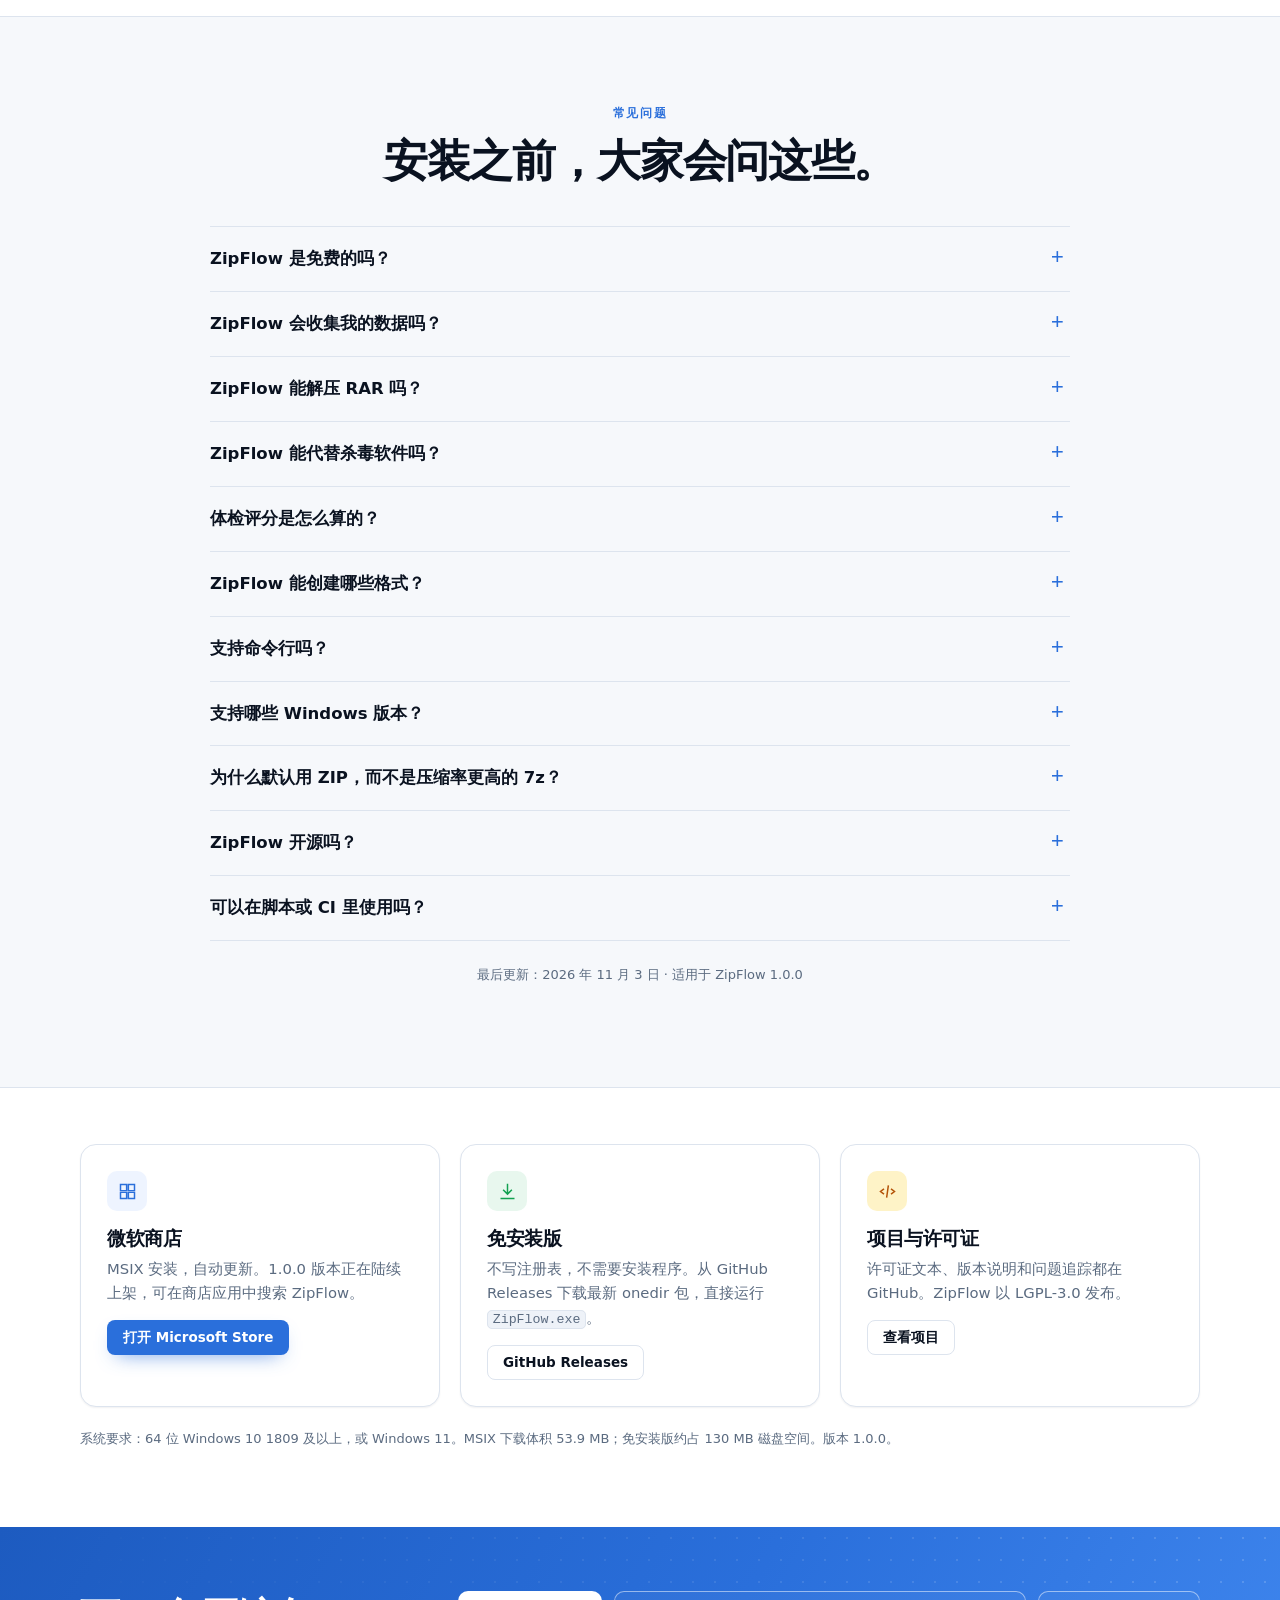
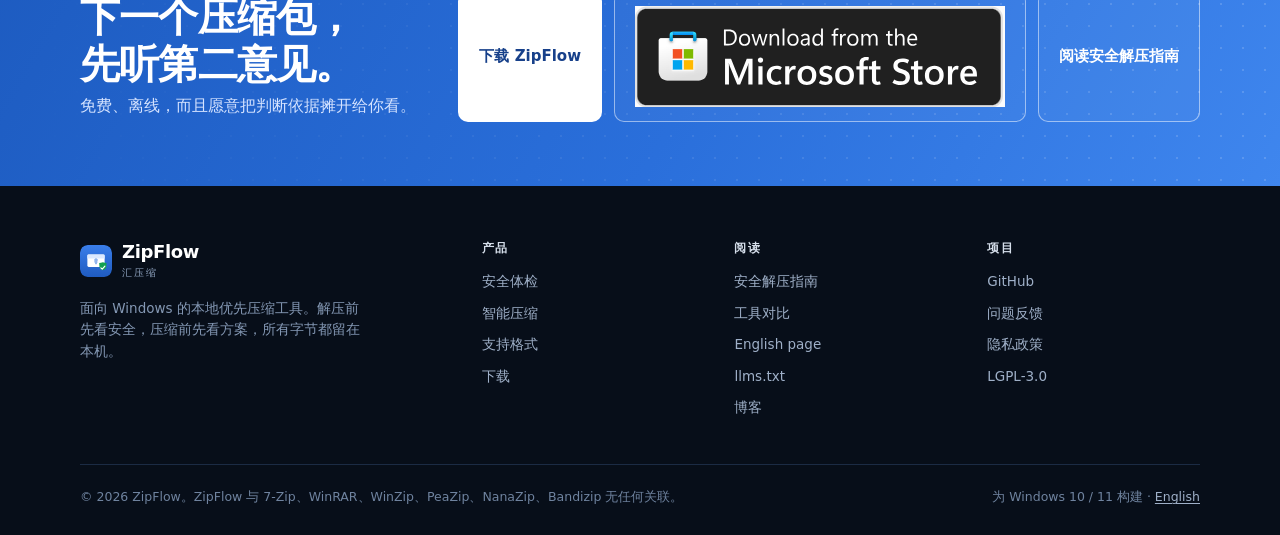
==== commit 76b304ae: "feat: move blog to header nav, create blog.html page, remove inline blog from index.html, fix footer" ====
--- a/zh.html
+++ b/zh.html
@@ -172,6 +172,7 @@
         <li><a href="#cli">命令行 / API</a></li>
         <li><a href="#formats">支持格式</a></li>
         <li><a href="privacy.html">隐私</a></li>
+        <li><a href="blog.html">博客</a></li>
       </ul>
       <a class="lang-switch" href="index.html" hreflang="en" lang="en">EN</a>
       <a class="btn btn-primary btn-sm" href="#download">下载</a>
@@ -719,7 +720,7 @@
           <li><a href="compare.html">工具对比</a></li>
           <li><a href="index.html" hreflang="en" lang="en">English page</a></li>
           <li><a href="llms.txt">llms.txt</a></li>
-          <li><a href="index.html#blog">博客</a></li>
+          <li><a href="blog.html">博客</a></li>
         </ul>
       </div>
       <div class="footer-col">
